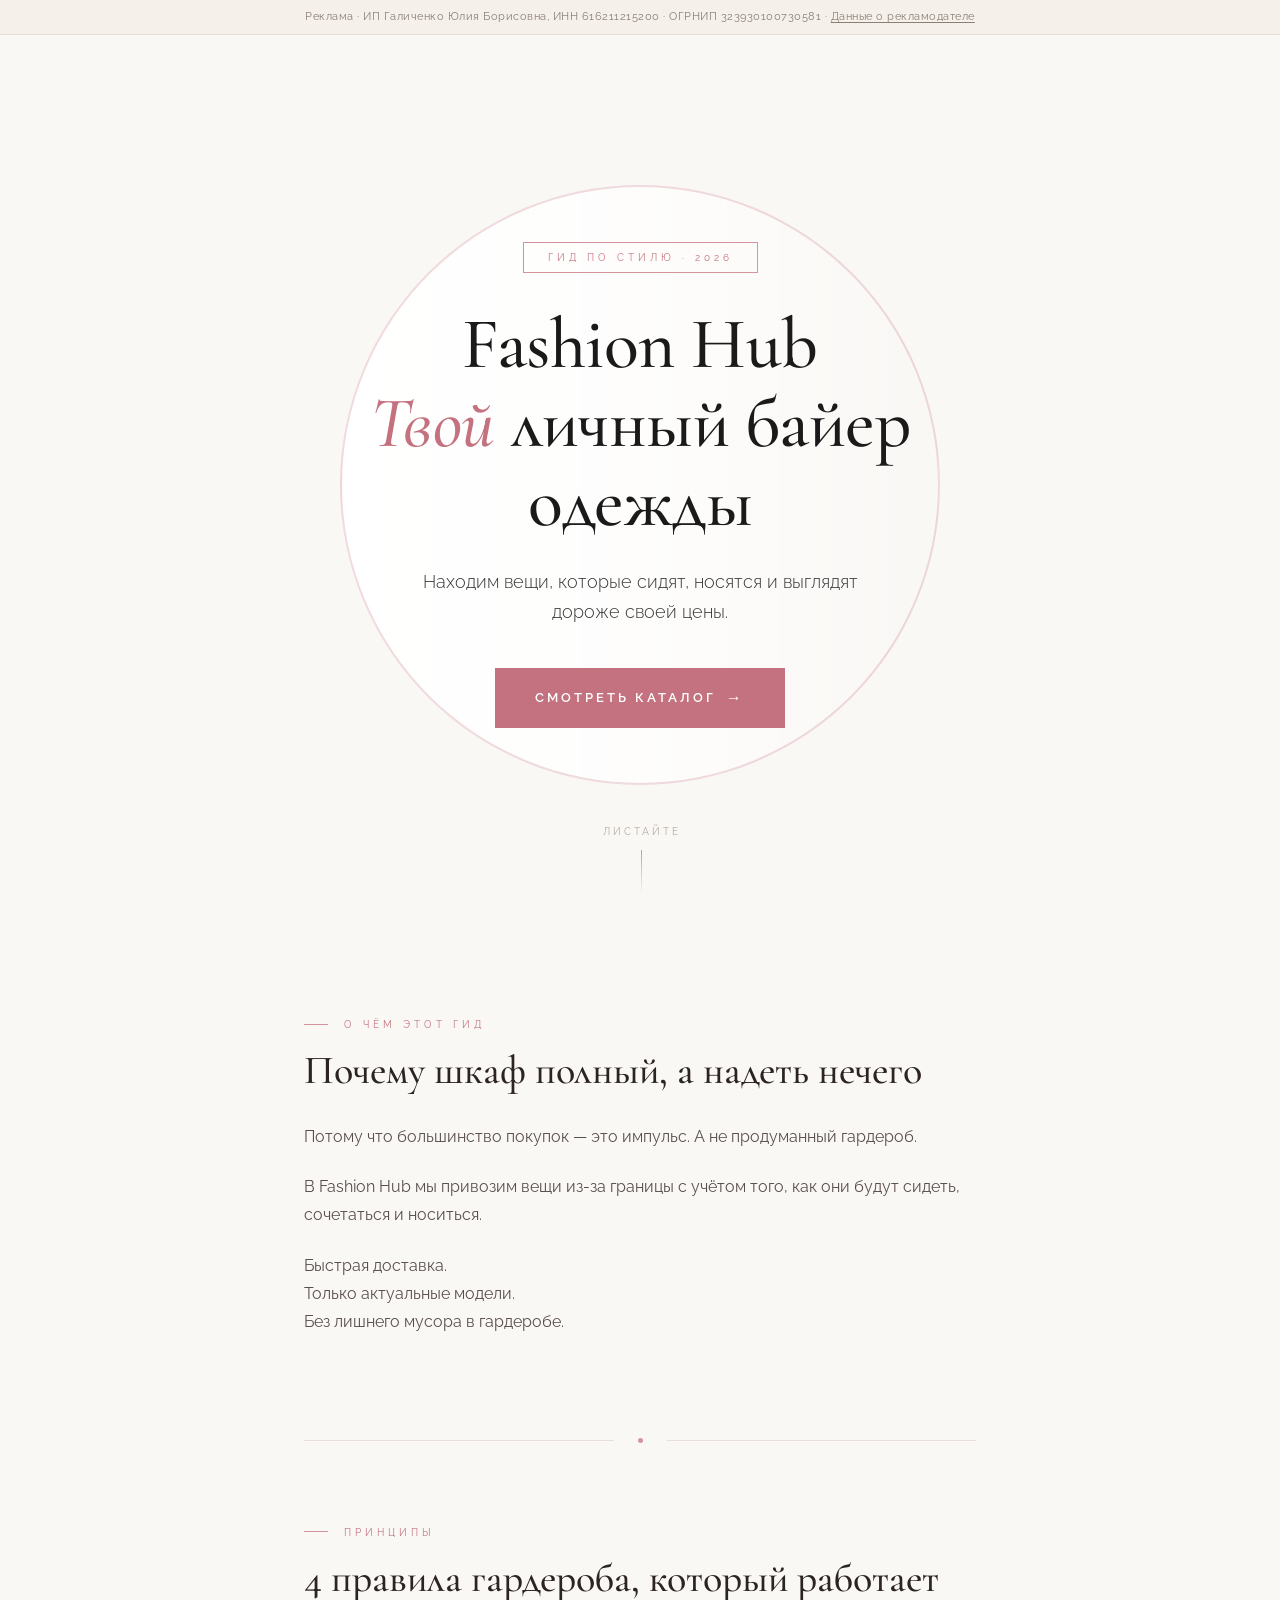
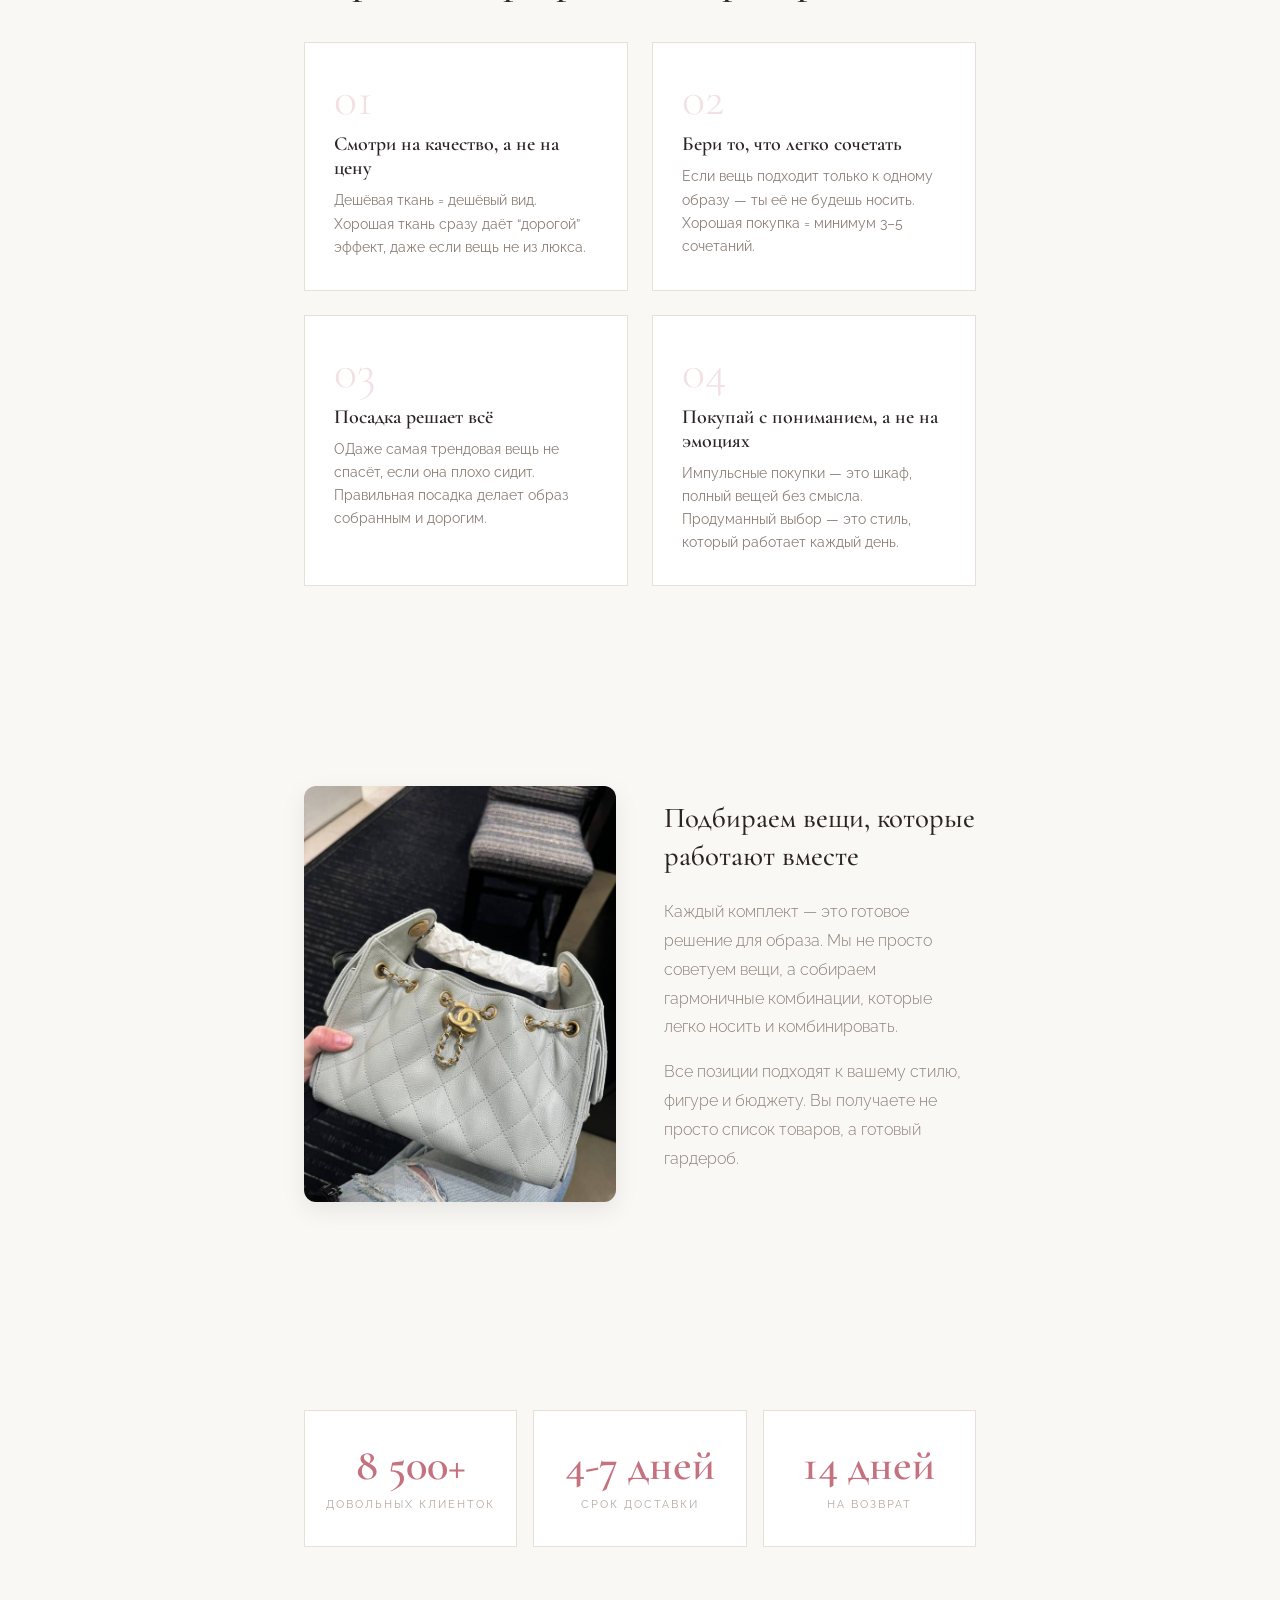
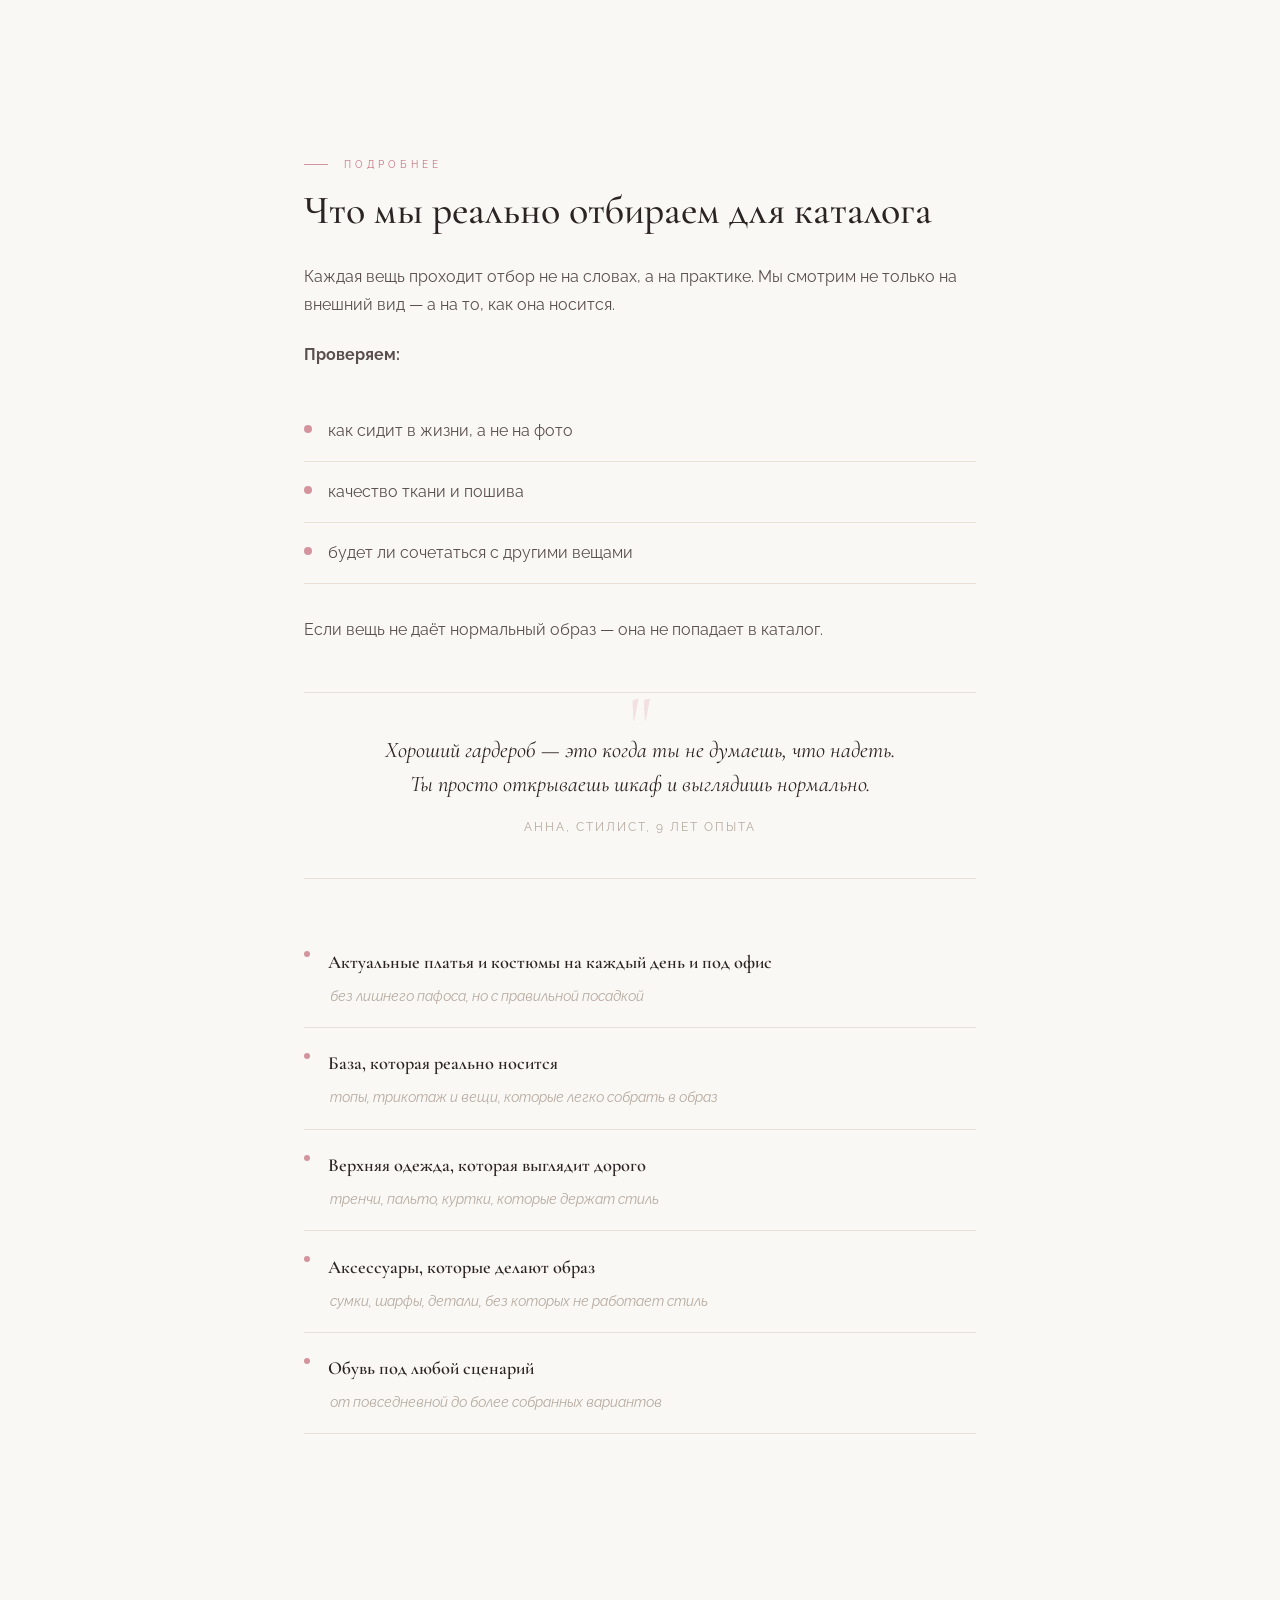
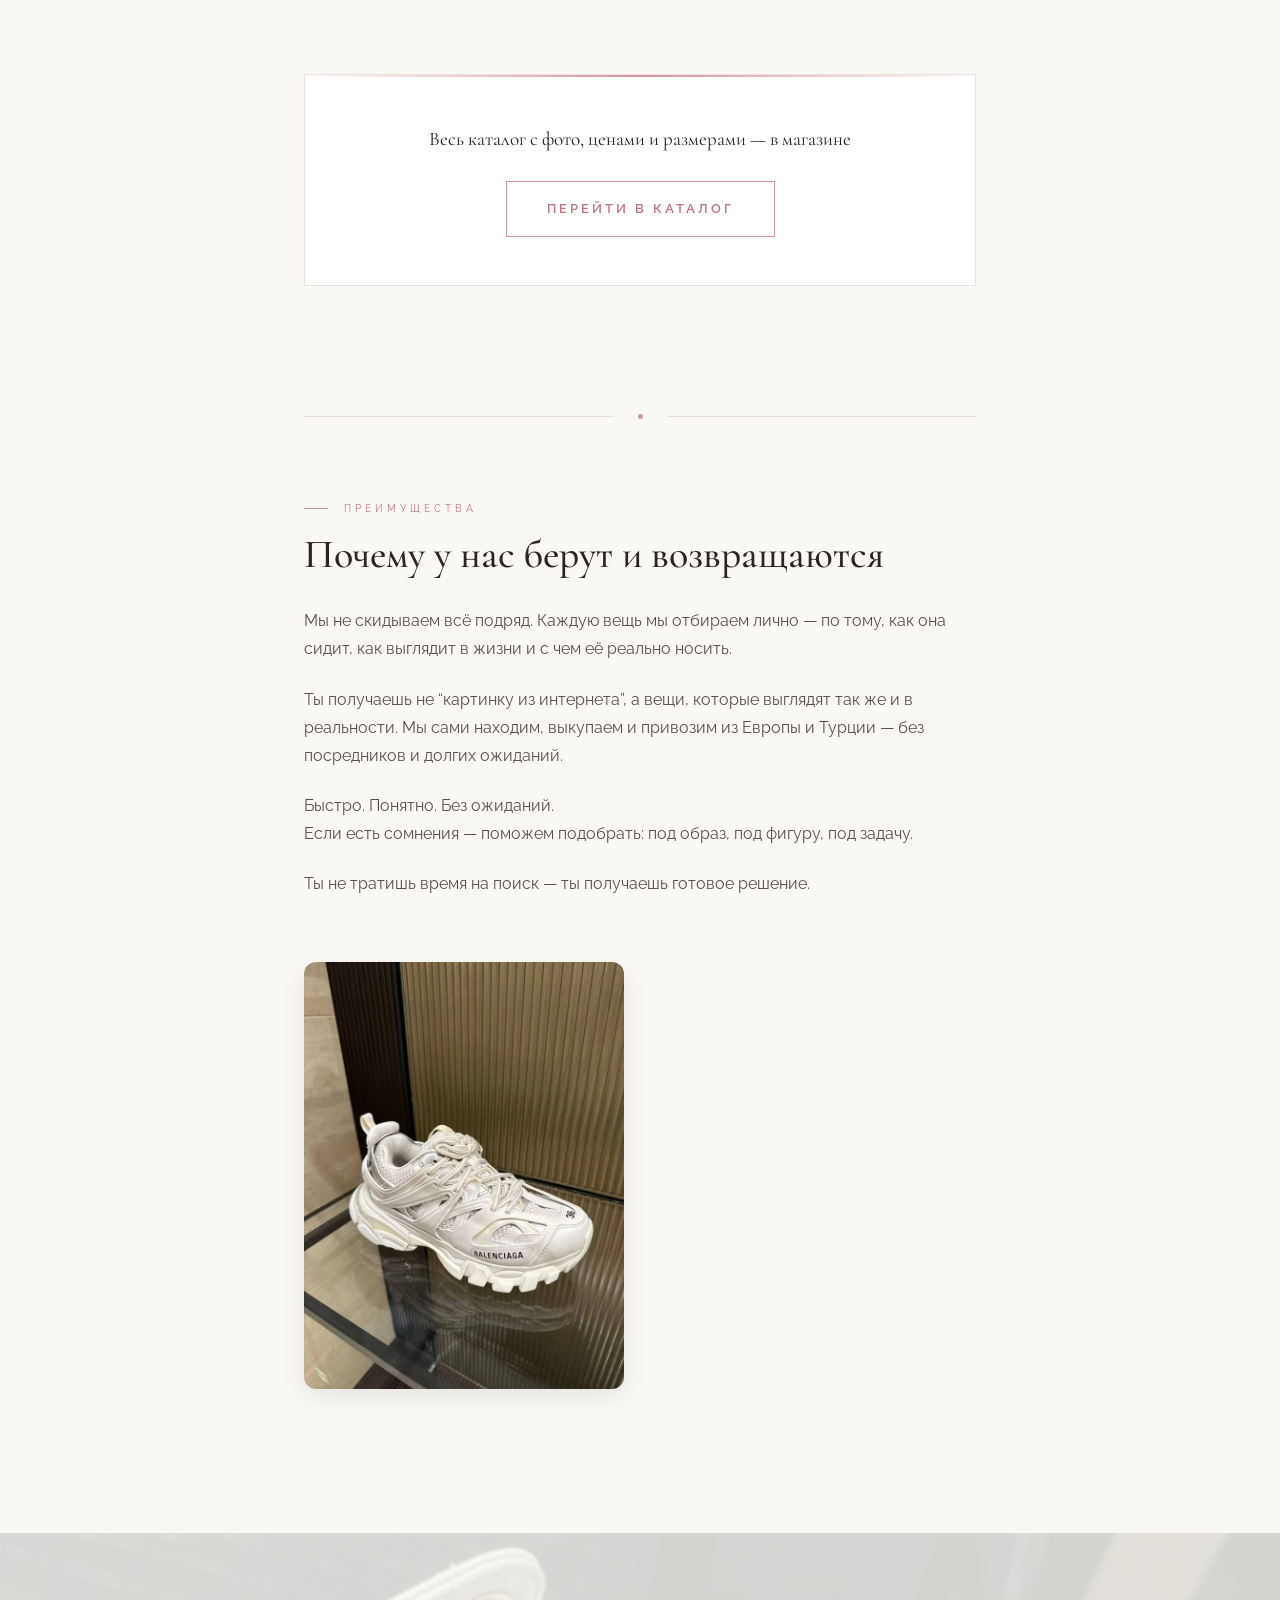
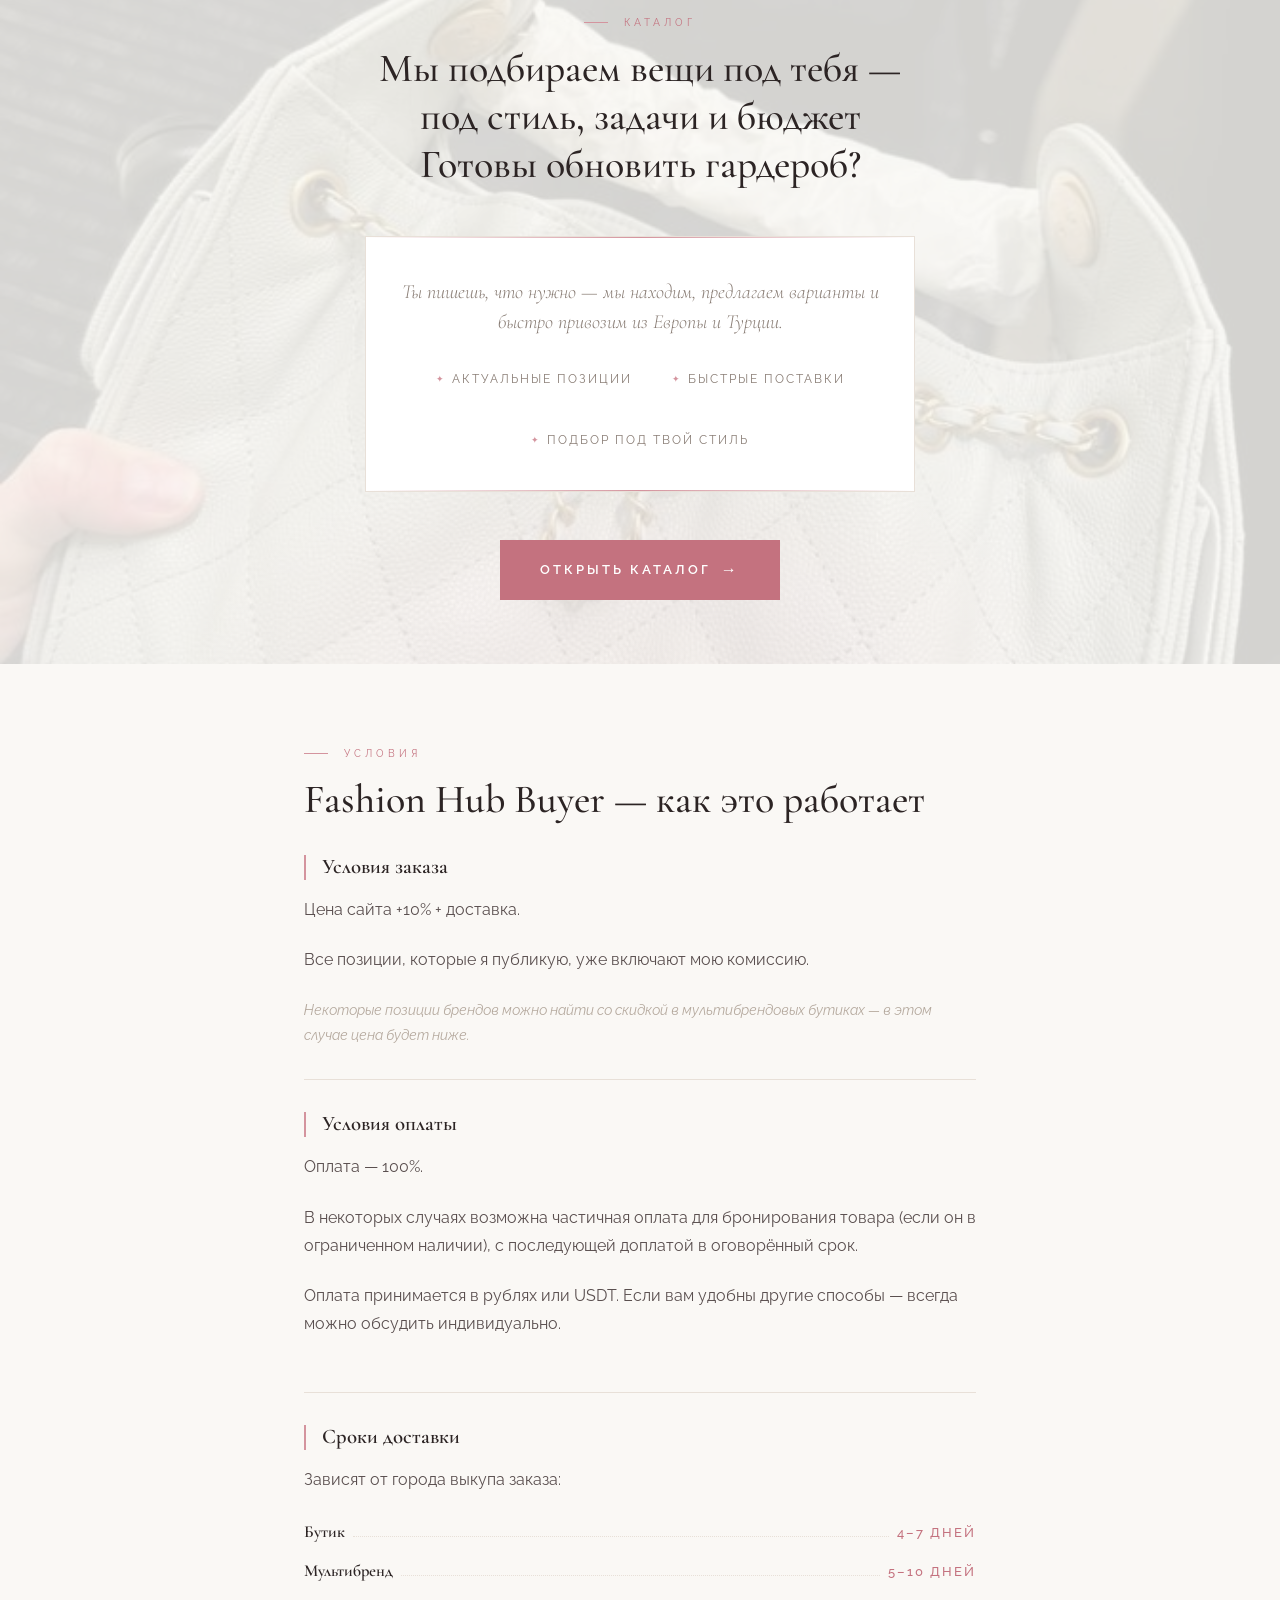
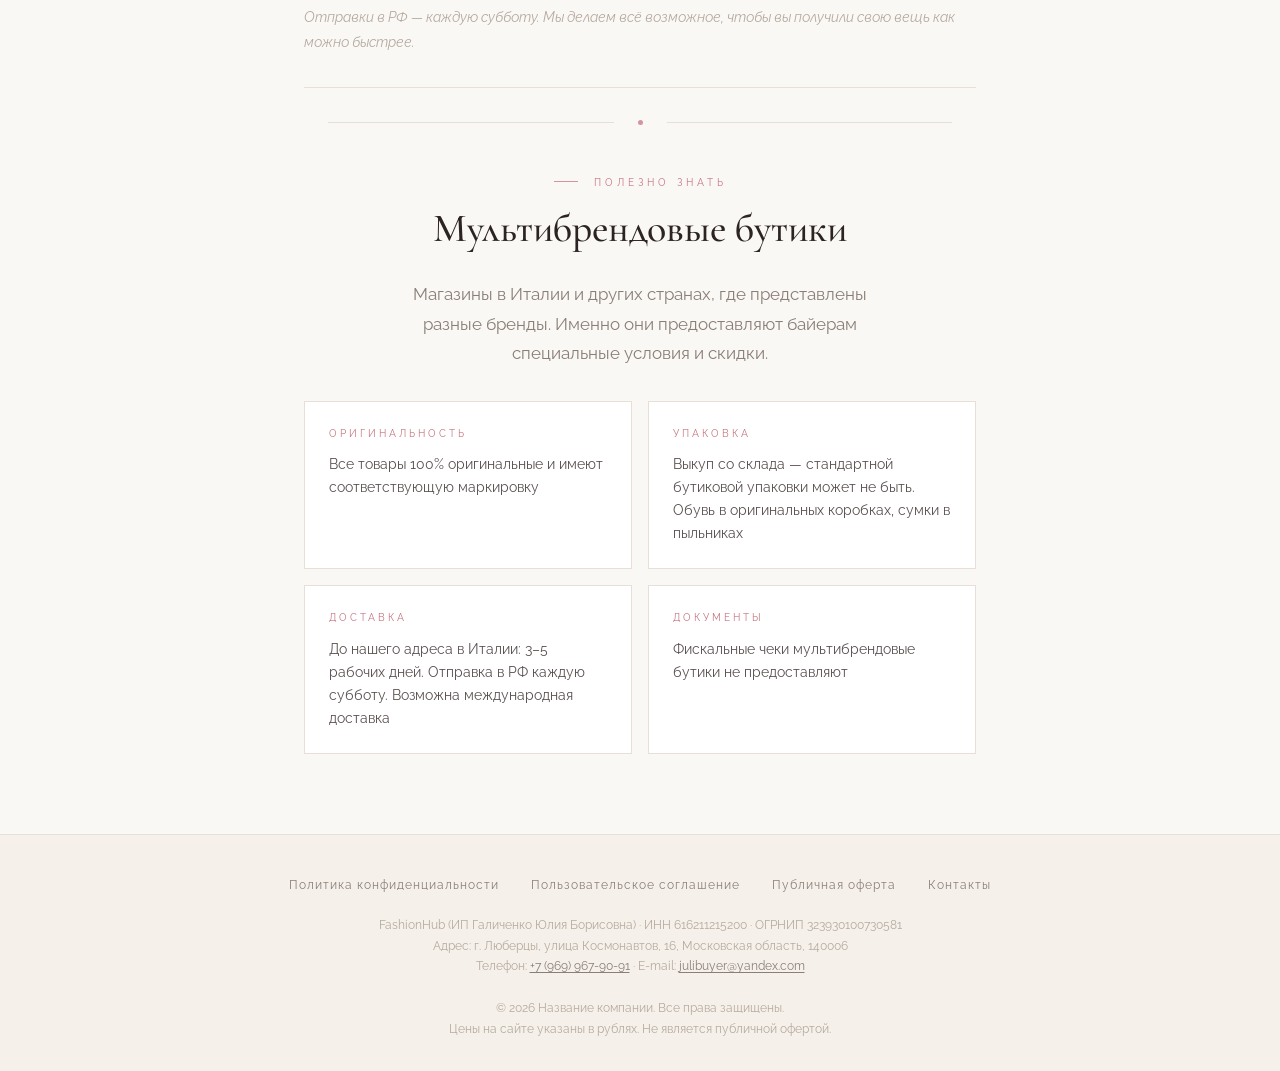
==== index.html @ 52b7e7f8 "Replace first showcase image: 001 → 005" ====
<!doctype html>
<html lang="ru">
  <head>
    <meta charset="UTF-8" />
    <meta name="viewport" content="width=device-width, initial-scale=1.0" />
    <title>Fashion Hub — Женская одежда и аксессуары 2026</title>
    <meta
      name="description"
      content="Разбираем тренды женской одежды 2026: что носить, как сочетать и где купить качественные вещи без переплаты."
    />

    <!-- Яндекс.Метрика — ВСТАВЬТЕ ВАШ ID -->
    <!--
  <script type="text/javascript">
  (function(m,e,t,r,i,k,a){m[i]=m[i]||function(){(m[i].a=m[i].a||[]).push(arguments)};
  m[i].l=1*new Date();
  for(var j=0;j<document.scripts.length;j++){if(document.scripts[j].src===r)return;}
  k=e.createElement(t),a=e.getElementsByTagName(t)[0],k.async=1,k.src=r,a.parentNode.insertBefore(k,a)})
  (window,document,"script","https://mc.yandex.ru/metrika/tag.js","ym");
  ym(XXXXXXXX, "init", {
    clickmap:true,
    trackLinks:true,
    accurateTrackBounce:true,
    webvisor:true
  });
  </script>
  <noscript><div><img src="https://mc.yandex.ru/watch/XXXXXXXX" style="position:absolute;left:-9999px;" alt=""></div></noscript>
  -->

    <!-- Fonts -->
    <link rel="preconnect" href="https://fonts.googleapis.com" />
    <link rel="preconnect" href="https://fonts.gstatic.com" crossorigin />
    <link
      href="https://fonts.googleapis.com/css2?family=Cormorant+Garamond:ital,wght@0,400;0,500;0,600;0,700;1,400;1,500&family=Raleway:wght@300;400;500;600&display=swap"
      rel="stylesheet"
    />

    <!-- Styles -->
    <link rel="stylesheet" href="css/base.css" />
    <link rel="stylesheet" href="css/components.css" />
    <link rel="stylesheet" href="css/layout.css" />
  </head>
  <body>
    <!-- ===== МАРКИРОВКА ПО ФЗ «О РЕКЛАМЕ» ===== -->
    <div class="ad-label">
      Реклама · ИП Галиченко Юлия Борисовна, ИНН 616211215200 · ОГРНИП 323930100730581 ·
      <a href="pages/advertiser.html">Данные о рекламодателе</a>
    </div>

    <!-- ===== HERO ===== -->
    <section class="hero">
      <div class="hero__content">
        <div class="hero__tag">Гид по стилю · 2026</div>
        <h1 class="hero__title">
          Fashion Hub<br /><em>Твой</em> личный байер одежды
        </h1>
        <p class="hero__subtitle">
          Находим вещи, которые сидят, носятся и выглядят дороже своей цены.
        </p>
        <a
          href="https://ВАШ-МАГАЗИН.ru?utm_source=yandex&utm_medium=cpc&utm_campaign=women_preland"
          class="btn btn-primary"
          >Смотреть каталог</a
        >
      </div>
      <div class="hero__scroll"><span>Листайте</span></div>
    </section>

    <!-- ===== INTRO ===== -->
    <section class="section reveal">
      <div class="section-eyebrow">О чём этот гид</div>
      <h2 class="section-heading">Почему шкаф полный, а надеть нечего</h2>
      <p>
        Потому что большинство покупок — это импульс. А не продуманный гардероб.
      </p>
      <p>
        В Fashion Hub мы привозим вещи из-за границы с учётом того, как они
        будут сидеть, сочетаться и носиться.
      </p>
      <p>
        Быстрая доставка.<br />
        Только актуальные модели.<br />
        Без лишнего мусора в гардеробе.
      </p>
    </section>

    <div class="divider"><div class="divider-dot"></div></div>

    <!-- ===== CARDS ===== -->
    <section class="section reveal">
      <div class="section-eyebrow">Принципы</div>
      <h2 class="section-heading">4 правила гардероба, который работает</h2>

      <div class="card-grid">
        <div class="card">
          <div class="card__number">01</div>
          <h3 class="card__title">Смотри на качество, а не на цену</h3>
          <p class="card__text">
            Дешёвая ткань = дешёвый вид.<br />
            Хорошая ткань сразу даёт “дорогой” эффект, даже если вещь не из
            люкса.
          </p>
        </div>
        <div class="card">
          <div class="card__number">02</div>
          <h3 class="card__title">Бери то, что легко сочетать</h3>
          <p class="card__text">
            Если вещь подходит только к одному образу — ты её не будешь носить.
            Хорошая покупка = минимум 3–5 сочетаний.
          </p>
        </div>
        <div class="card">
          <div class="card__number">03</div>
          <h3 class="card__title">Посадка решает всё</h3>
          <p class="card__text">
            OДаже самая трендовая вещь не спасёт, если она плохо сидит.
            Правильная посадка делает образ собранным и дорогим.
          </p>
        </div>
        <div class="card">
          <div class="card__number">04</div>
          <h3 class="card__title">Покупай с пониманием, а не на эмоциях</h3>
          <p class="card__text">
            Импульсные покупки — это шкаф, полный вещей без смысла. Продуманный
            выбор — это стиль, который работает каждый день.
          </p>
        </div>
      </div>
    </section>

    <!-- ===== SHOWCASE 1 ===== -->
    <section class="section reveal showcase">
      <div class="showcase__grid">
        <div class="showcase__image">
          <img src="assets/005.jpg" alt="Fashion Hub примеры" />
        </div>
        <div class="showcase__content">
          <h3>Подбираем вещи, которые работают вместе</h3>
          <p>
            Каждый комплект — это готовое решение для образа. Мы не просто советуем
            вещи, а собираем гармоничные комбинации, которые легко носить и комбинировать.
          </p>
          <p>
            Все позиции подходят к вашему стилю, фигуре и бюджету. Вы получаете не просто
            список товаров, а готовый гардероб.
          </p>
        </div>
      </div>
    </section>

    <!-- ===== STATS ===== -->
    <div class="section reveal">
      <div class="stats-row">
        <div class="stat-card">
          <div class="stat-card__value">8 500+</div>
          <div class="stat-card__label">Довольных клиенток</div>
        </div>
        <div class="stat-card">
          <div class="stat-card__value">4-7 дней</div>
          <div class="stat-card__label">Срок доставки</div>
        </div>
        <div class="stat-card">
          <div class="stat-card__value">14 дней</div>
          <div class="stat-card__label">На возврат</div>
        </div>
      </div>
    </div>

    <!-- ===== DEEP DIVE ===== -->
    <section class="section reveal">
      <div class="section-eyebrow">Подробнее</div>
      <h2 class="section-heading">Что мы реально отбираем для каталога</h2>
      <p>
        Каждая вещь проходит отбор не на словах, а на практике. Мы смотрим не
        только на внешний вид — а на то, как она носится.
      </p>

      <p><b>Проверяем:</b></p>
      <ul class="benefits-list">
        <li>как сидит в жизни, а не на фото</li>
        <li>качество ткани и пошива</li>
        <li>будет ли сочетаться с другими вещами</li>
      </ul>
      <p>Если вещь не даёт нормальный образ — она не попадает в каталог.</p>

      <div class="pull-quote">
        <blockquote>
          Хороший гардероб — это когда ты не думаешь, что надеть. Ты просто
          открываешь шкаф и выглядишь нормально.
        </blockquote>
        <cite>Анна, стилист, 9 лет опыта</cite>
      </div>
      <ul class="catalog-list">
        <li>
          <span class="catalog-list__title"
            >Актуальные платья и костюмы на каждый день и под офис</span
          >
          <span class="catalog-list__sub"
            >без лишнего пафоса, но с правильной посадкой</span
          >
        </li>
        <li>
          <span class="catalog-list__title">База, которая реально носится</span>
          <span class="catalog-list__sub"
            >топы, трикотаж и вещи, которые легко собрать в образ</span
          >
        </li>
        <li>
          <span class="catalog-list__title"
            >Верхняя одежда, которая выглядит дорого</span
          >
          <span class="catalog-list__sub"
            >тренчи, пальто, куртки, которые держат стиль</span
          >
        </li>
        <li>
          <span class="catalog-list__title"
            >Аксессуары, которые делают образ</span
          >
          <span class="catalog-list__sub"
            >сумки, шарфы, детали, без которых не работает стиль</span
          >
        </li>
        <li>
          <span class="catalog-list__title">Обувь под любой сценарий</span>
          <span class="catalog-list__sub"
            >от повседневной до более собранных вариантов</span
          >
        </li>
      </ul>
    </section>

    <!-- ===== MID CTA ===== -->
    <div class="section reveal">
      <div class="mid-cta">
        <p>Весь каталог с фото, ценами и размерами — в магазине</p>
        <a
          href="https://t.me/fashionhub_buyer"
          class="btn btn-outline"
          >Перейти в каталог</a
        >
      </div>
    </div>

    <div class="divider"><div class="divider-dot"></div></div>

    <!-- ===== WHY US ===== -->
    <section class="section reveal">
      <div class="section-eyebrow">Преимущества</div>
      <h2 class="section-heading">Почему у нас берут и возвращаются</h2>
      <p>
        Мы не скидываем всё подряд. Каждую вещь мы отбираем лично — по тому, как
        она сидит, как выглядит в жизни и с чем её реально носить.
      </p>
      <p>
        Ты получаешь не “картинку из интернета”, а вещи, которые выглядят так же
        и в реальности. Мы сами находим, выкупаем и привозим из Европы и Турции
        — без посредников и долгих ожиданий.
      </p>
      <p>
        Быстро. Понятно. Без ожиданий.<br />
        Если есть сомнения — поможем подобрать: под образ, под фигуру, под
        задачу.
      </p>
      <p>Ты не тратишь время на поиск — ты получаешь готовое решение.</p>

      <div class="showcase__divider">
        <div class="showcase__image showcase__image--right">
          <img src="assets/003.jpg" alt="Fashion Hub примеры стиля" />
        </div>
      </div>
    </section>

    <!-- ===== FINAL CTA ===== -->
    <section class="final-cta reveal">
      <div class="final-cta__bg">
        <img src="assets/005.jpg" alt="Fashion Hub" />
      </div>
      <div class="final-cta__inner">
        <div class="section-eyebrow section-eyebrow--center">Каталог</div>
        <h2 class="section-heading">
          Мы подбираем вещи под тебя — под стиль, задачи и бюджет Готовы
          обновить гардероб?
        </h2>
        <div class="how-it-works">
          <p class="how-it-works__lead">
            Ты пишешь, что нужно — мы находим, предлагаем варианты и быстро
            привозим из Европы и Турции.
          </p>
          <div class="how-it-works__grid">
            <div class="how-it-works__item">
              <span class="how-it-works__icon">✦</span>
              <span class="how-it-works__text">Актуальные позиции</span>
            </div>
            <div class="how-it-works__item">
              <span class="how-it-works__icon">✦</span>
              <span class="how-it-works__text">Быстрые поставки</span>
            </div>
            <div class="how-it-works__item">
              <span class="how-it-works__icon">✦</span>
              <span class="how-it-works__text">Подбор под твой стиль</span>
            </div>
          </div>
        </div>
        <a
          href="https://t.me/fashionhub_buyer"
          class="btn btn-primary"
          >Открыть каталог</a
        >
      </div>
    </section>

    <section class="section reveal">
      <div class="section-eyebrow">Условия</div>
      <h2 class="section-heading">Fashion Hub Buyer — как это работает</h2>

      <div class="terms-block">
        <div class="terms-block__item">
          <h3 class="terms-block__title">Условия заказа</h3>
          <p>Цена сайта +10% + доставка.</p>
          <p>Все позиции, которые я публикую, уже включают мою комиссию.</p>
          <p class="terms-block__note">
            Некоторые позиции брендов можно найти со скидкой в мультибрендовых
            бутиках — в этом случае цена будет ниже.
          </p>
        </div>

        <div class="terms-block__item">
          <h3 class="terms-block__title">Условия оплаты</h3>
          <p>Оплата — 100%.</p>
          <p>
            В некоторых случаях возможна частичная оплата для бронирования
            товара (если он в ограниченном наличии), с последующей доплатой в
            оговорённый срок.
          </p>
          <p>
            Оплата принимается в рублях или USDT. Если вам удобны другие способы
            — всегда можно обсудить индивидуально.
          </p>
        </div>

        <!-- <div class="terms-block__item">
          <h3 class="terms-block__title">Почему нет обмена и возврата</h3>
          <ul class="terms-block__list">
            <li>
              Вещь выкупается под вас, с учётом ваших параметров и пожеланий
            </li>
            <li>
              Я выступаю посредником между клиентом и магазином, решая вопрос
              выкупа и доставки
            </li>
          </ul>
          <p class="terms-block__note">
            Если вещь была в наличии и выкуплена за мой счёт, под мою
            ответственность, и вам что-то не подошло при получении — обмен или
            возврат возможен.
          </p>
        </div> -->

        <div class="terms-block__item">
          <h3 class="terms-block__title">Сроки доставки</h3>
          <p>Зависят от города выкупа заказа:</p>
          <div class="terms-block__delivery">
            <div class="terms-block__delivery-row">
              <span class="terms-block__delivery-label">Бутик</span>
              <span class="terms-block__delivery-line"></span>
              <span class="terms-block__delivery-value">4–7 дней</span>
            </div>
            <div class="terms-block__delivery-row">
              <span class="terms-block__delivery-label">Мультибренд</span>
              <span class="terms-block__delivery-line"></span>
              <span class="terms-block__delivery-value">5–10 дней</span>
            </div>
          </div>
          <p class="terms-block__note">
            Отправки в РФ — каждую субботу. Мы делаем всё возможное, чтобы вы
            получили свою вещь как можно быстрее.
          </p>
        </div>
      </div>

      <div class="divider"><div class="divider-dot"></div></div>

      <div class="multi-info">
        <div class="multi-info__header">
          <div class="section-eyebrow section-eyebrow--center">
            Полезно знать
          </div>
          <h3 class="section-heading text-center">Мультибрендовые бутики</h3>
          <p class="multi-info__lead">
            Магазины в Италии и других странах, где представлены разные бренды.
            Именно они предоставляют байерам специальные условия и скидки.
          </p>
        </div>

        <div class="multi-info__grid">
          <div class="multi-info__card">
            <span class="multi-info__card-label">Оригинальность</span>
            <p>
              Все товары 100% оригинальные и имеют соответствующую маркировку
            </p>
          </div>
          <div class="multi-info__card">
            <span class="multi-info__card-label">Упаковка</span>
            <p>
              Выкуп со склада — стандартной бутиковой упаковки может не быть.
              Обувь в оригинальных коробках, сумки в пыльниках
            </p>
          </div>
          <div class="multi-info__card">
            <span class="multi-info__card-label">Доставка</span>
            <p>
              До нашего адреса в Италии: 3–5 рабочих дней. Отправка в РФ каждую
              субботу. Возможна международная доставка
            </p>
          </div>
          <div class="multi-info__card">
            <span class="multi-info__card-label">Документы</span>
            <p>Фискальные чеки мультибрендовые бутики не предоставляют</p>
          </div>
        </div>
      </div>
    </section>

    <!-- ===== FOOTER ===== -->
    <footer class="footer">
      <nav class="footer__nav">
        <a href="pages/privacy.html">Политика конфиденциальности</a>
        <a href="pages/terms.html">Пользовательское соглашение</a>
        <a href="pages/oferta.html">Публичная оферта</a>
        <a href="pages/contacts.html">Контакты</a>
      </nav>
      <div class="footer__info">
        FashionHub (ИП Галиченко Юлия Борисовна) · ИНН 616211215200 · ОГРНИП 323930100730581<br />
        Адрес: г. Люберцы, улица Космонавтов, 16, Московская область, 140006 <br />
        Телефон: <a href="tel:+79699679091">+7 (969) 967-90-91</a> · E-mail:
        <a href="mailto:julibuyer@yandex.com">julibuyer@yandex.com</a><br /><br />
        © 2026 Название компании. Все права защищены.<br />
        Цены на сайте указаны в рублях. Не является публичной офертой.
      </div>
    </footer>

    <script src="js/main.js"></script>
  </body>
</html>
---- css/base.css ----
/* ============================================
   BASE.CSS — Reset, Variables, Typography, Shared
   ============================================ */

/* --- Reset --- */
*, *::before, *::after { margin: 0; padding: 0; box-sizing: border-box; }

/* --- CSS Variables (Theme) --- */
:root {
  /* Background */
  --bg:          #faf8f5;
  --bg-warm:     #f5f0ea;
  --bg-card:     #ffffff;

  /* Accent */
  --rose:        #c4727f;
  --rose-soft:   #d4949e;
  --rose-deep:   #a85565;
  --blush:       #f2e0e3;
  --cream:       #f7f1ec;

  /* Neutral */
  --taupe:       #8a7e76;
  --taupe-light: #b5a99e;

  /* Text */
  --text-dark:   #2c2424;
  --text-body:   #5a4f4f;
  --text-light:  #8a7e76;

  /* Gold */
  --gold:        #c4a86b;
  --gold-soft:   #d4be8e;

  /* Border */
  --border:      #e8e0d8;

  /* Spacing */
  --section-pad-y: 5rem;
  --section-pad-x: 1.5rem;
  --max-width:     720px;
}

/* --- Base --- */
html { scroll-behavior: smooth; }

body {
  font-family: 'Raleway', sans-serif;
  background: var(--bg);
  color: var(--text-body);
  line-height: 1.75;
  overflow-x: hidden;
  -webkit-font-smoothing: antialiased;
}

img { max-width: 100%; height: auto; display: block; }

a { color: var(--rose); text-decoration: none; transition: color 0.3s ease; }
a:hover { color: var(--rose-deep); }

p {
  color: var(--text-body);
  margin-bottom: 1.4rem;
  font-size: 1rem;
  font-weight: 400;
}

/* --- Typography --- */
h1, h2, h3, h4 {
  font-family: 'Cormorant Garamond', serif;
  color: var(--text-dark);
  line-height: 1.2;
}

/* --- Utility --- */
.container {
  max-width: var(--max-width);
  margin: 0 auto;
  padding: 0 var(--section-pad-x);
}

.text-center { text-align: center; }

/* --- Section Base --- */
.section {
  padding: var(--section-pad-y) var(--section-pad-x);
  max-width: var(--max-width);
  margin: 0 auto;
}

.section-eyebrow {
  font-family: 'Raleway', sans-serif;
  font-size: 0.65rem;
  letter-spacing: 4px;
  text-transform: uppercase;
  color: var(--rose);
  margin-bottom: 0.8rem;
  display: flex;
  align-items: center;
  gap: 1rem;
}

.section-eyebrow::before {
  content: '';
  width: 24px;
  height: 1px;
  background: var(--rose-soft);
}

.section-eyebrow--center {
  justify-content: center;
}

.section-heading {
  font-size: clamp(1.8rem, 4vw, 2.5rem);
  font-weight: 500;
  margin-bottom: 1.8rem;
}

/* --- Divider --- */
.divider {
  display: flex;
  align-items: center;
  gap: 1.5rem;
  max-width: var(--max-width);
  margin: 0 auto;
  padding: 0 var(--section-pad-x);
}

.divider::before,
.divider::after {
  content: '';
  flex: 1;
  height: 1px;
  background: var(--border);
}

.divider-dot {
  width: 5px;
  height: 5px;
  background: var(--rose-soft);
  border-radius: 50%;
}

/* --- Reveal Animation --- */
.reveal {
  opacity: 0;
  transform: translateY(20px);
  transition: opacity 0.7s ease, transform 0.7s ease;
}

.reveal.visible {
  opacity: 1;
  transform: translateY(0);
}

/* --- Mobile --- */
@media (max-width: 600px) {
  :root {
    --section-pad-y: 3.5rem;
    --section-pad-x: 1.2rem;
  }
}
---- css/components.css ----
/* ============================================
   COMPONENTS.CSS — Reusable UI Components
   ============================================ */

/* --- Ad Label (ФЗ «О рекламе») --- */
.ad-label {
  background: var(--bg-warm);
  padding: 0.5rem 1.5rem;
  font-size: 0.7rem;
  color: var(--text-light);
  text-align: center;
  letter-spacing: 0.5px;
  border-bottom: 1px solid var(--border);
  line-height: 1.6;
}

.ad-label a {
  color: var(--taupe);
  text-decoration: underline;
  text-underline-offset: 2px;
}

/* --- Buttons --- */
.btn {
  display: inline-flex;
  align-items: center;
  gap: 0.6rem;
  font-family: "Raleway", sans-serif;
  font-size: 0.8rem;
  font-weight: 600;
  letter-spacing: 3px;
  text-transform: uppercase;
  text-decoration: none;
  padding: 1rem 2.5rem;
  border: none;
  cursor: pointer;
  transition: all 0.35s ease;
  position: relative;
}

.btn-primary {
  background: var(--rose);
  color: #fff;
}

.btn-primary:hover {
  background: var(--rose-deep);
  color: #fff;
  transform: translateY(-2px);
  box-shadow: 0 8px 25px rgba(196, 114, 127, 0.25);
}

.btn-primary::after {
  content: "→";
  font-size: 1rem;
  transition: transform 0.3s ease;
}

.btn-primary:hover::after {
  transform: translateX(4px);
}

.btn-outline {
  background: transparent;
  border: 1px solid var(--rose-soft);
  color: var(--rose);
}

.btn-outline:hover {
  background: var(--blush);
  border-color: var(--rose);
  color: var(--rose-deep);
}

/* --- Trend / Feature Cards --- */
.card-grid {
  display: grid;
  grid-template-columns: 1fr 1fr;
  gap: 1.5rem;
  margin: 2.5rem 0;
}

.card {
  background: var(--bg-card);
  border: 1px solid var(--border);
  padding: 2rem 1.8rem;
  position: relative;
  transition: all 0.4s ease;
}

.card:hover {
  border-color: var(--rose-soft);
  transform: translateY(-3px);
  box-shadow: 0 12px 40px rgba(196, 114, 127, 0.08);
}

.card__number {
  font-family: "Cormorant Garamond", serif;
  font-size: 3rem;
  font-weight: 300;
  color: var(--blush);
  line-height: 1;
  margin-bottom: 0.6rem;
}

.card__title {
  font-family: "Cormorant Garamond", serif;
  font-size: 1.25rem;
  font-weight: 600;
  color: var(--text-dark);
  margin-bottom: 0.5rem;
}

.card__text {
  font-size: 0.9rem;
  color: var(--text-light);
  margin-bottom: 0;
  line-height: 1.6;
}

/* --- Stats Row --- */
.stats-row {
  display: grid;
  grid-template-columns: repeat(3, 1fr);
  gap: 1rem;
  margin: 3rem 0;
}

.stat-card {
  background: var(--bg-card);
  border: 1px solid var(--border);
  padding: 2rem 1rem;
  text-align: center;
  transition: border-color 0.3s ease;
}

.stat-card:hover {
  border-color: var(--rose-soft);
}

.stat-card__value {
  font-family: "Cormorant Garamond", serif;
  font-size: clamp(2rem, 4vw, 2.8rem);
  font-weight: 600;
  color: var(--rose);
  line-height: 1;
  margin-bottom: 0.4rem;
}

.stat-card__label {
  font-size: 0.7rem;
  letter-spacing: 2px;
  text-transform: uppercase;
  color: var(--taupe-light);
}

/* --- Pull Quote --- */
.pull-quote {
  position: relative;
  padding: 2.5rem 0;
  margin: 3rem 0;
  text-align: center;
  border-top: 1px solid var(--border);
  border-bottom: 1px solid var(--border);
}

.pull-quote::before {
  content: '"';
  font-family: "Cormorant Garamond", serif;
  font-size: 5rem;
  color: var(--blush);
  position: absolute;
  top: -0.5rem;
  left: 50%;
  transform: translateX(-50%);
  line-height: 1;
}

.pull-quote blockquote {
  font-family: "Cormorant Garamond", serif;
  font-size: 1.4rem;
  font-style: italic;
  color: var(--text-dark);
  max-width: 520px;
  margin: 0 auto;
  line-height: 1.5;
}

.pull-quote cite {
  display: block;
  margin-top: 1rem;
  font-family: "Raleway", sans-serif;
  font-size: 0.75rem;
  font-style: normal;
  letter-spacing: 2px;
  text-transform: uppercase;
  color: var(--taupe-light);
}

/* --- Benefits List --- */
.benefits-list {
  list-style: none;
  margin: 2rem 0;
}

.benefits-list li {
  padding: 1rem 0;
  border-bottom: 1px solid var(--border);
  display: flex;
  align-items: flex-start;
  gap: 1rem;
  font-size: 1rem;
  color: var(--text-body);
}

.benefits-list li::before {
  content: "";
  flex-shrink: 0;
  width: 8px;
  height: 8px;
  background: var(--rose-soft);
  border-radius: 50%;
  margin-top: 8px;
}

/* --- Mid CTA Block --- */
.mid-cta {
  text-align: center;
  padding: 3rem 2rem;
  margin: 3rem 0;
  background: var(--bg-card);
  border: 1px solid var(--border);
  position: relative;
  overflow: hidden;
}

.mid-cta::before {
  content: "";
  position: absolute;
  top: 0;
  left: 0;
  right: 0;
  height: 2px;
  background: linear-gradient(
    90deg,
    transparent,
    var(--rose-soft),
    transparent
  );
}

.mid-cta p {
  font-family: "Cormorant Garamond", serif;
  font-size: 1.2rem;
  color: var(--text-dark);
  margin-bottom: 1.5rem;
}

/* --- Trust Bar --- */
.trust-bar {
  max-width: var(--max-width);
  margin: 0 auto;
  padding: 2.5rem var(--section-pad-x);
  display: flex;
  justify-content: center;
  gap: 3rem;
  flex-wrap: wrap;
}

.trust-item {
  display: flex;
  align-items: center;
  gap: 0.5rem;
  font-size: 0.75rem;
  letter-spacing: 1px;
  text-transform: uppercase;
  color: var(--taupe-light);
}

.trust-item::before {
  content: "✦";
  color: var(--gold-soft);
  font-size: 0.6rem;
}

/* --- Catalog List --- */
.catalog-list {
  list-style: none;
  margin: 2rem 0;
}

.catalog-list li {
  padding: 1.2rem 0;
  border-bottom: 1px solid var(--border);
  display: flex;
  flex-direction: column;
  gap: 0.3rem;
  padding-left: 1.5rem;
  position: relative;
}

.catalog-list li::before {
  content: "";
  position: absolute;
  left: 0;
  top: 1.55rem;
  width: 6px;
  height: 6px;
  background: var(--rose-soft);
  border-radius: 50%;
}

.catalog-list__title {
  font-family: "Cormorant Garamond", serif;
  font-size: 1.15rem;
  font-weight: 600;
  color: var(--text-dark);
}

.catalog-list__sub {
  font-size: 0.9rem;
  color: var(--taupe-light);
  font-style: italic;
  padding-left: 0.1rem;
}

/* --- How It Works --- */
.how-it-works {
  margin: 3rem 0;
  padding: 2.5rem 2rem;
  background: var(--bg-card);
  border: 1px solid var(--border);
  text-align: center;
  position: relative;
  overflow: hidden;
}

.how-it-works::before,
.how-it-works::after {
  content: "";
  position: absolute;
  left: 0;
  right: 0;
  height: 1px;
  background: linear-gradient(
    90deg,
    transparent,
    var(--rose-soft),
    transparent
  );
}

.how-it-works::before {
  top: 0;
}
.how-it-works::after {
  bottom: 0;
}

.how-it-works__lead {
  font-family: "Cormorant Garamond", serif;
  font-size: 1.25rem;
  font-style: italic;
  color: var(--text-dark);
  max-width: 480px;
  margin: 0 auto 2rem;
  line-height: 1.5;
}

.how-it-works__grid {
  display: flex;
  justify-content: center;
  gap: 2.5rem;
  flex-wrap: wrap;
}

.how-it-works__item {
  display: flex;
  align-items: center;
  gap: 0.5rem;
}

.how-it-works__icon {
  color: var(--rose-soft);
  font-size: 0.55rem;
}

.how-it-works__text {
  font-size: 0.75rem;
  letter-spacing: 2px;
  text-transform: uppercase;
  color: var(--taupe);
}

@media (max-width: 600px) {
  .how-it-works__grid {
    flex-direction: column;
    align-items: center;
    gap: 1rem;
  }
  .how-it-works {
    padding: 2rem 1.5rem;
  }
}

/* --- Terms Block --- */
.terms-block {
  margin: 2rem 0;
}

.terms-block__item {
  padding: 2rem 0;
  border-bottom: 1px solid var(--border);
}

.terms-block__item:first-child {
  padding-top: 0;
}

.terms-block__title {
  font-family: "Cormorant Garamond", serif;
  font-size: 1.3rem;
  font-weight: 600;
  color: var(--text-dark);
  margin-bottom: 1rem;
  padding-left: 1rem;
  border-left: 2px solid var(--rose-soft);
}

.terms-block__list {
  list-style: none;
  margin: 0.5rem 0 1rem;
}

.terms-block__list li {
  padding: 0.5rem 0;
  padding-left: 1.2rem;
  position: relative;
  font-size: 1rem;
  color: var(--text-body);
}

.terms-block__list li::before {
  content: "";
  position: absolute;
  left: 0;
  top: 0.85rem;
  width: 5px;
  height: 5px;
  background: var(--rose-soft);
  border-radius: 50%;
}

.terms-block__note {
  font-size: 0.9rem;
  font-style: italic;
  color: var(--taupe-light);
  margin-bottom: 0;
}

/* Delivery rows */
.terms-block__delivery {
  margin: 1rem 0 1.2rem;
  display: flex;
  flex-direction: column;
  gap: 0.6rem;
}

.terms-block__delivery-row {
  display: flex;
  align-items: baseline;
  gap: 0.5rem;
}

.terms-block__delivery-label {
  font-family: "Cormorant Garamond", serif;
  font-size: 1.05rem;
  font-weight: 600;
  color: var(--text-dark);
  white-space: nowrap;
}

.terms-block__delivery-line {
  flex: 1;
  border-bottom: 1px dotted var(--border);
  min-width: 30px;
  margin-bottom: 4px;
}

.terms-block__delivery-value {
  font-size: 0.8rem;
  letter-spacing: 2px;
  text-transform: uppercase;
  color: var(--rose);
  white-space: nowrap;
  font-weight: 500;
}

/* --- Multi-brand Info --- */
.multi-info {
  margin-top: 3rem;
}

.multi-info__lead {
  text-align: center;
  font-size: 1.05rem;
  color: var(--text-light);
  max-width: 500px;
  margin: 0 auto 2rem;
}

.multi-info__grid {
  display: grid;
  grid-template-columns: 1fr 1fr;
  gap: 1rem;
}

.multi-info__card {
  background: var(--bg-card);
  border: 1px solid var(--border);
  padding: 1.5rem;
  transition: border-color 0.3s ease;
}

.multi-info__card:hover {
  border-color: var(--rose-soft);
}

.multi-info__card-label {
  display: block;
  font-size: 0.6rem;
  letter-spacing: 3px;
  text-transform: uppercase;
  color: var(--rose);
  margin-bottom: 0.6rem;
}

.multi-info__card p {
  font-size: 0.9rem;
  color: var(--text-body);
  margin-bottom: 0;
  line-height: 1.6;
}

@media (max-width: 600px) {
  .multi-info__grid {
    grid-template-columns: 1fr;
  }
}

/* --- Mobile --- */
@media (max-width: 600px) {
  .card-grid {
    grid-template-columns: 1fr;
  }
  .stats-row {
    grid-template-columns: 1fr;
    gap: 0.8rem;
  }
  .stat-card {
    padding: 1.5rem 1rem;
  }
  .trust-bar {
    gap: 1.5rem;
  }
  .card {
    padding: 1.5rem;
  }
  .pull-quote blockquote {
    font-size: 1.2rem;
  }
  .mid-cta {
    padding: 2rem 1.5rem;
  }
  .ad-label {
    padding: 0.5rem 1rem;
    font-size: 0.62rem;
  }
}
---- css/layout.css ----
/* ============================================
   LAYOUT.CSS — Page Layouts: Hero, Footer, CTA
   ============================================ */

/* --- Header Nav (shared across pages) --- */
.site-header {
  display: flex;
  align-items: center;
  justify-content: space-between;
  padding: 1rem 2rem;
  background: var(--bg);
  border-bottom: 1px solid var(--border);
  position: relative;
  z-index: 10;
}

.site-header__logo {
  font-family: 'Cormorant Garamond', serif;
  font-size: 1.3rem;
  font-weight: 600;
  color: var(--text-dark);
  text-decoration: none;
}

.site-header__nav {
  display: flex;
  gap: 1.5rem;
}

.site-header__nav a {
  font-size: 0.75rem;
  letter-spacing: 1px;
  text-transform: uppercase;
  color: var(--taupe);
  text-decoration: none;
  transition: color 0.3s ease;
}

.site-header__nav a:hover {
  color: var(--rose);
}

/* --- Hero Section --- */
.hero {
  position: relative;
  min-height: 100vh;
  display: flex;
  align-items: center;
  justify-content: center;
  padding: 4rem 1.5rem;
  overflow: hidden;
  text-align: center;
}

.hero::before {
  content: '';
  position: absolute;
  inset: 0;
  background-image: url('assets/main.jpg');
  background-size: cover;
  background-position: center right;
  background-attachment: fixed;
  z-index: 0;
}

.hero::after {
  content: '';
  position: absolute;
  inset: 0;
  background: linear-gradient(90deg, rgba(255,255,255,0.95) 0%, rgba(255,255,255,0.7) 50%, rgba(255,255,255,0) 100%);
  z-index: 1;
}

.hero::after {
  content: '';
  position: absolute;
  width: 600px;
  height: 600px;
  border-radius: 50%;
  border: 2px solid rgba(196,114,127,0.25);
  top: 50%;
  left: 50%;
  transform: translate(-50%, -50%);
  animation: breathe 8s ease-in-out infinite;
  z-index: 1;
}

@keyframes breathe {
  0%, 100% { transform: translate(-50%, -50%) scale(1); opacity: 0.6; }
  50%      { transform: translate(-50%, -50%) scale(1.08); opacity: 0.3; }
}

.hero__content {
  position: relative;
  z-index: 2;
  max-width: 680px;
}

.hero__tag {
  display: inline-block;
  padding: 0.35rem 1.5rem;
  border: 1px solid var(--rose-soft);
  font-size: 0.65rem;
  letter-spacing: 4px;
  text-transform: uppercase;
  color: var(--rose);
  margin-bottom: 2rem;
  animation: fadeDown 0.8s ease-out;
}

.hero__title {
  font-size: clamp(2.8rem, 7vw, 4.5rem);
  font-weight: 500;
  line-height: 1.1;
  color: #1a1a1a;
  margin-bottom: 1.5rem;
  letter-spacing: -0.5px;
  animation: fadeUp 0.8s ease-out 0.15s both;
}

.hero__title em {
  font-style: italic;
  color: var(--rose);
}

.hero__subtitle {
  font-size: 1.1rem;
  font-weight: 300;
  color: #333;
  max-width: 500px;
  margin: 0 auto 2.5rem;
  animation: fadeUp 0.8s ease-out 0.3s both;
}

.hero__scroll {
  position: absolute;
  bottom: 2.5rem;
  left: calc(50% - 37.5px);
  transform: translateX(-50%);
  display: flex;
  flex-direction: column;
  align-items: center;
  gap: 0.6rem;
  animation: fadeUp 0.8s ease-out 0.6s both;
}

.hero__scroll span {
  font-size: 0.6rem;
  letter-spacing: 3px;
  text-transform: uppercase;
  color: var(--taupe-light);
}

.hero__scroll::after {
  content: '';
  width: 1px;
  height: 45px;
  background: linear-gradient(180deg, var(--rose-soft), transparent);
  animation: scrollPulse 2.5s ease-in-out infinite;
}

@keyframes fadeUp {
  from { opacity: 0; transform: translateY(18px); }
  to   { opacity: 1; transform: translateY(0); }
}

@keyframes fadeDown {
  from { opacity: 0; transform: translateY(-12px); }
  to   { opacity: 1; transform: translateY(0); }
}

@keyframes scrollPulse {
  0%, 100% { opacity: 1; transform: scaleY(1); }
  50%      { opacity: 0.3; transform: scaleY(0.5); }
}

@media (max-width: 1023px) {
  .hero::before {
    background-attachment: scroll;
  }
}

/* --- Showcase (Image + Content) --- */
.showcase {
  padding: var(--section-pad-y) var(--section-pad-x);
}

.showcase__grid {
  display: grid;
  grid-template-columns: 1fr;
  gap: 3rem;
  align-items: center;
  max-width: 1000px;
  margin: 0 auto;
}

@media (min-width: 768px) {
  .showcase__grid {
    grid-template-columns: 1fr 1fr;
  }
}

.showcase__image {
  overflow: hidden;
  border-radius: 12px;
  box-shadow: 0 8px 24px rgba(0, 0, 0, 0.08);
}

.showcase__image img {
  width: 100%;
  height: auto;
  display: block;
  transition: transform 0.3s ease;
}

.showcase__image:hover img {
  transform: scale(1.02);
}

.showcase__content h3 {
  font-size: 1.8rem;
  font-weight: 500;
  margin-bottom: 1.5rem;
  color: var(--text-dark);
  line-height: 1.3;
}

.showcase__content p {
  color: var(--text-light);
  margin-bottom: 1rem;
  line-height: 1.8;
  font-weight: 300;
}

.showcase__divider {
  margin: 4rem 0;
  display: grid;
  grid-template-columns: 1fr;
  gap: 2rem;
  align-items: center;
}

@media (min-width: 768px) {
  .showcase__divider {
    grid-template-columns: 1fr 1fr;
  }

  .showcase__image--right {
    order: 2;
  }
}

/* --- Final CTA --- */
.final-cta {
  text-align: center;
  padding: var(--section-pad-y) var(--section-pad-x) 4rem;
  position: relative;
  overflow: hidden;
}

.final-cta__bg {
  position: absolute;
  inset: 0;
  z-index: 0;
  opacity: 0.15;
}

.final-cta__bg img {
  width: 100%;
  height: 100%;
  object-fit: cover;
}

.final-cta::before {
  content: '';
  position: absolute;
  inset: 0;
  background: radial-gradient(ellipse 60% 50% at 50% 100%, rgba(196,114,127,0.05) 0%, transparent 60%);
}

.final-cta__inner {
  position: relative;
  z-index: 2;
  max-width: 550px;
  margin: 0 auto;
}

.final-cta p {
  color: var(--text-light);
  margin-bottom: 2rem;
  font-weight: 300;
}

/* --- Footer --- */
.footer {
  padding: 2.5rem 1.5rem 2rem;
  text-align: center;
  border-top: 1px solid var(--border);
  background: var(--bg-warm);
}

.footer__nav {
  display: flex;
  justify-content: center;
  gap: 2rem;
  flex-wrap: wrap;
  margin-bottom: 1.2rem;
}

.footer__nav a {
  font-size: 0.75rem;
  color: var(--taupe);
  text-decoration: none;
  letter-spacing: 1px;
  transition: color 0.3s ease;
}

.footer__nav a:hover { color: var(--rose); }

.footer__info {
  font-size: 0.72rem;
  color: var(--taupe-light);
  line-height: 1.8;
}

.footer__info a {
  color: var(--taupe);
  text-decoration: underline;
  text-underline-offset: 2px;
}

/* --- Legal Page Layout --- */
.page-legal {
  max-width: var(--max-width);
  margin: 0 auto;
  padding: 3rem var(--section-pad-x) 4rem;
}

.page-legal h1 {
  font-size: clamp(1.8rem, 4vw, 2.5rem);
  font-weight: 500;
  margin-bottom: 0.5rem;
}

.page-legal .page-date {
  font-size: 0.8rem;
  color: var(--taupe-light);
  margin-bottom: 2.5rem;
}

.page-legal h2 {
  font-size: 1.3rem;
  font-weight: 600;
  margin-top: 2.5rem;
  margin-bottom: 1rem;
  color: var(--text-dark);
}

.page-legal p,
.page-legal li {
  font-size: 0.95rem;
  color: var(--text-body);
  margin-bottom: 1rem;
}

.page-legal ul,
.page-legal ol {
  padding-left: 1.5rem;
  margin-bottom: 1.5rem;
}

.page-legal li {
  margin-bottom: 0.5rem;
}

/* --- Contact Page --- */
.contact-grid {
  display: grid;
  grid-template-columns: 1fr 1fr;
  gap: 2rem;
  margin: 2rem 0;
}

.contact-card {
  background: var(--bg-card);
  border: 1px solid var(--border);
  padding: 2rem;
  text-align: center;
}

.contact-card__label {
  font-size: 0.65rem;
  letter-spacing: 3px;
  text-transform: uppercase;
  color: var(--taupe-light);
  margin-bottom: 0.5rem;
}

.contact-card__value {
  font-family: 'Cormorant Garamond', serif;
  font-size: 1.2rem;
  color: var(--text-dark);
}

.contact-card__value a {
  color: var(--text-dark);
  text-decoration: none;
}

.contact-card__value a:hover {
  color: var(--rose);
}

/* --- Mobile --- */
@media (max-width: 600px) {
  .hero { min-height: 90vh; padding: 3rem 1.2rem; }
  .site-header { padding: 0.8rem 1.2rem; }
  .site-header__nav { gap: 1rem; }
  .site-header__nav a { font-size: 0.65rem; }
  .contact-grid { grid-template-columns: 1fr; }
}
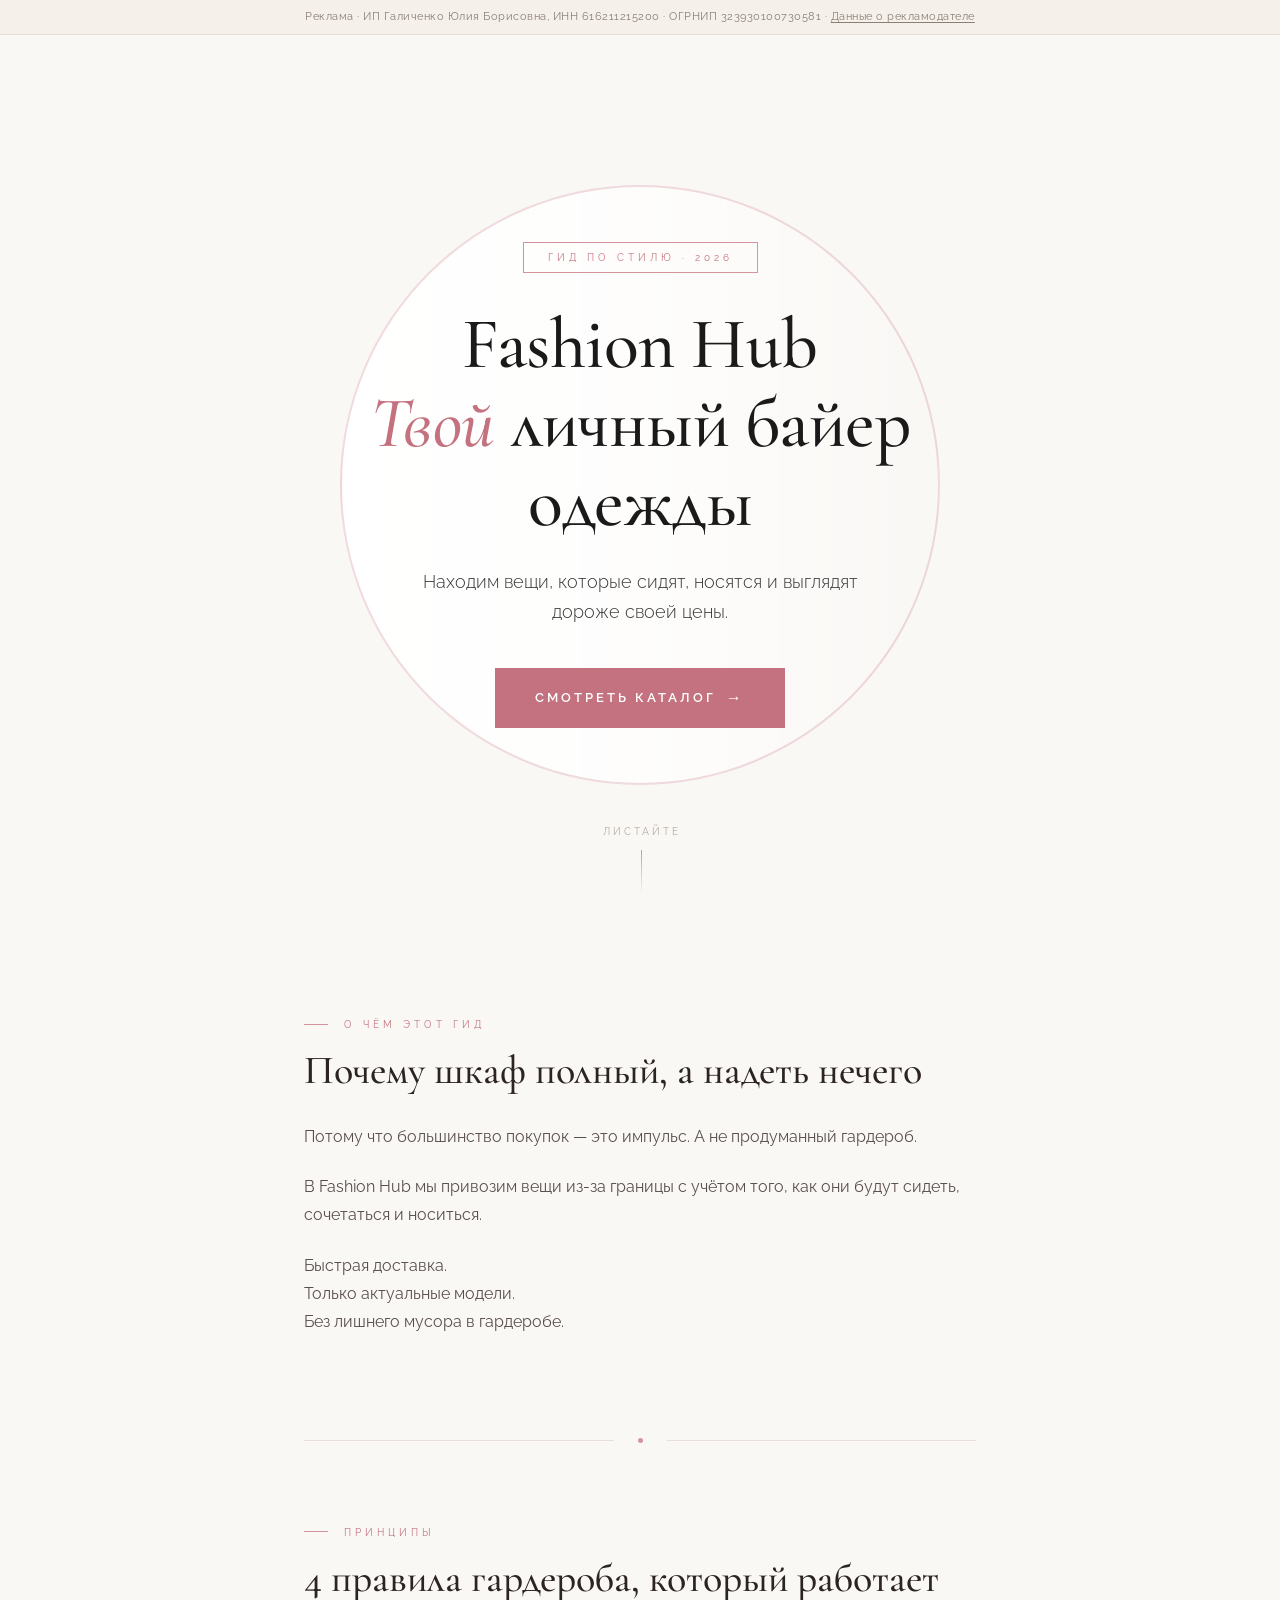
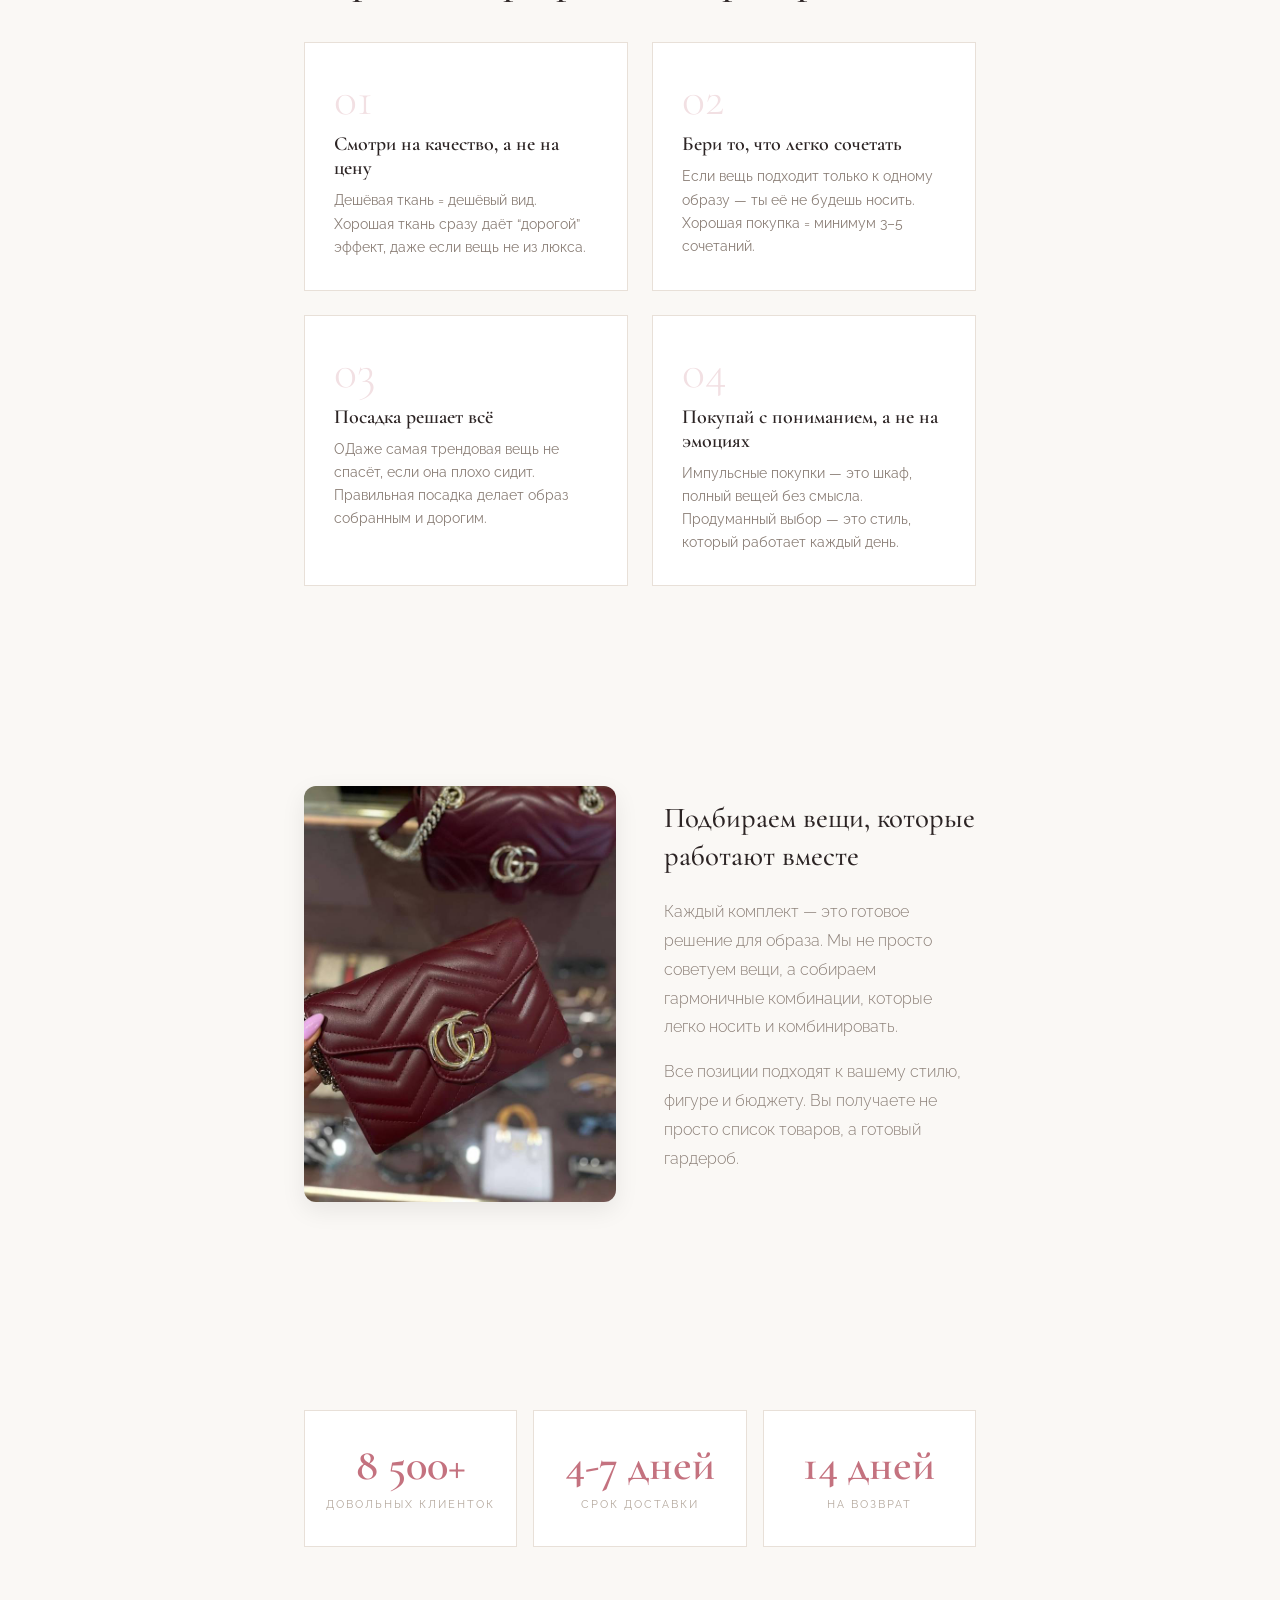
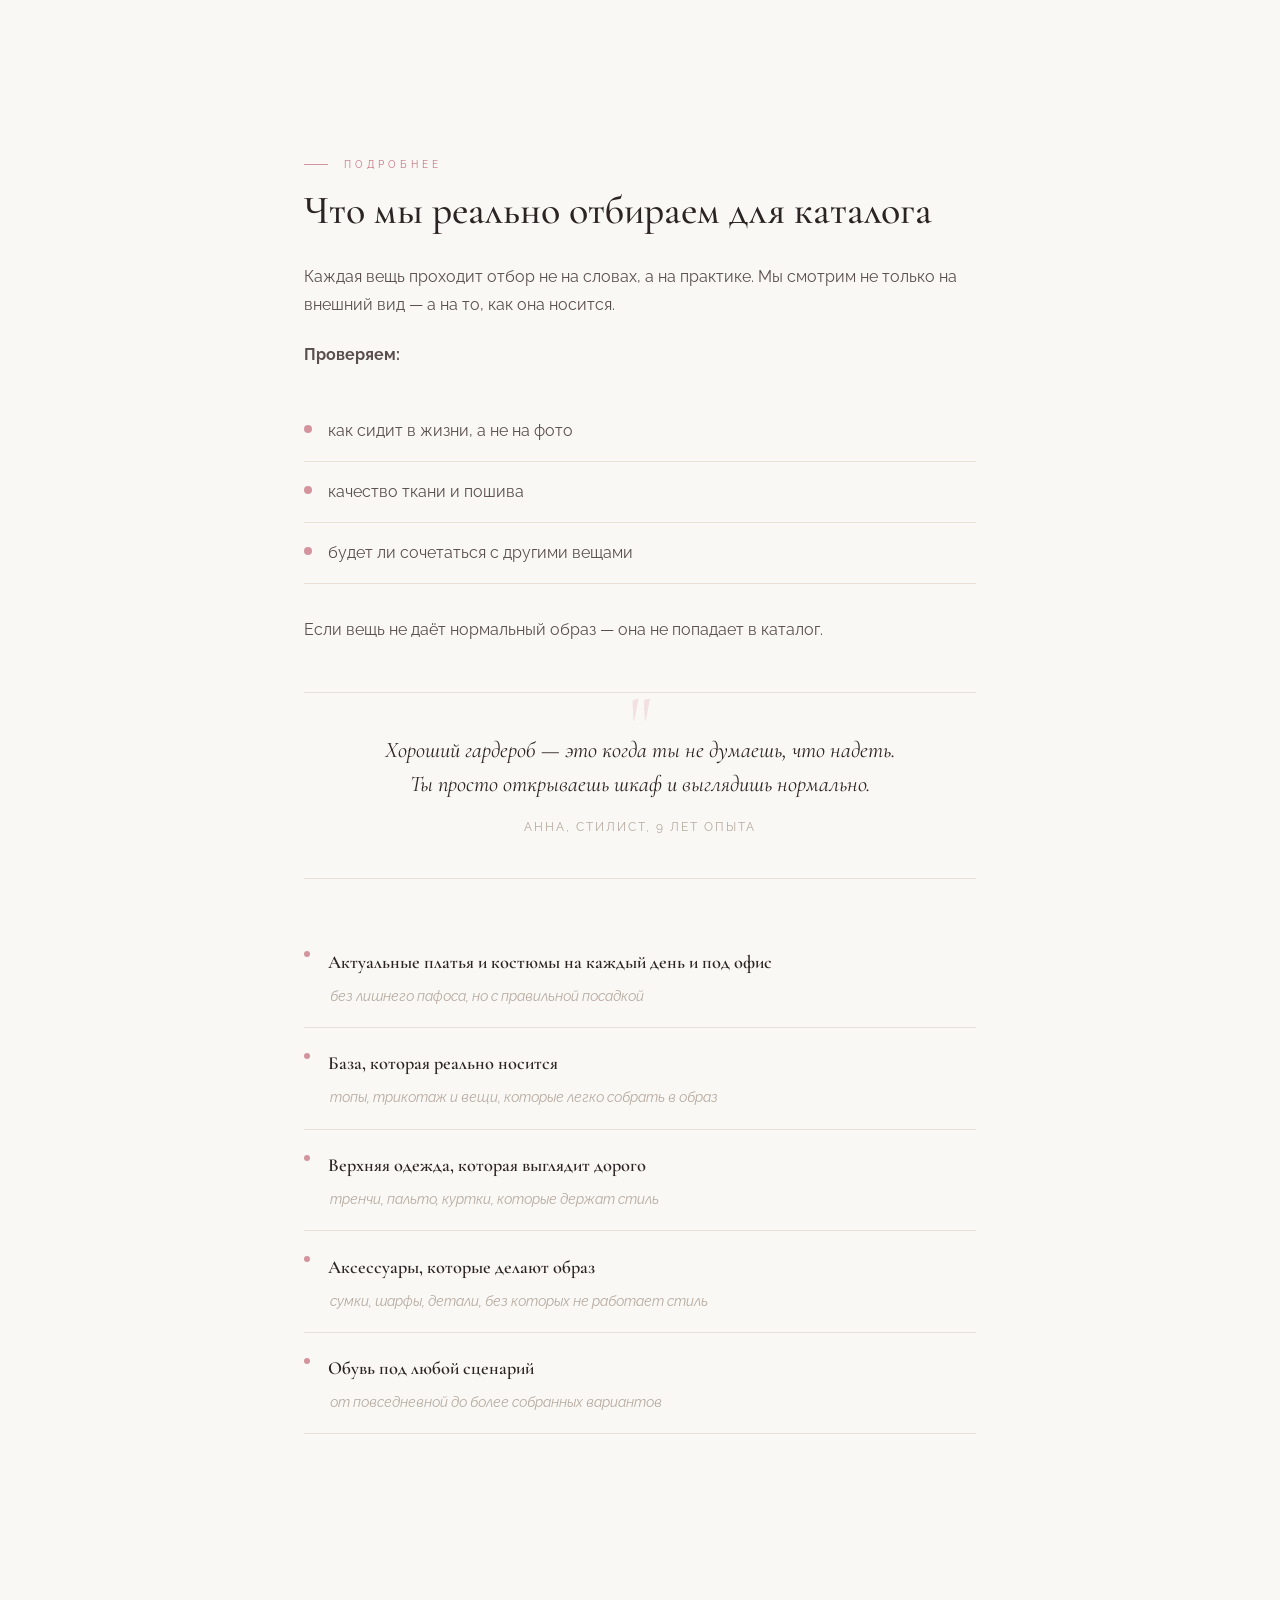
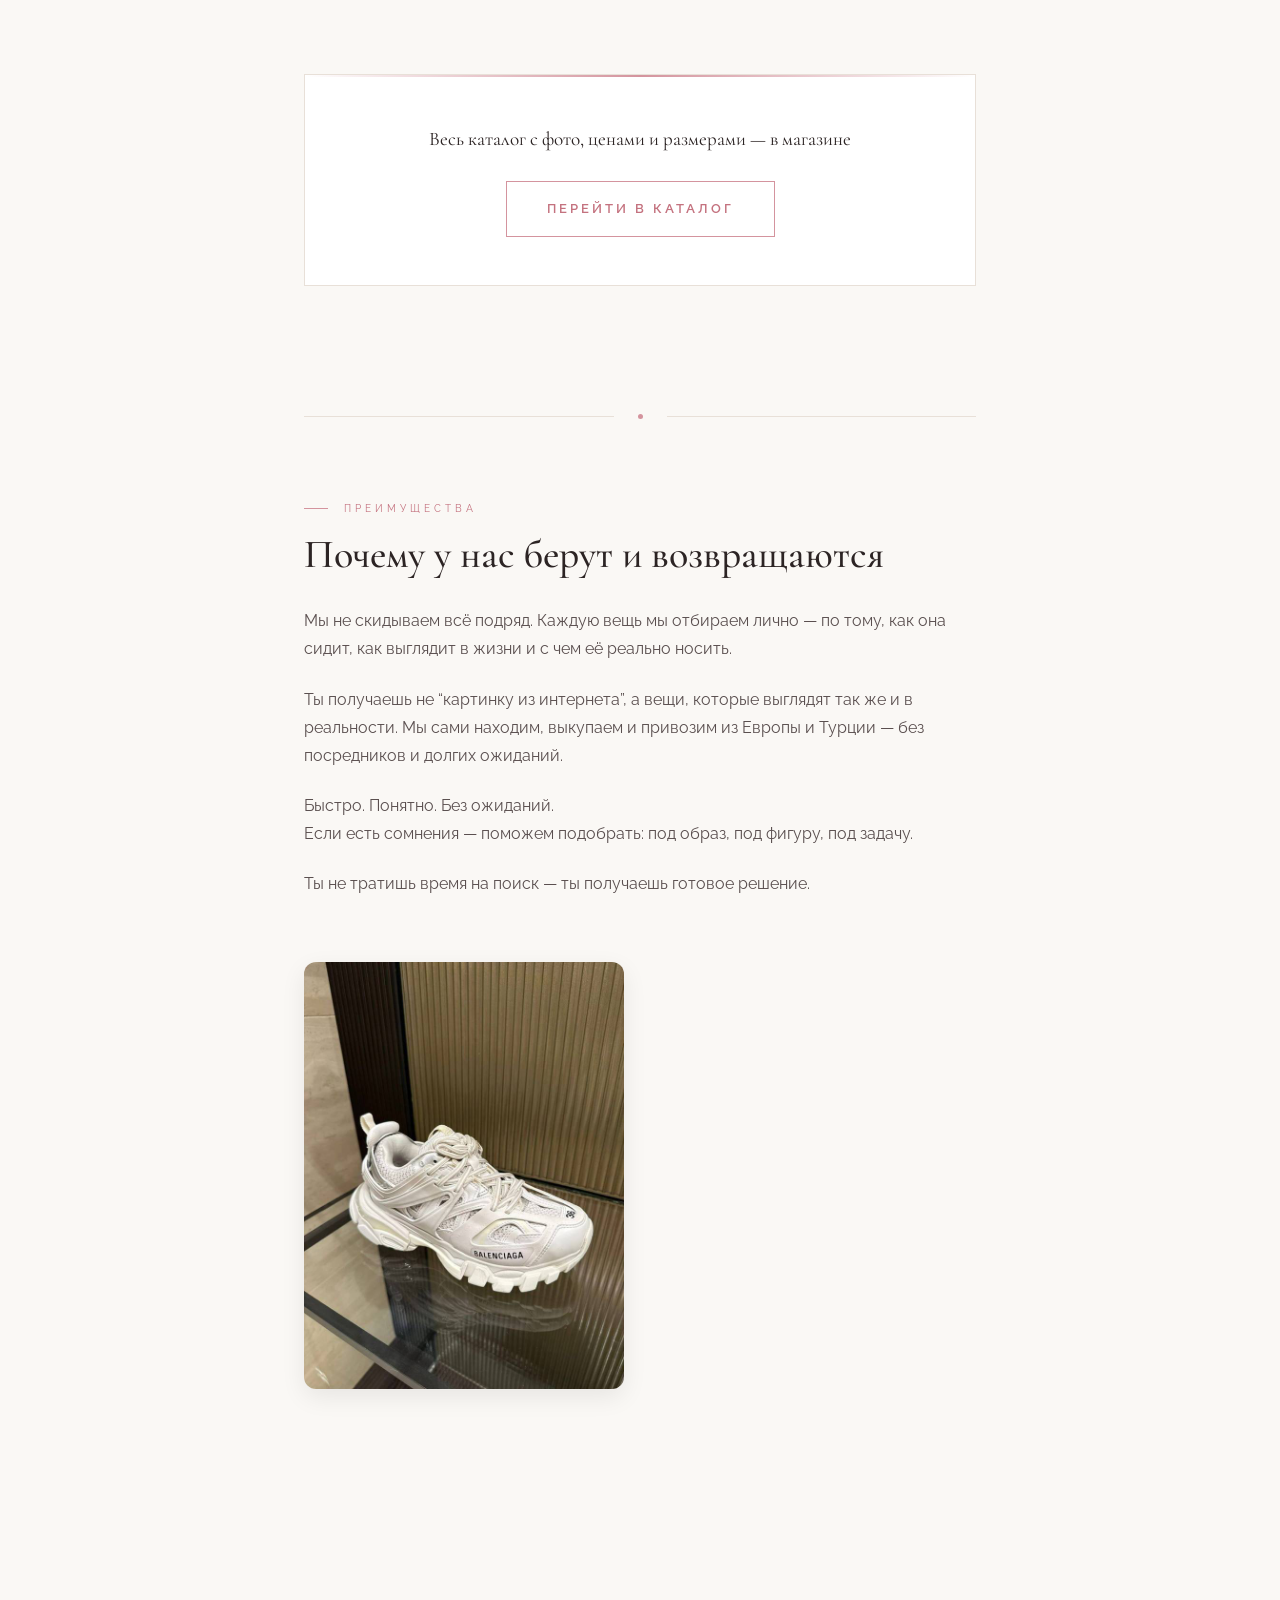
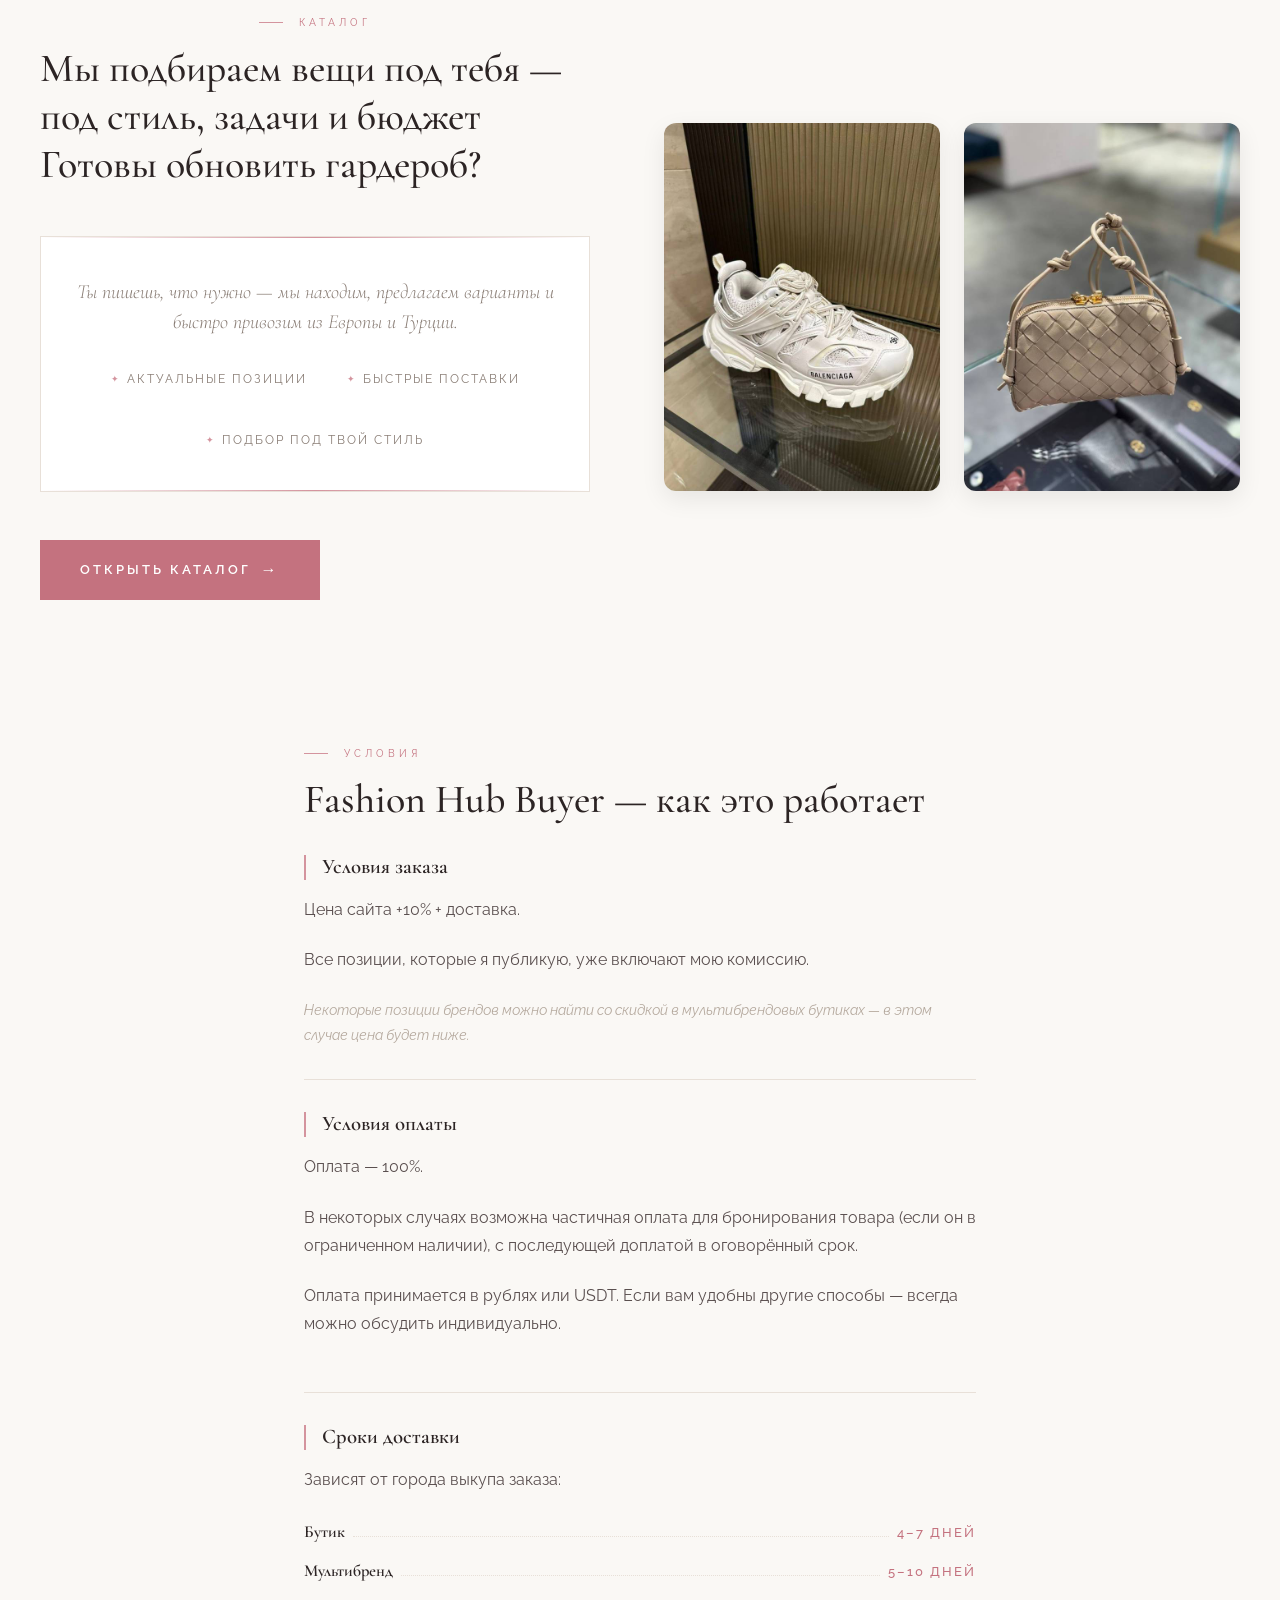
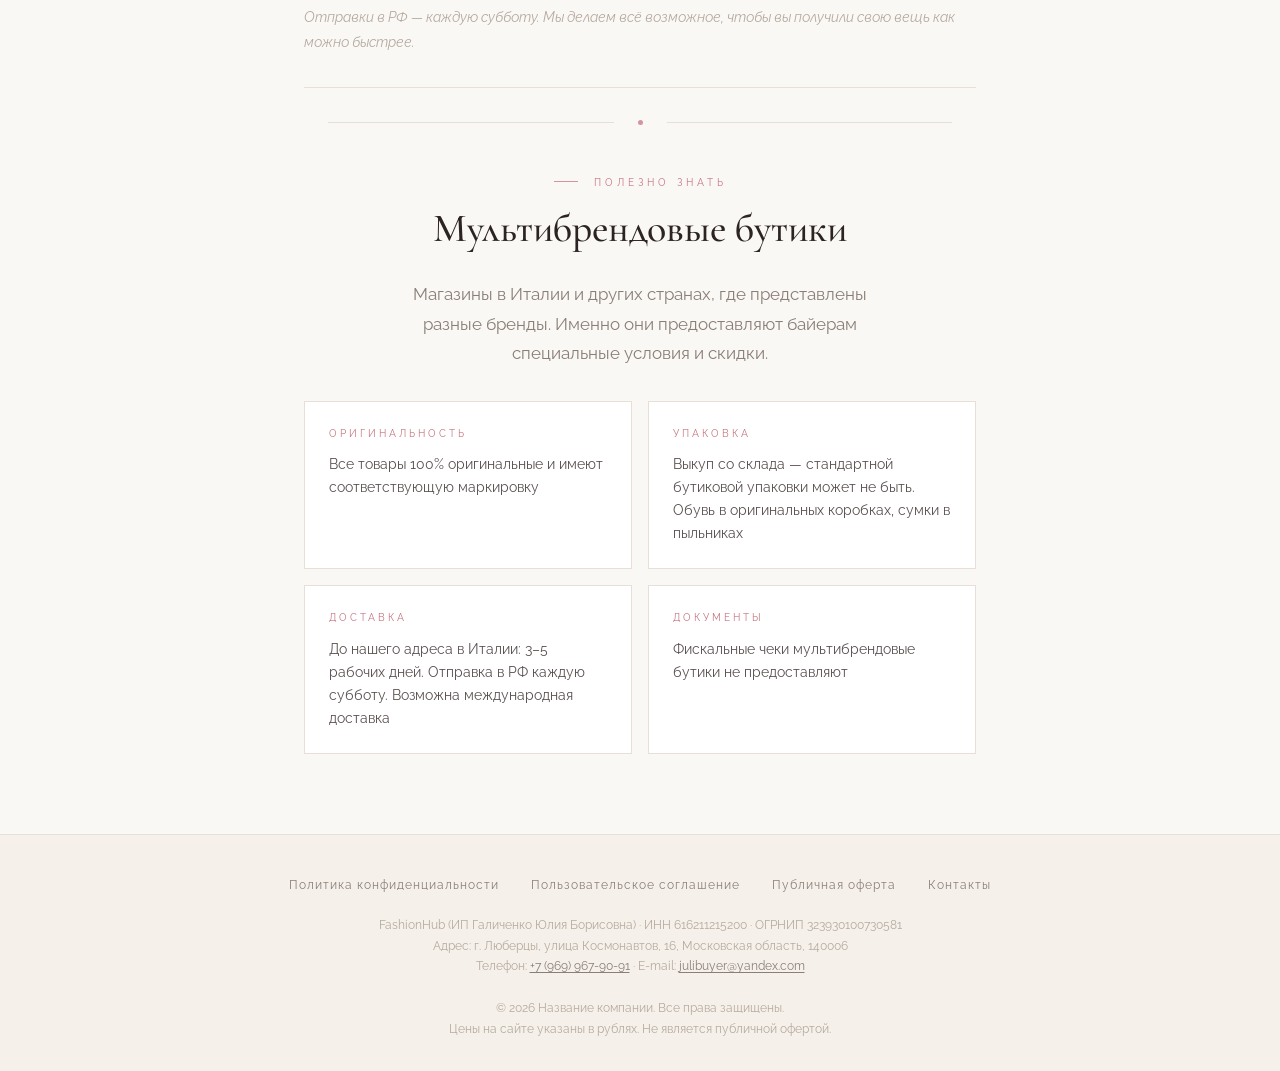
==== commit 1e7fd6d4: "Add two-image gallery to final CTA: 003 and 002" ====
--- a/index.html
+++ b/index.html
@@ -132,7 +132,7 @@
     <section class="section reveal showcase">
       <div class="showcase__grid">
         <div class="showcase__image">
-          <img src="assets/005.jpg" alt="Fashion Hub примеры" />
+          <img src="assets/004.jpg" alt="Fashion Hub примеры" />
         </div>
         <div class="showcase__content">
           <h3>Подбираем вещи, которые работают вместе</h3>
@@ -273,40 +273,47 @@
 
     <!-- ===== FINAL CTA ===== -->
     <section class="final-cta reveal">
-      <div class="final-cta__bg">
-        <img src="assets/005.jpg" alt="Fashion Hub" />
-      </div>
-      <div class="final-cta__inner">
-        <div class="section-eyebrow section-eyebrow--center">Каталог</div>
-        <h2 class="section-heading">
-          Мы подбираем вещи под тебя — под стиль, задачи и бюджет Готовы
-          обновить гардероб?
-        </h2>
-        <div class="how-it-works">
-          <p class="how-it-works__lead">
-            Ты пишешь, что нужно — мы находим, предлагаем варианты и быстро
-            привозим из Европы и Турции.
-          </p>
-          <div class="how-it-works__grid">
-            <div class="how-it-works__item">
-              <span class="how-it-works__icon">✦</span>
-              <span class="how-it-works__text">Актуальные позиции</span>
+      <div class="final-cta__grid">
+        <div class="final-cta__inner">
+          <div class="section-eyebrow section-eyebrow--center">Каталог</div>
+          <h2 class="section-heading">
+            Мы подбираем вещи под тебя — под стиль, задачи и бюджет Готовы
+            обновить гардероб?
+          </h2>
+          <div class="how-it-works">
+            <p class="how-it-works__lead">
+              Ты пишешь, что нужно — мы находим, предлагаем варианты и быстро
+              привозим из Европы и Турции.
+            </p>
+            <div class="how-it-works__grid">
+              <div class="how-it-works__item">
+                <span class="how-it-works__icon">✦</span>
+                <span class="how-it-works__text">Актуальные позиции</span>
+              </div>
+              <div class="how-it-works__item">
+                <span class="how-it-works__icon">✦</span>
+                <span class="how-it-works__text">Быстрые поставки</span>
+              </div>
+              <div class="how-it-works__item">
+                <span class="how-it-works__icon">✦</span>
+                <span class="how-it-works__text">Подбор под твой стиль</span>
+              </div>
             </div>
-            <div class="how-it-works__item">
-              <span class="how-it-works__icon">✦</span>
-              <span class="how-it-works__text">Быстрые поставки</span>
-            </div>
-            <div class="how-it-works__item">
-              <span class="how-it-works__icon">✦</span>
-              <span class="how-it-works__text">Подбор под твой стиль</span>
-            </div>
-          </div>
-        </div>
-        <a
-          href="https://t.me/fashionhub_buyer"
-          class="btn btn-primary"
-          >Открыть каталог</a
-        >
+          </div>
+          <a
+            href="https://t.me/fashionhub_buyer"
+            class="btn btn-primary"
+            >Открыть каталог</a
+          >
+        </div>
+        <div class="final-cta__gallery">
+          <div class="final-cta__image">
+            <img src="assets/003.jpg" alt="Fashion Hub примеры" />
+          </div>
+          <div class="final-cta__image">
+            <img src="assets/002.jpg" alt="Fashion Hub примеры" />
+          </div>
+        </div>
       </div>
     </section>
 
--- a/css/layout.css
+++ b/css/layout.css
@@ -252,43 +252,71 @@
 
 /* --- Final CTA --- */
 .final-cta {
-  text-align: center;
   padding: var(--section-pad-y) var(--section-pad-x) 4rem;
   position: relative;
-  overflow: hidden;
-}
-
-.final-cta__bg {
-  position: absolute;
-  inset: 0;
-  z-index: 0;
-  opacity: 0.15;
-}
-
-.final-cta__bg img {
-  width: 100%;
-  height: 100%;
-  object-fit: cover;
-}
-
-.final-cta::before {
-  content: '';
-  position: absolute;
-  inset: 0;
-  background: radial-gradient(ellipse 60% 50% at 50% 100%, rgba(196,114,127,0.05) 0%, transparent 60%);
+}
+
+.final-cta__grid {
+  display: grid;
+  grid-template-columns: 1fr;
+  gap: 3rem;
+  align-items: center;
+  max-width: 1200px;
+  margin: 0 auto;
+}
+
+@media (min-width: 1024px) {
+  .final-cta__grid {
+    grid-template-columns: 1fr 1fr;
+    text-align: left;
+  }
 }
 
 .final-cta__inner {
   position: relative;
   z-index: 2;
   max-width: 550px;
-  margin: 0 auto;
+}
+
+@media (max-width: 1023px) {
+  .final-cta__inner {
+    text-align: center;
+  }
 }
 
 .final-cta p {
   color: var(--text-light);
   margin-bottom: 2rem;
   font-weight: 300;
+}
+
+.final-cta__gallery {
+  display: grid;
+  grid-template-columns: 1fr;
+  gap: 1.5rem;
+}
+
+@media (min-width: 768px) {
+  .final-cta__gallery {
+    grid-template-columns: 1fr 1fr;
+  }
+}
+
+.final-cta__image {
+  overflow: hidden;
+  border-radius: 12px;
+  box-shadow: 0 8px 24px rgba(0, 0, 0, 0.08);
+}
+
+.final-cta__image img {
+  width: 100%;
+  height: auto;
+  display: block;
+  transition: transform 0.3s ease;
+}
+
+.final-cta__image:hover img {
+  transform: scale(1.02);
 }
 
 /* --- Footer --- */
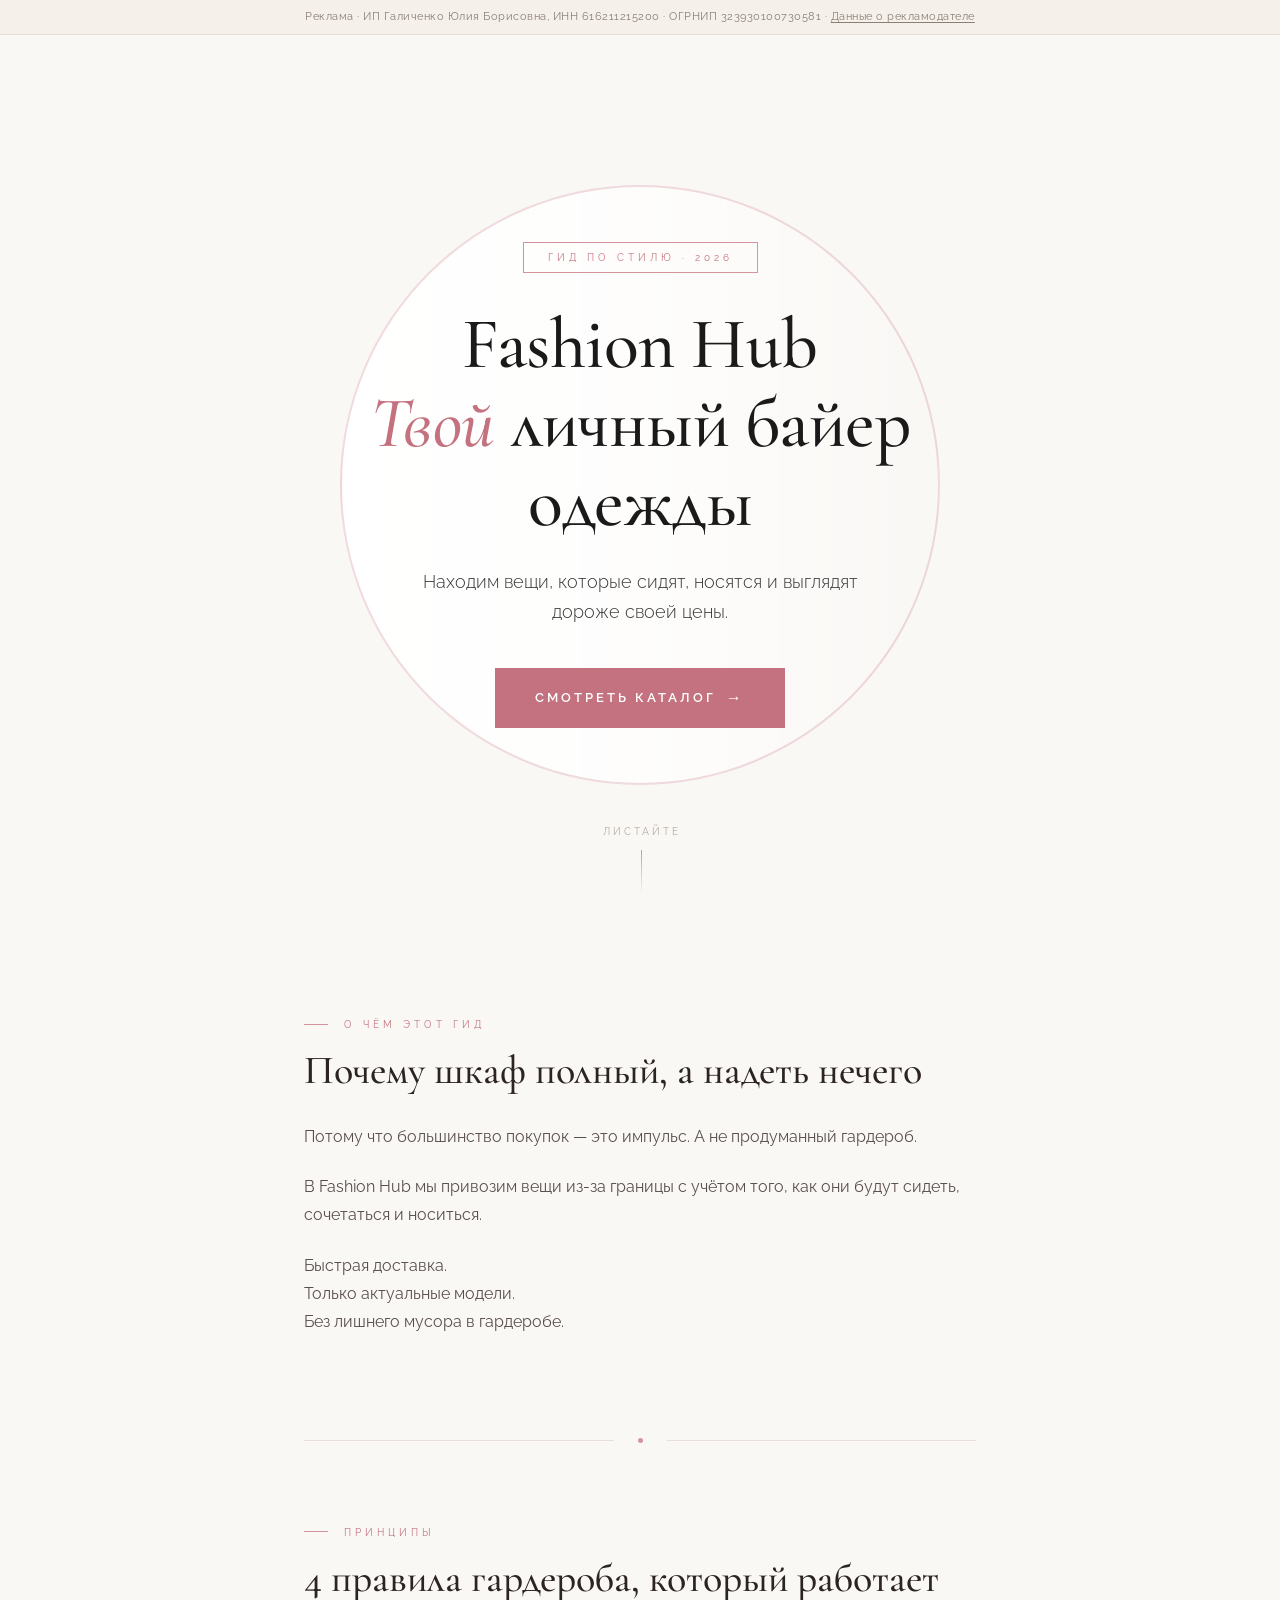
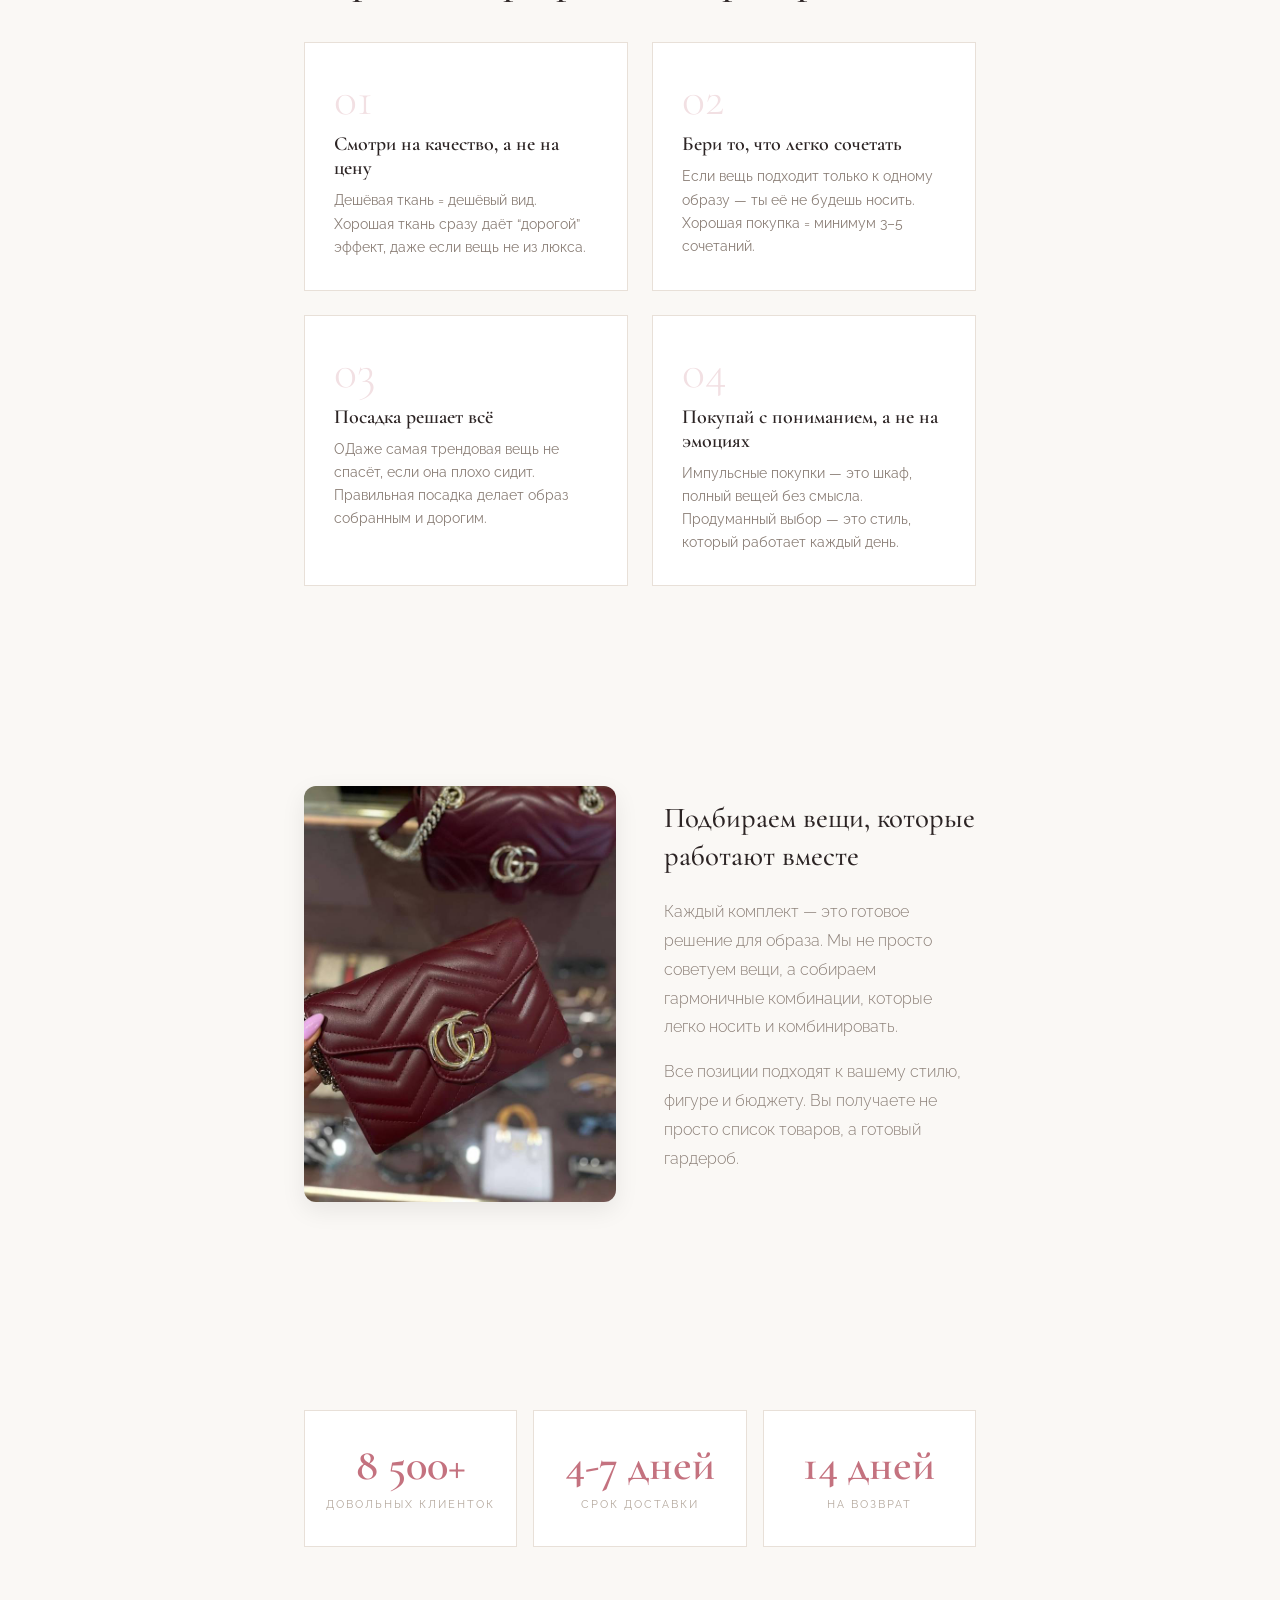
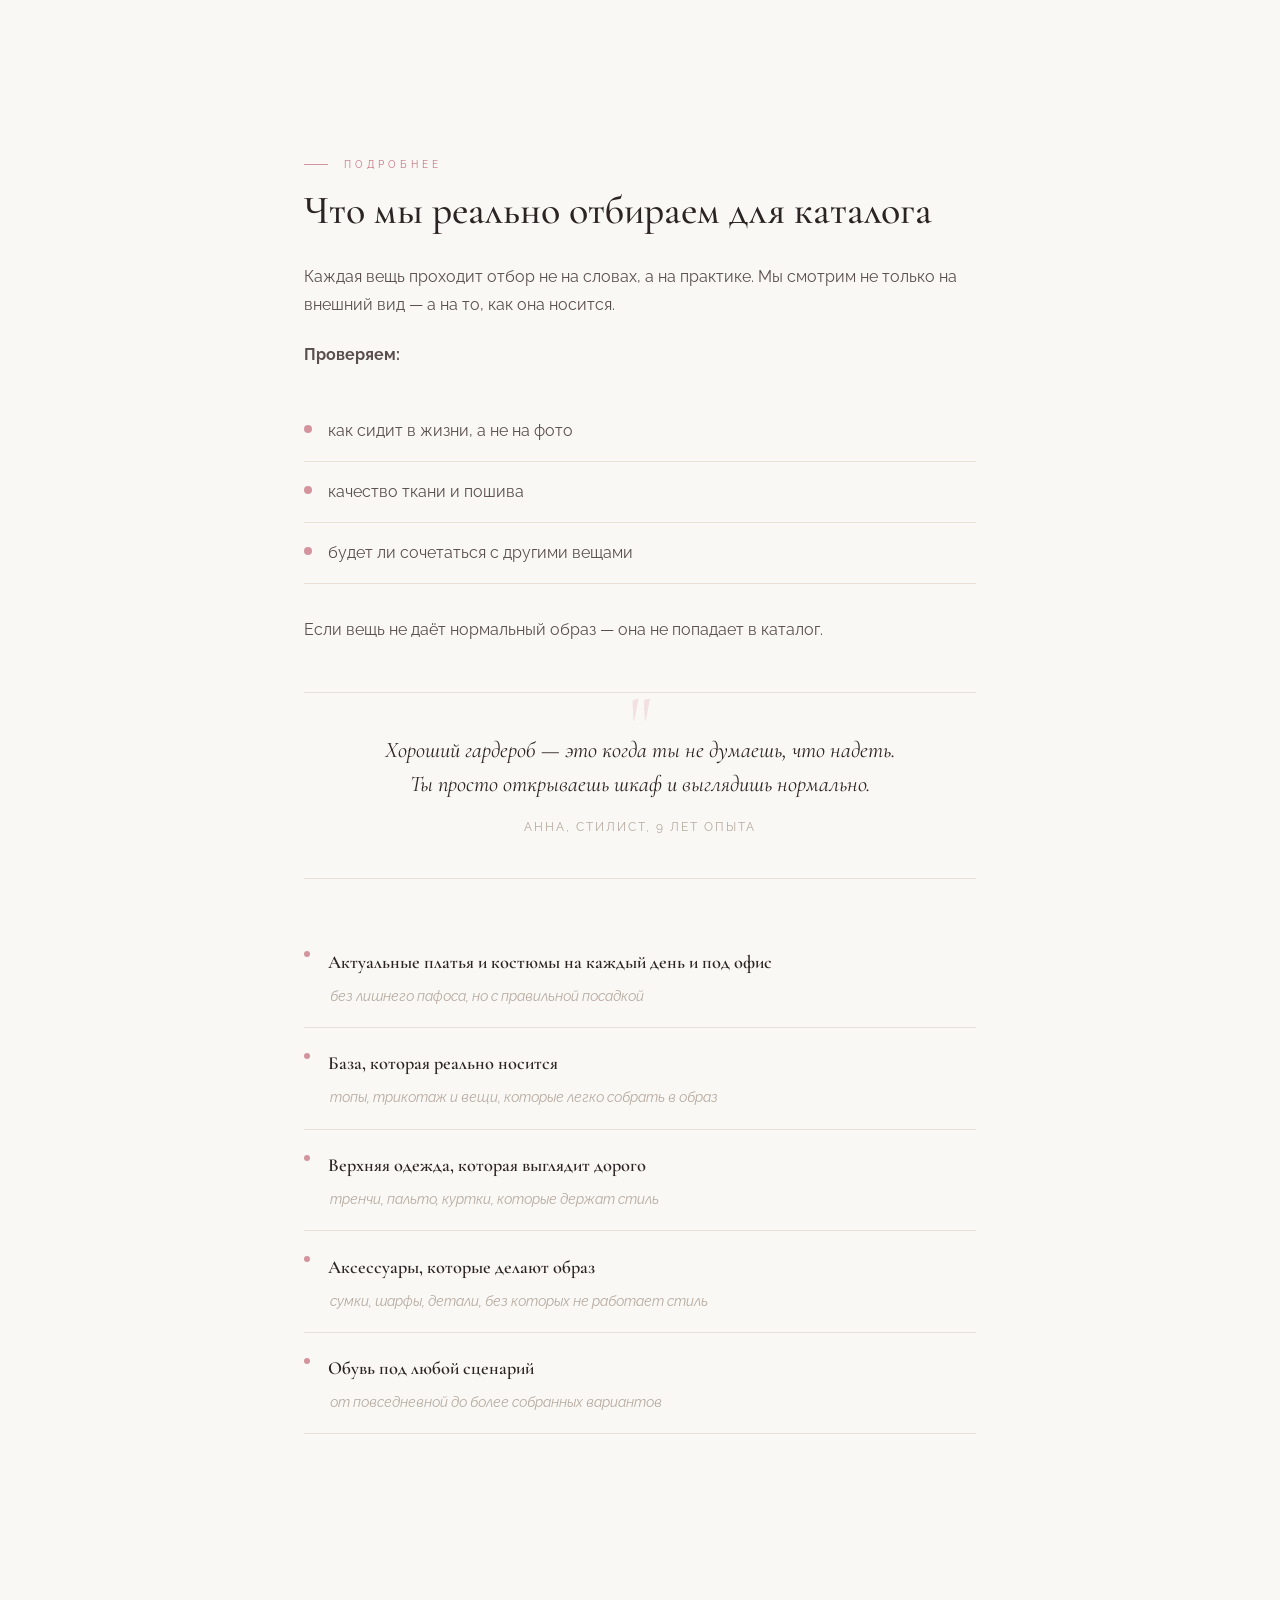
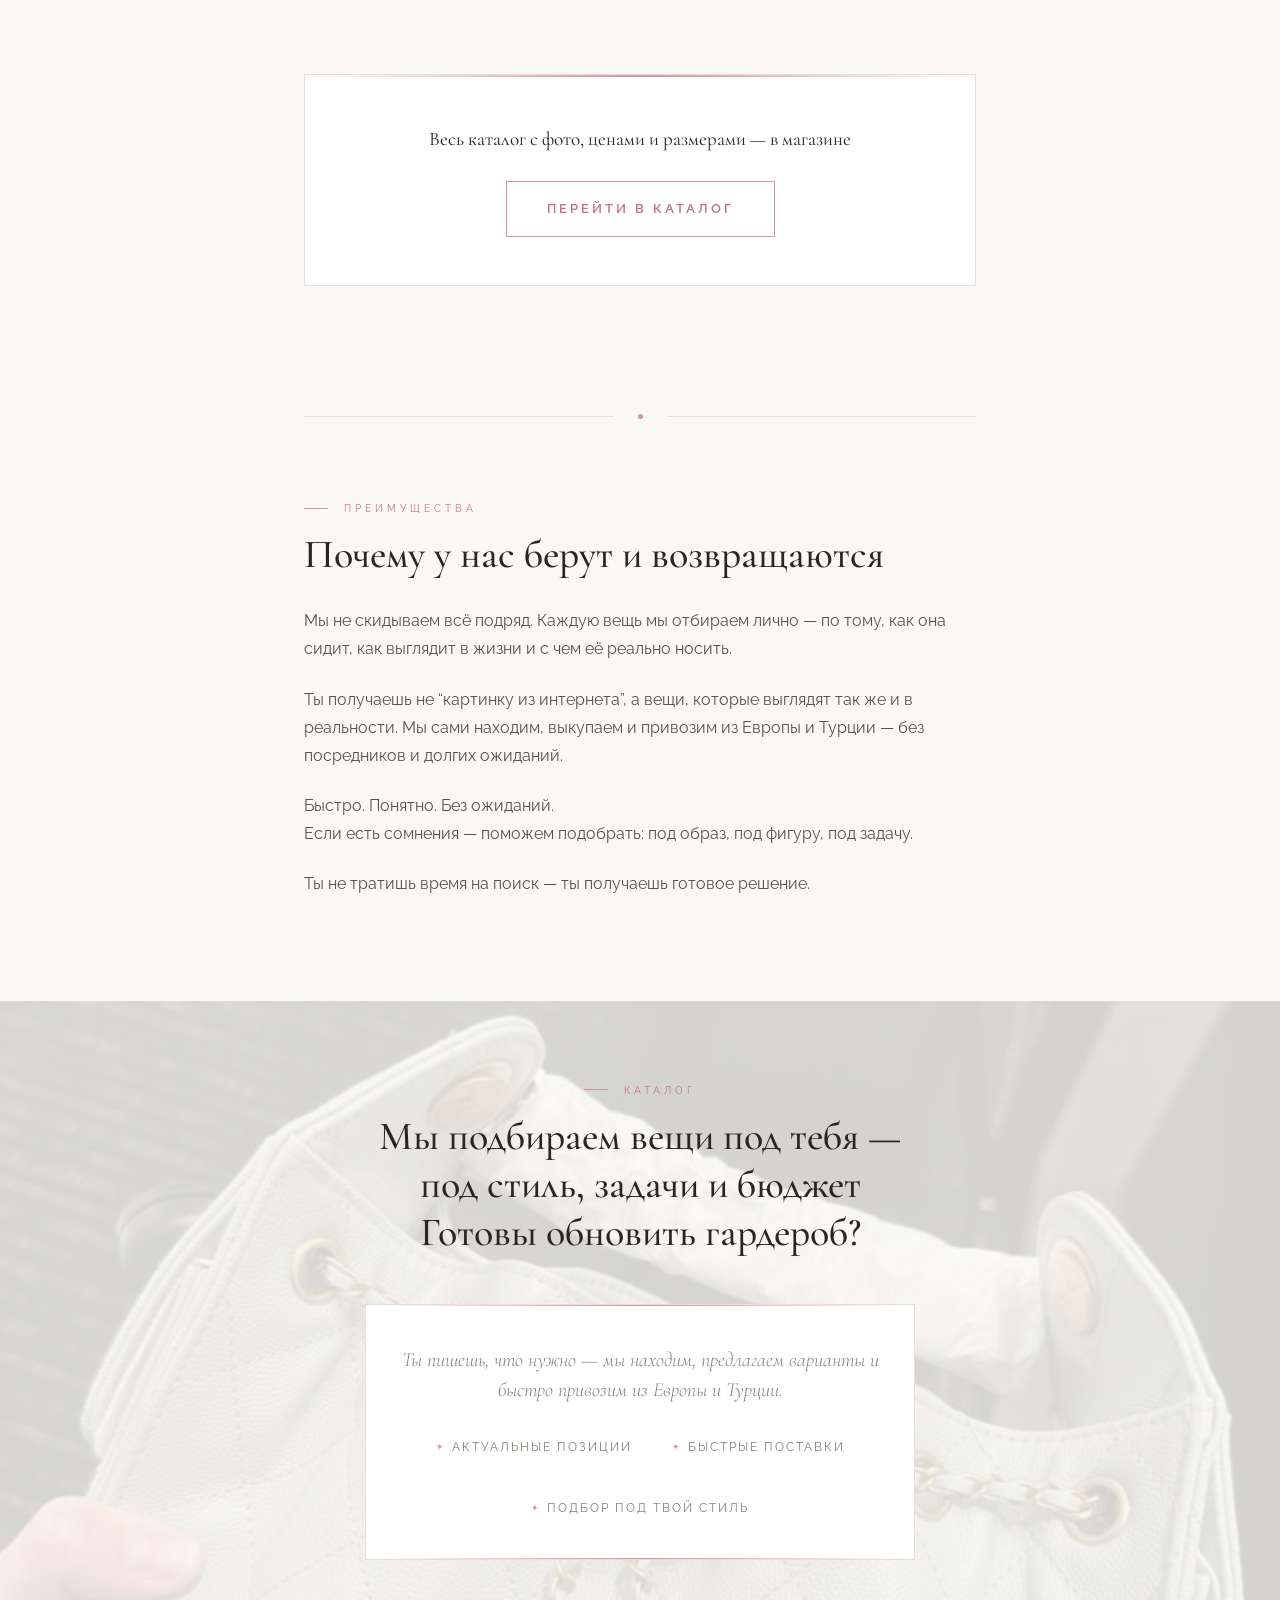
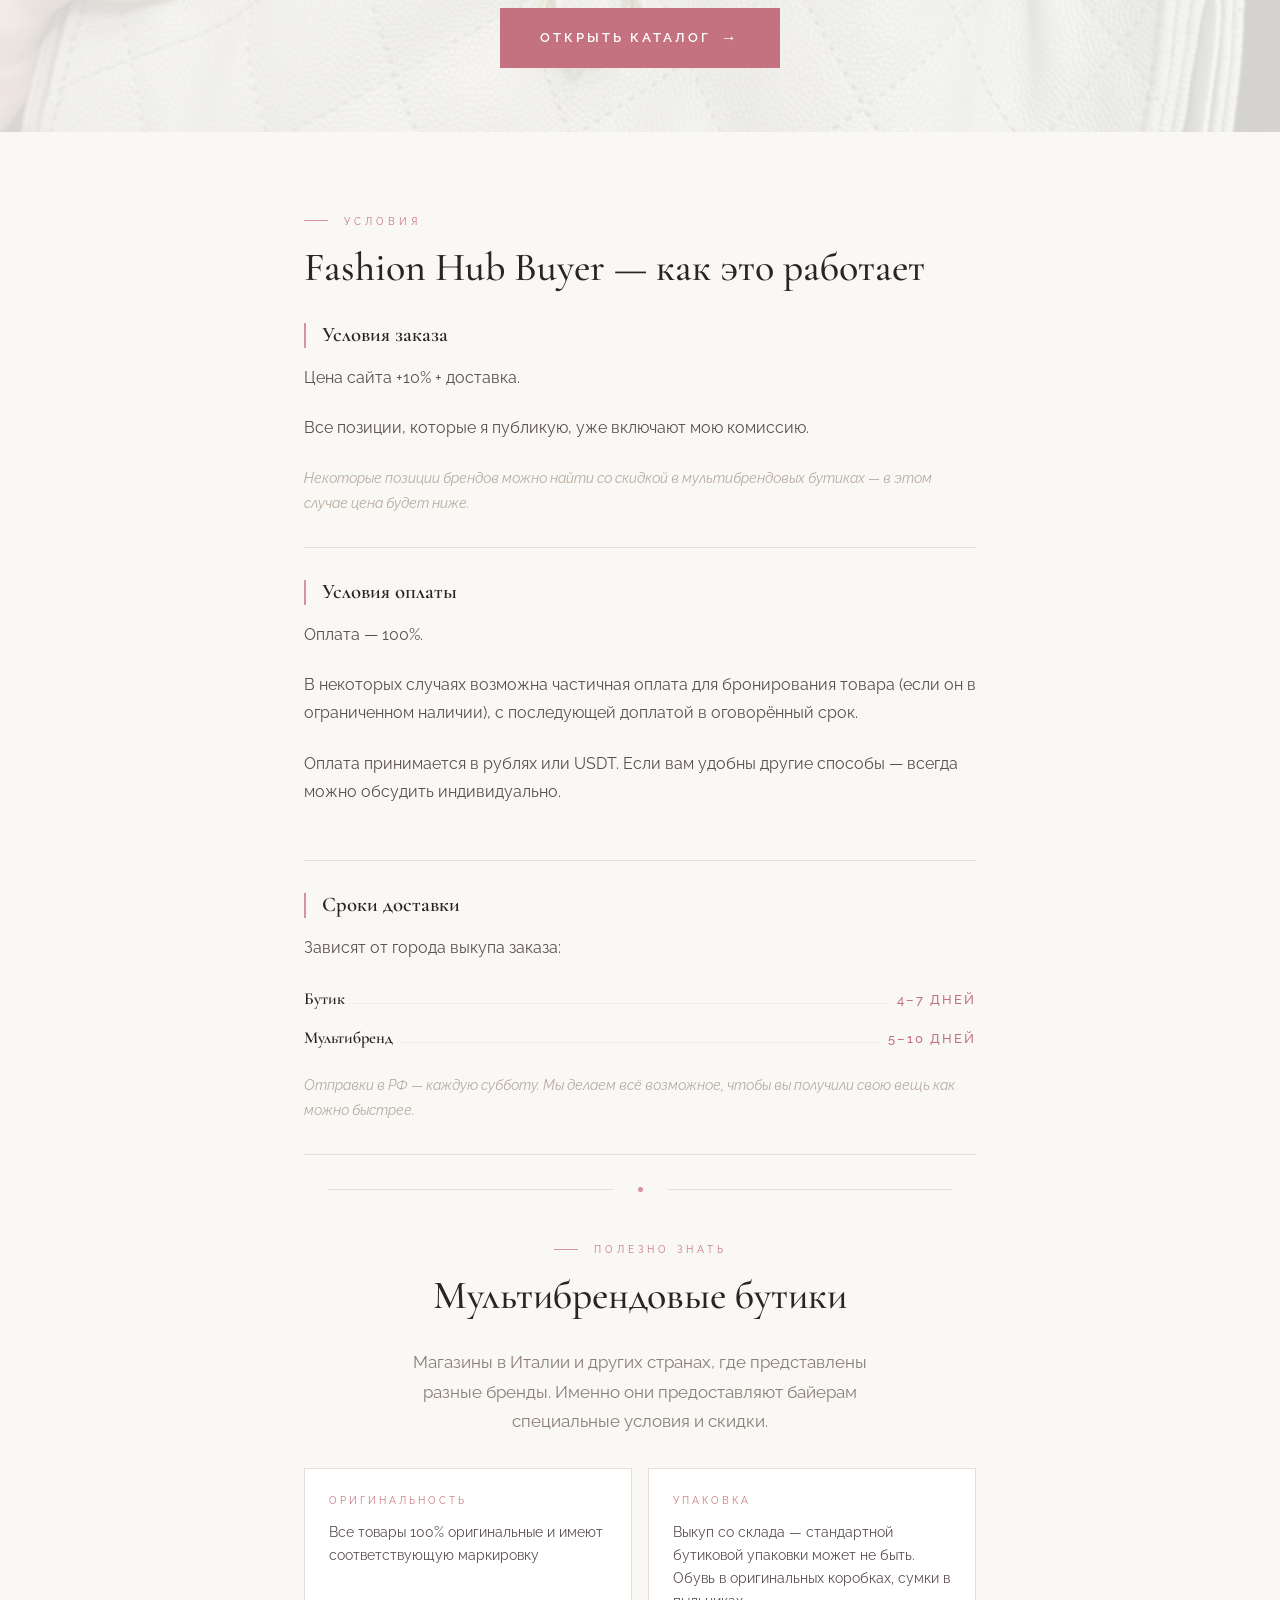
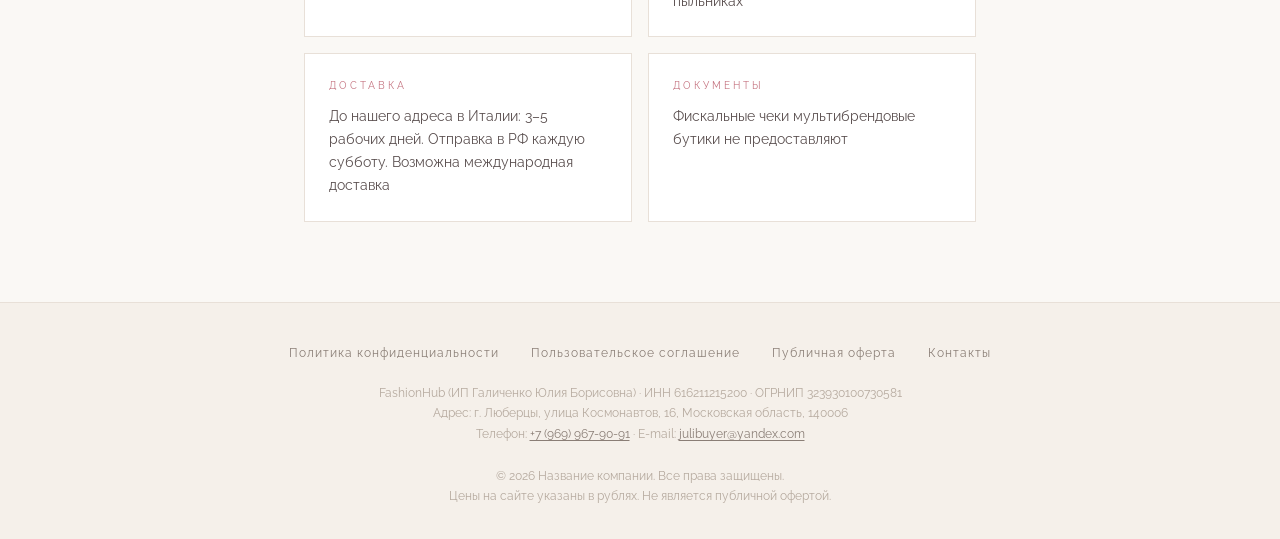
==== commit 0c0c19aa: "Revert final CTA to background image, remove Why Us image" ====
--- a/index.html
+++ b/index.html
@@ -263,57 +263,44 @@
         задачу.
       </p>
       <p>Ты не тратишь время на поиск — ты получаешь готовое решение.</p>
-
-      <div class="showcase__divider">
-        <div class="showcase__image showcase__image--right">
-          <img src="assets/003.jpg" alt="Fashion Hub примеры стиля" />
-        </div>
-      </div>
     </section>
 
     <!-- ===== FINAL CTA ===== -->
     <section class="final-cta reveal">
-      <div class="final-cta__grid">
-        <div class="final-cta__inner">
-          <div class="section-eyebrow section-eyebrow--center">Каталог</div>
-          <h2 class="section-heading">
-            Мы подбираем вещи под тебя — под стиль, задачи и бюджет Готовы
-            обновить гардероб?
-          </h2>
-          <div class="how-it-works">
-            <p class="how-it-works__lead">
-              Ты пишешь, что нужно — мы находим, предлагаем варианты и быстро
-              привозим из Европы и Турции.
-            </p>
-            <div class="how-it-works__grid">
-              <div class="how-it-works__item">
-                <span class="how-it-works__icon">✦</span>
-                <span class="how-it-works__text">Актуальные позиции</span>
-              </div>
-              <div class="how-it-works__item">
-                <span class="how-it-works__icon">✦</span>
-                <span class="how-it-works__text">Быстрые поставки</span>
-              </div>
-              <div class="how-it-works__item">
-                <span class="how-it-works__icon">✦</span>
-                <span class="how-it-works__text">Подбор под твой стиль</span>
-              </div>
+      <div class="final-cta__bg">
+        <img src="assets/005.jpg" alt="Fashion Hub" />
+      </div>
+      <div class="final-cta__inner">
+        <div class="section-eyebrow section-eyebrow--center">Каталог</div>
+        <h2 class="section-heading">
+          Мы подбираем вещи под тебя — под стиль, задачи и бюджет Готовы
+          обновить гардероб?
+        </h2>
+        <div class="how-it-works">
+          <p class="how-it-works__lead">
+            Ты пишешь, что нужно — мы находим, предлагаем варианты и быстро
+            привозим из Европы и Турции.
+          </p>
+          <div class="how-it-works__grid">
+            <div class="how-it-works__item">
+              <span class="how-it-works__icon">✦</span>
+              <span class="how-it-works__text">Актуальные позиции</span>
             </div>
-          </div>
-          <a
-            href="https://t.me/fashionhub_buyer"
-            class="btn btn-primary"
-            >Открыть каталог</a
-          >
-        </div>
-        <div class="final-cta__gallery">
-          <div class="final-cta__image">
-            <img src="assets/003.jpg" alt="Fashion Hub примеры" />
-          </div>
-          <div class="final-cta__image">
-            <img src="assets/002.jpg" alt="Fashion Hub примеры" />
-          </div>
-        </div>
+            <div class="how-it-works__item">
+              <span class="how-it-works__icon">✦</span>
+              <span class="how-it-works__text">Быстрые поставки</span>
+            </div>
+            <div class="how-it-works__item">
+              <span class="how-it-works__icon">✦</span>
+              <span class="how-it-works__text">Подбор под твой стиль</span>
+            </div>
+          </div>
+        </div>
+        <a
+          href="https://t.me/fashionhub_buyer"
+          class="btn btn-primary"
+          >Открыть каталог</a
+        >
       </div>
     </section>
 
--- a/css/layout.css
+++ b/css/layout.css
@@ -252,71 +252,36 @@
 
 /* --- Final CTA --- */
 .final-cta {
+  text-align: center;
   padding: var(--section-pad-y) var(--section-pad-x) 4rem;
   position: relative;
-}
-
-.final-cta__grid {
-  display: grid;
-  grid-template-columns: 1fr;
-  gap: 3rem;
-  align-items: center;
-  max-width: 1200px;
-  margin: 0 auto;
-}
-
-@media (min-width: 1024px) {
-  .final-cta__grid {
-    grid-template-columns: 1fr 1fr;
-    text-align: left;
-  }
+  overflow: hidden;
+}
+
+.final-cta__bg {
+  position: absolute;
+  inset: 0;
+  z-index: 0;
+  opacity: 0.15;
+}
+
+.final-cta__bg img {
+  width: 100%;
+  height: 100%;
+  object-fit: cover;
 }
 
 .final-cta__inner {
   position: relative;
   z-index: 2;
   max-width: 550px;
-}
-
-@media (max-width: 1023px) {
-  .final-cta__inner {
-    text-align: center;
-  }
+  margin: 0 auto;
 }
 
 .final-cta p {
   color: var(--text-light);
   margin-bottom: 2rem;
   font-weight: 300;
-}
-
-.final-cta__gallery {
-  display: grid;
-  grid-template-columns: 1fr;
-  gap: 1.5rem;
-}
-
-@media (min-width: 768px) {
-  .final-cta__gallery {
-    grid-template-columns: 1fr 1fr;
-  }
-}
-
-.final-cta__image {
-  overflow: hidden;
-  border-radius: 12px;
-  box-shadow: 0 8px 24px rgba(0, 0, 0, 0.08);
-}
-
-.final-cta__image img {
-  width: 100%;
-  height: auto;
-  display: block;
-  transition: transform 0.3s ease;
-}
-
-.final-cta__image:hover img {
-  transform: scale(1.02);
 }
 
 /* --- Footer --- */
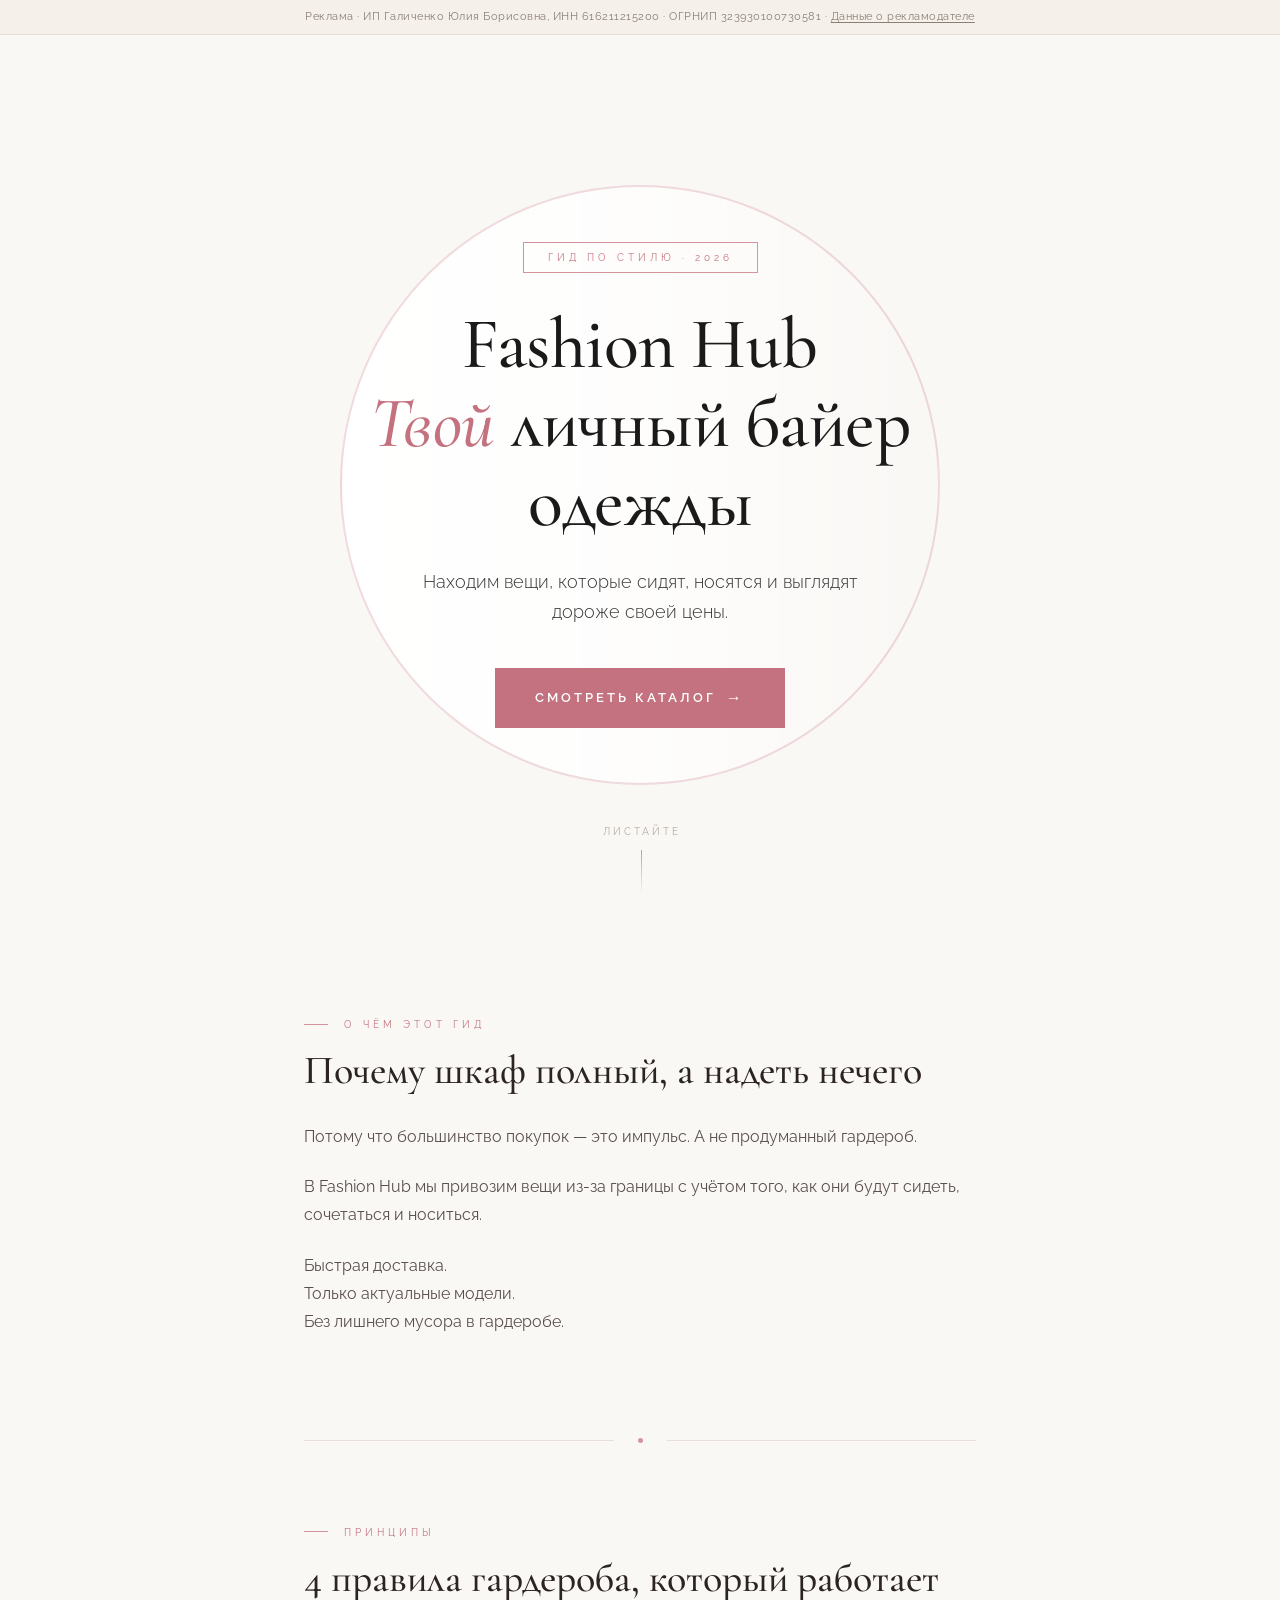
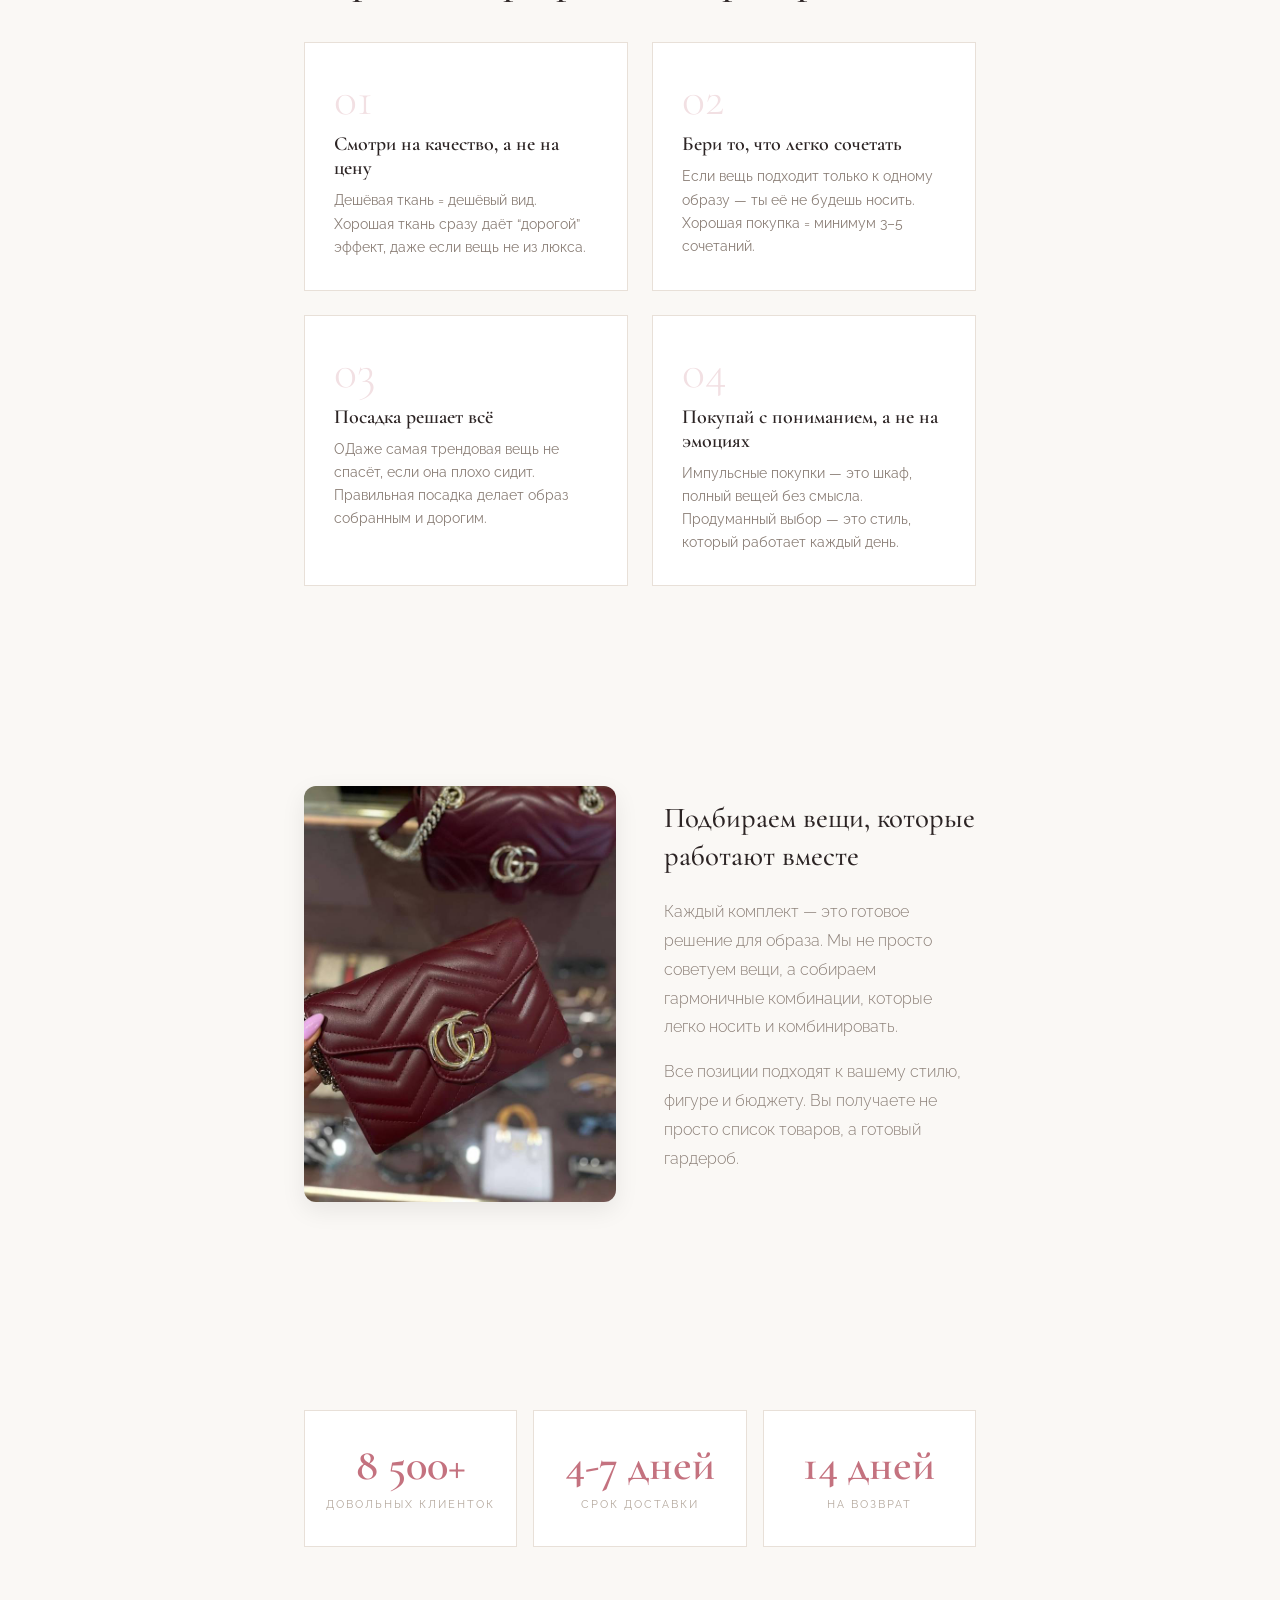
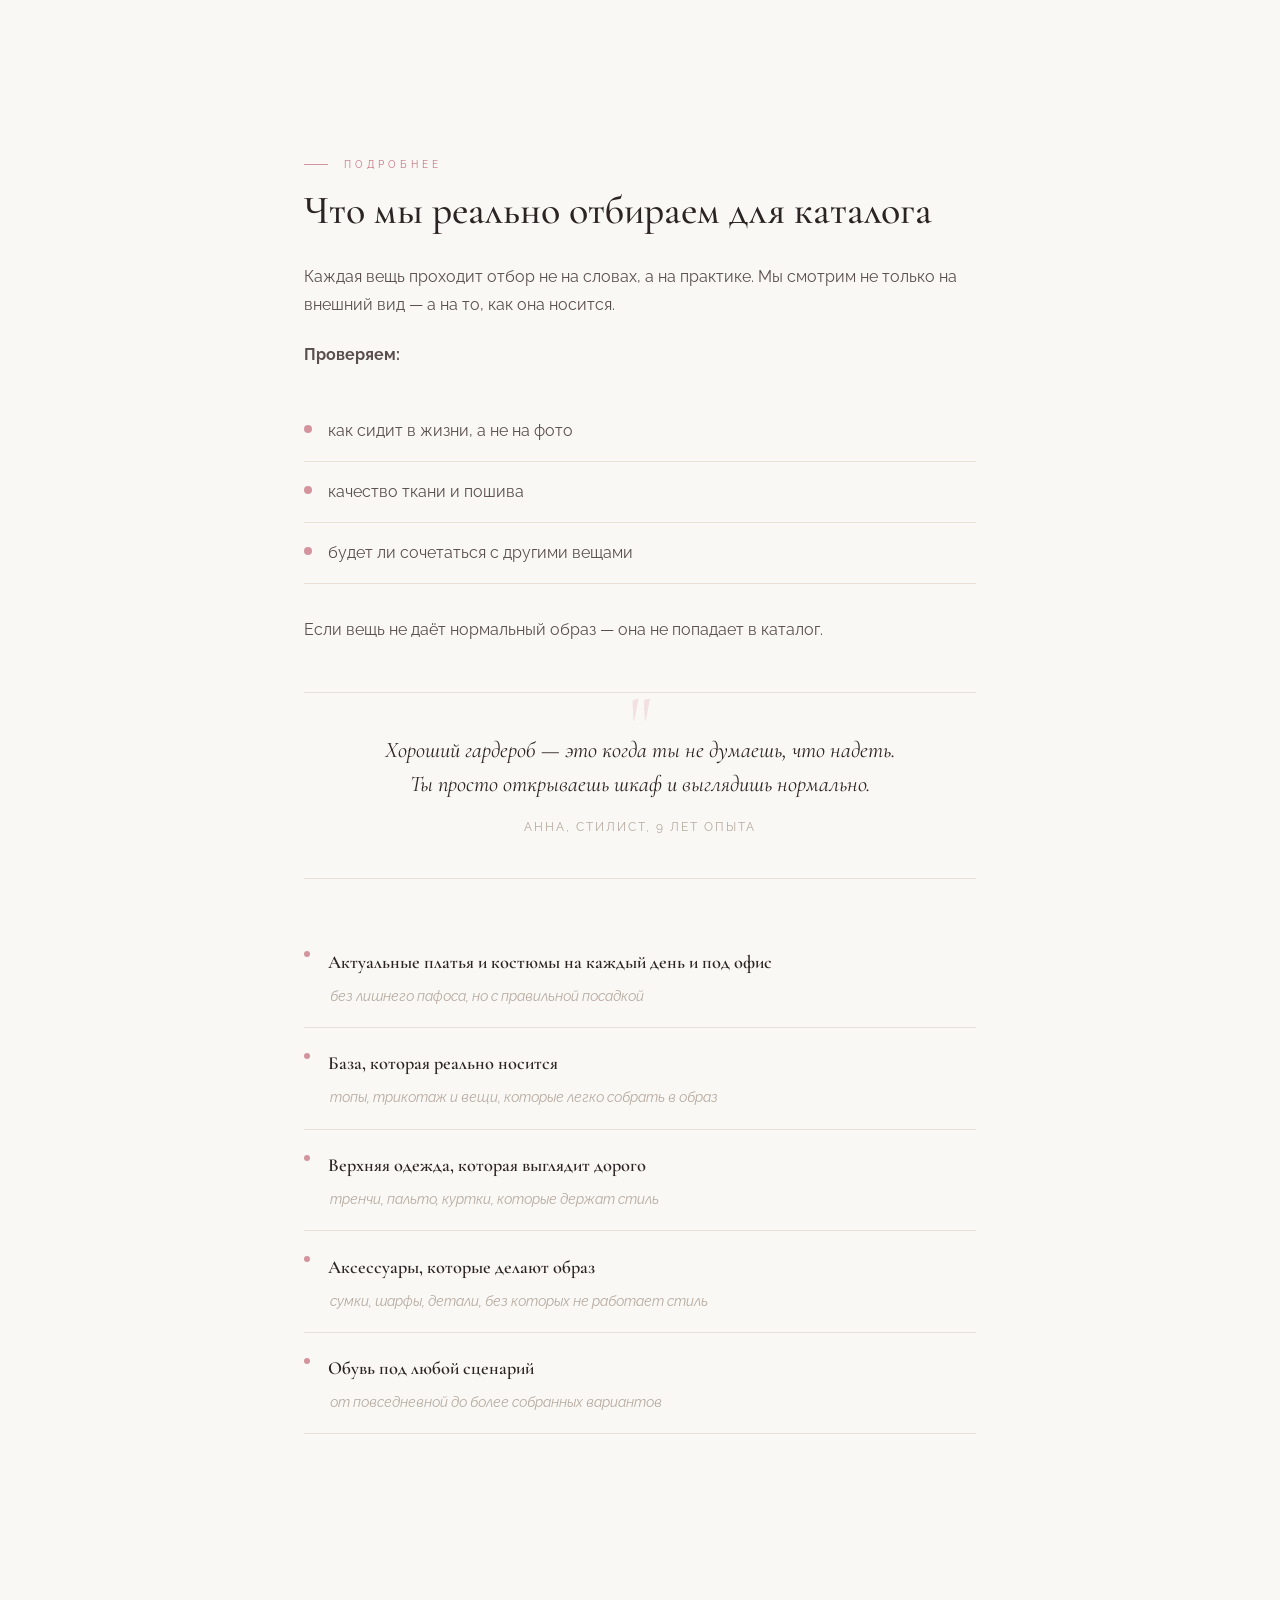
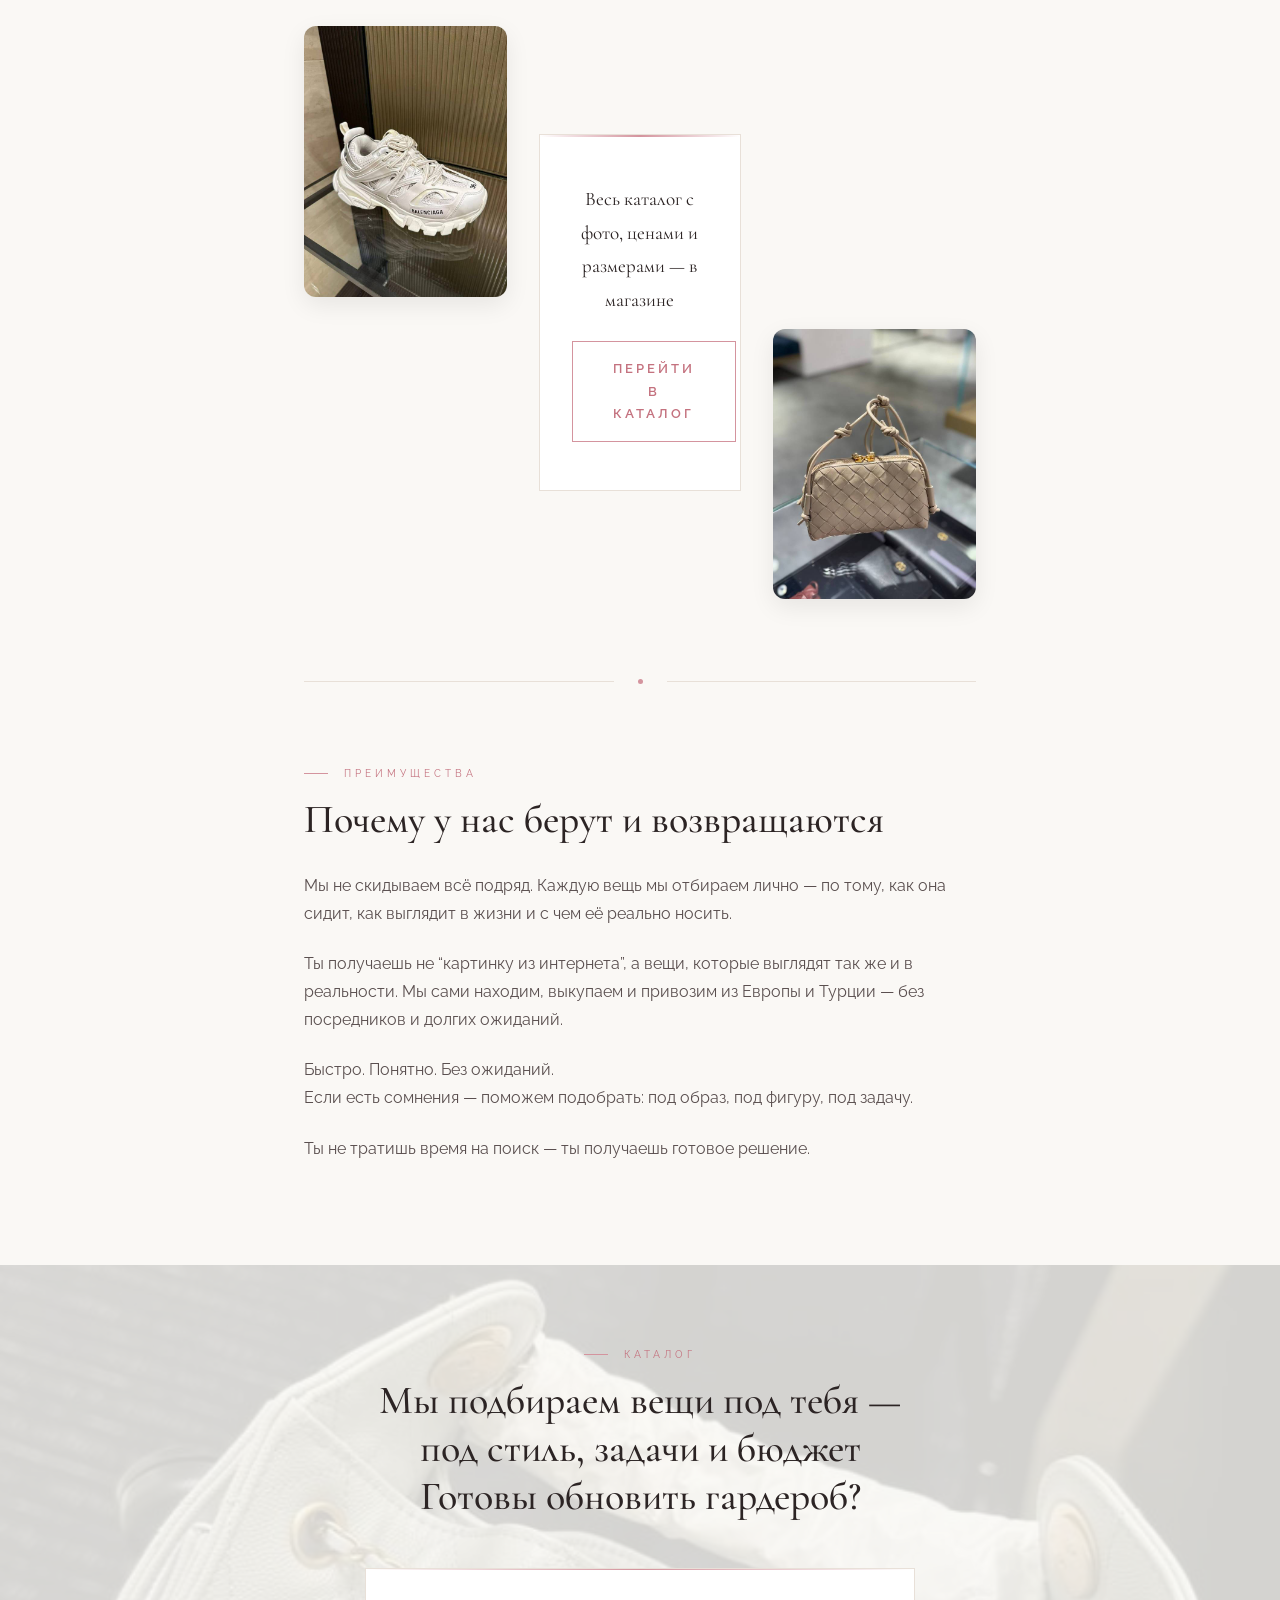
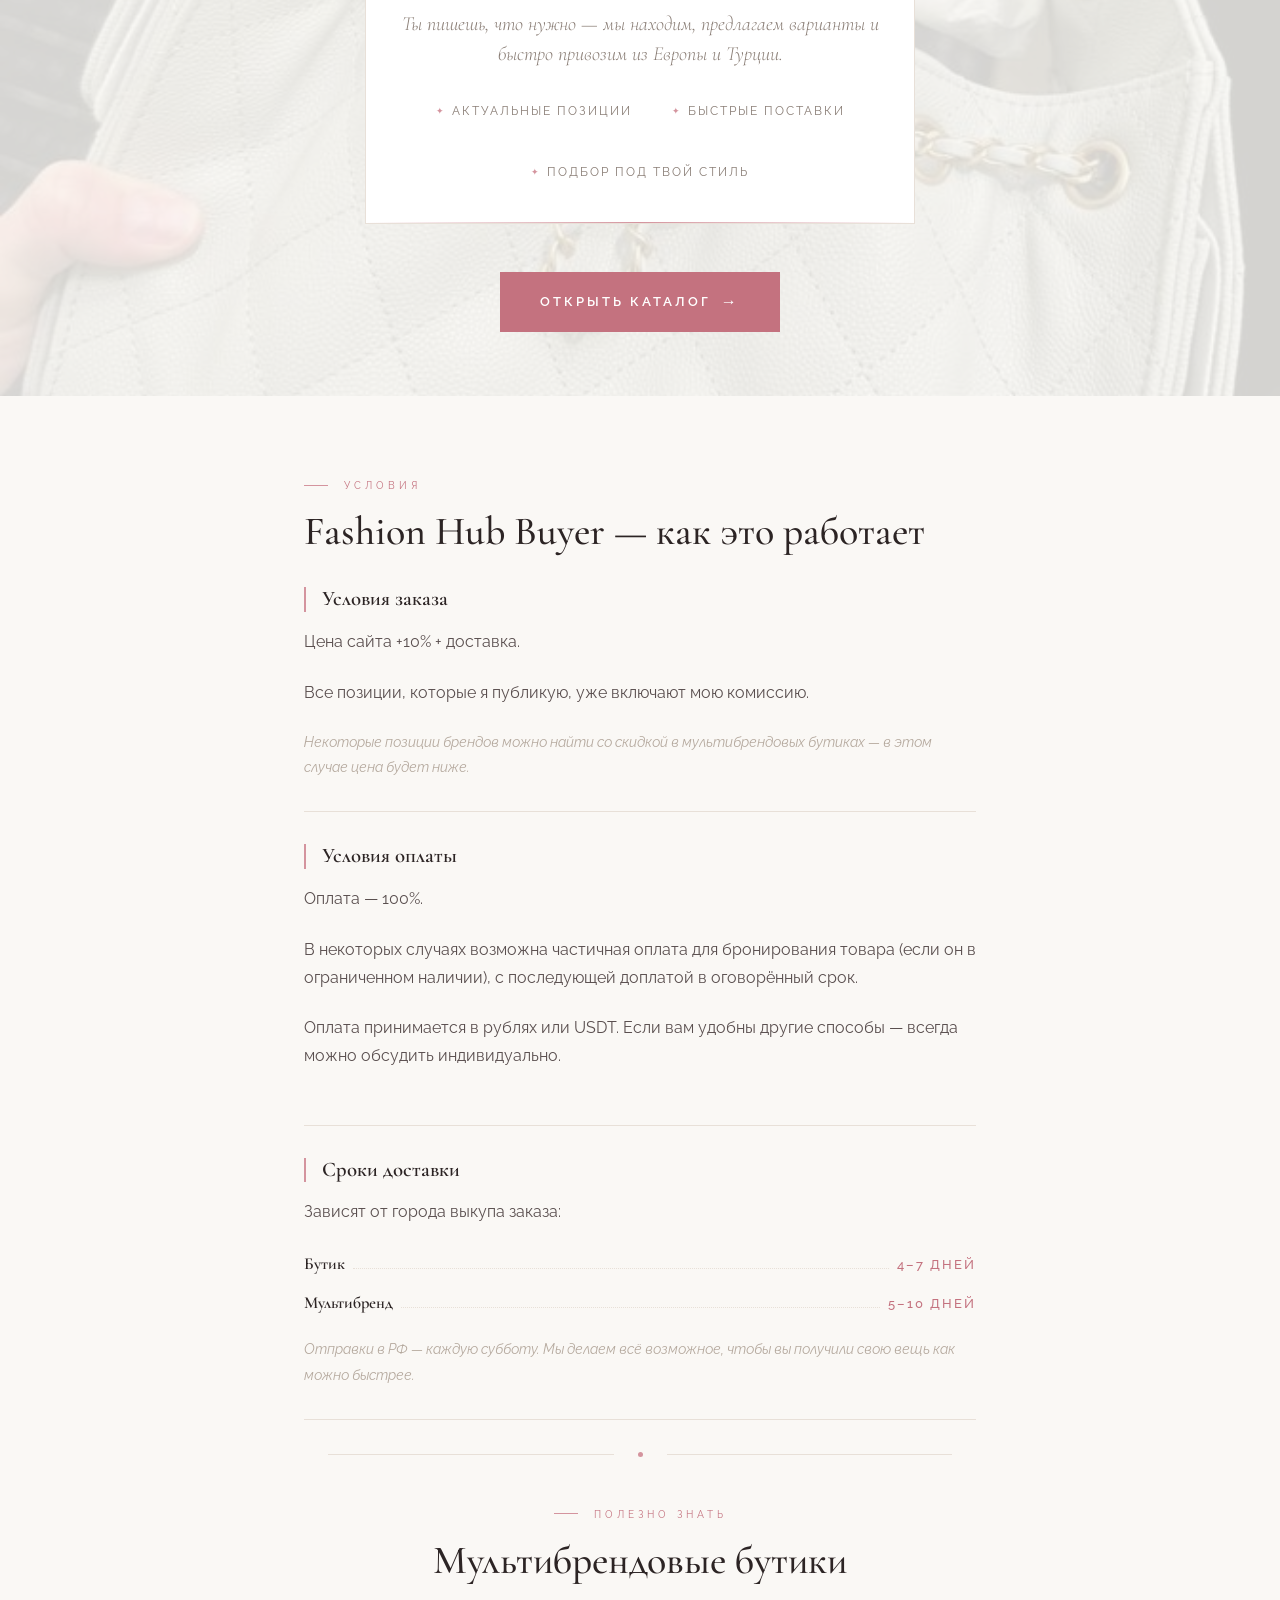
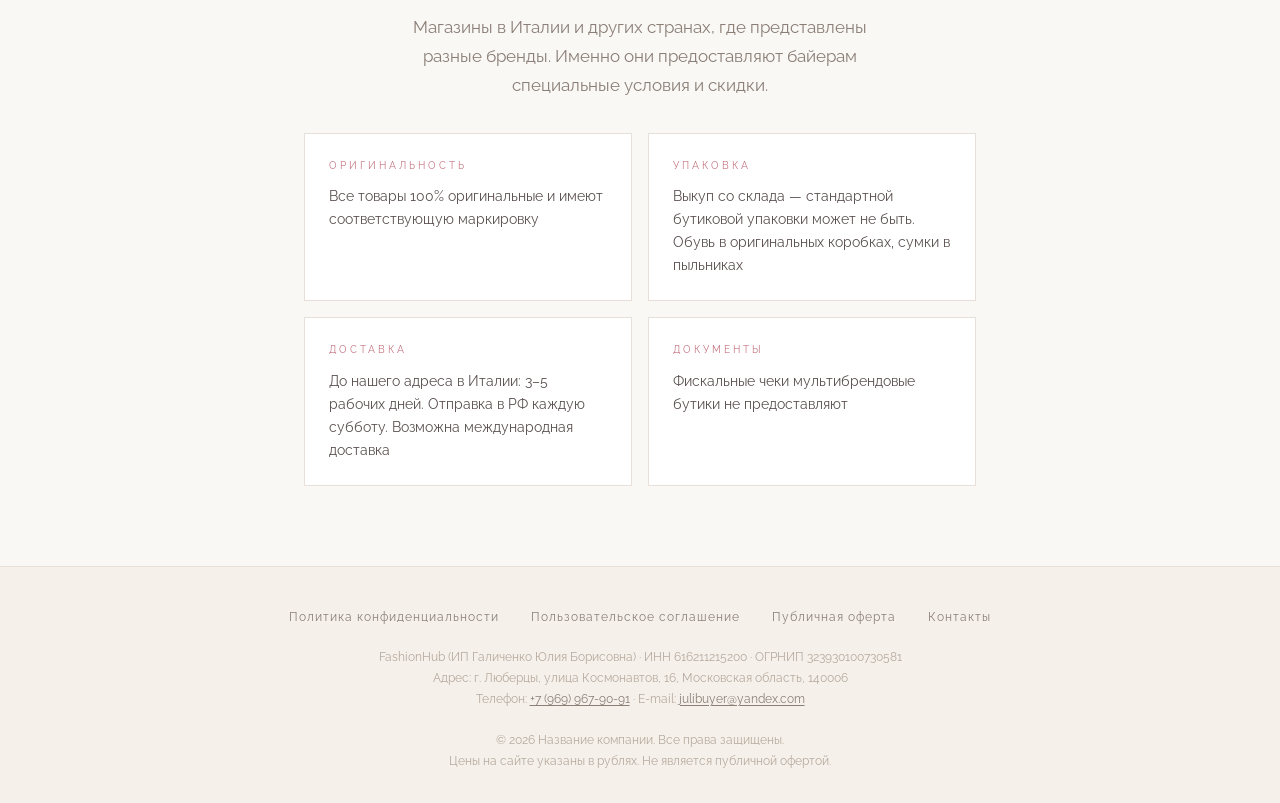
==== commit 4dfdb905: "Add asymmetric image layout to mid-cta section: 003 and 002" ====
--- a/index.html
+++ b/index.html
@@ -231,7 +231,10 @@
     </section>
 
     <!-- ===== MID CTA ===== -->
-    <div class="section reveal">
+    <div class="section reveal mid-cta-section">
+      <div class="mid-cta__images-top">
+        <img src="assets/003.jpg" alt="Fashion Hub" />
+      </div>
       <div class="mid-cta">
         <p>Весь каталог с фото, ценами и размерами — в магазине</p>
         <a
@@ -239,6 +242,9 @@
           class="btn btn-outline"
           >Перейти в каталог</a
         >
+      </div>
+      <div class="mid-cta__images-bottom">
+        <img src="assets/002.jpg" alt="Fashion Hub" />
       </div>
     </div>
 
--- a/css/layout.css
+++ b/css/layout.css
@@ -284,6 +284,72 @@
   font-weight: 300;
 }
 
+/* --- Mid CTA Section --- */
+.mid-cta-section {
+  position: relative;
+  padding: var(--section-pad-y) var(--section-pad-x);
+}
+
+.mid-cta__images-top,
+.mid-cta__images-bottom {
+  display: none;
+}
+
+@media (min-width: 1024px) {
+  .mid-cta-section {
+    display: grid;
+    grid-template-columns: 1fr 1fr 1fr;
+    grid-template-rows: auto auto;
+    gap: 2rem;
+    align-items: center;
+  }
+
+  .mid-cta__images-top {
+    display: block;
+    grid-column: 1;
+    grid-row: 1;
+    max-width: 280px;
+    justify-self: start;
+  }
+
+  .mid-cta {
+    grid-column: 2;
+    grid-row: 1 / 3;
+    align-self: center;
+  }
+
+  .mid-cta__images-bottom {
+    display: block;
+    grid-column: 3;
+    grid-row: 2;
+    max-width: 280px;
+    justify-self: end;
+  }
+}
+
+@media (min-width: 768px) and (max-width: 1023px) {
+  .mid-cta-section {
+    display: grid;
+    grid-template-columns: 1fr;
+    gap: 2rem;
+  }
+
+  .mid-cta__images-top,
+  .mid-cta__images-bottom {
+    display: block;
+    max-width: 100%;
+  }
+}
+
+.mid-cta__images-top img,
+.mid-cta__images-bottom img {
+  width: 100%;
+  height: auto;
+  border-radius: 12px;
+  box-shadow: 0 8px 24px rgba(0, 0, 0, 0.08);
+  display: block;
+}
+
 /* --- Footer --- */
 .footer {
   padding: 2.5rem 1.5rem 2rem;
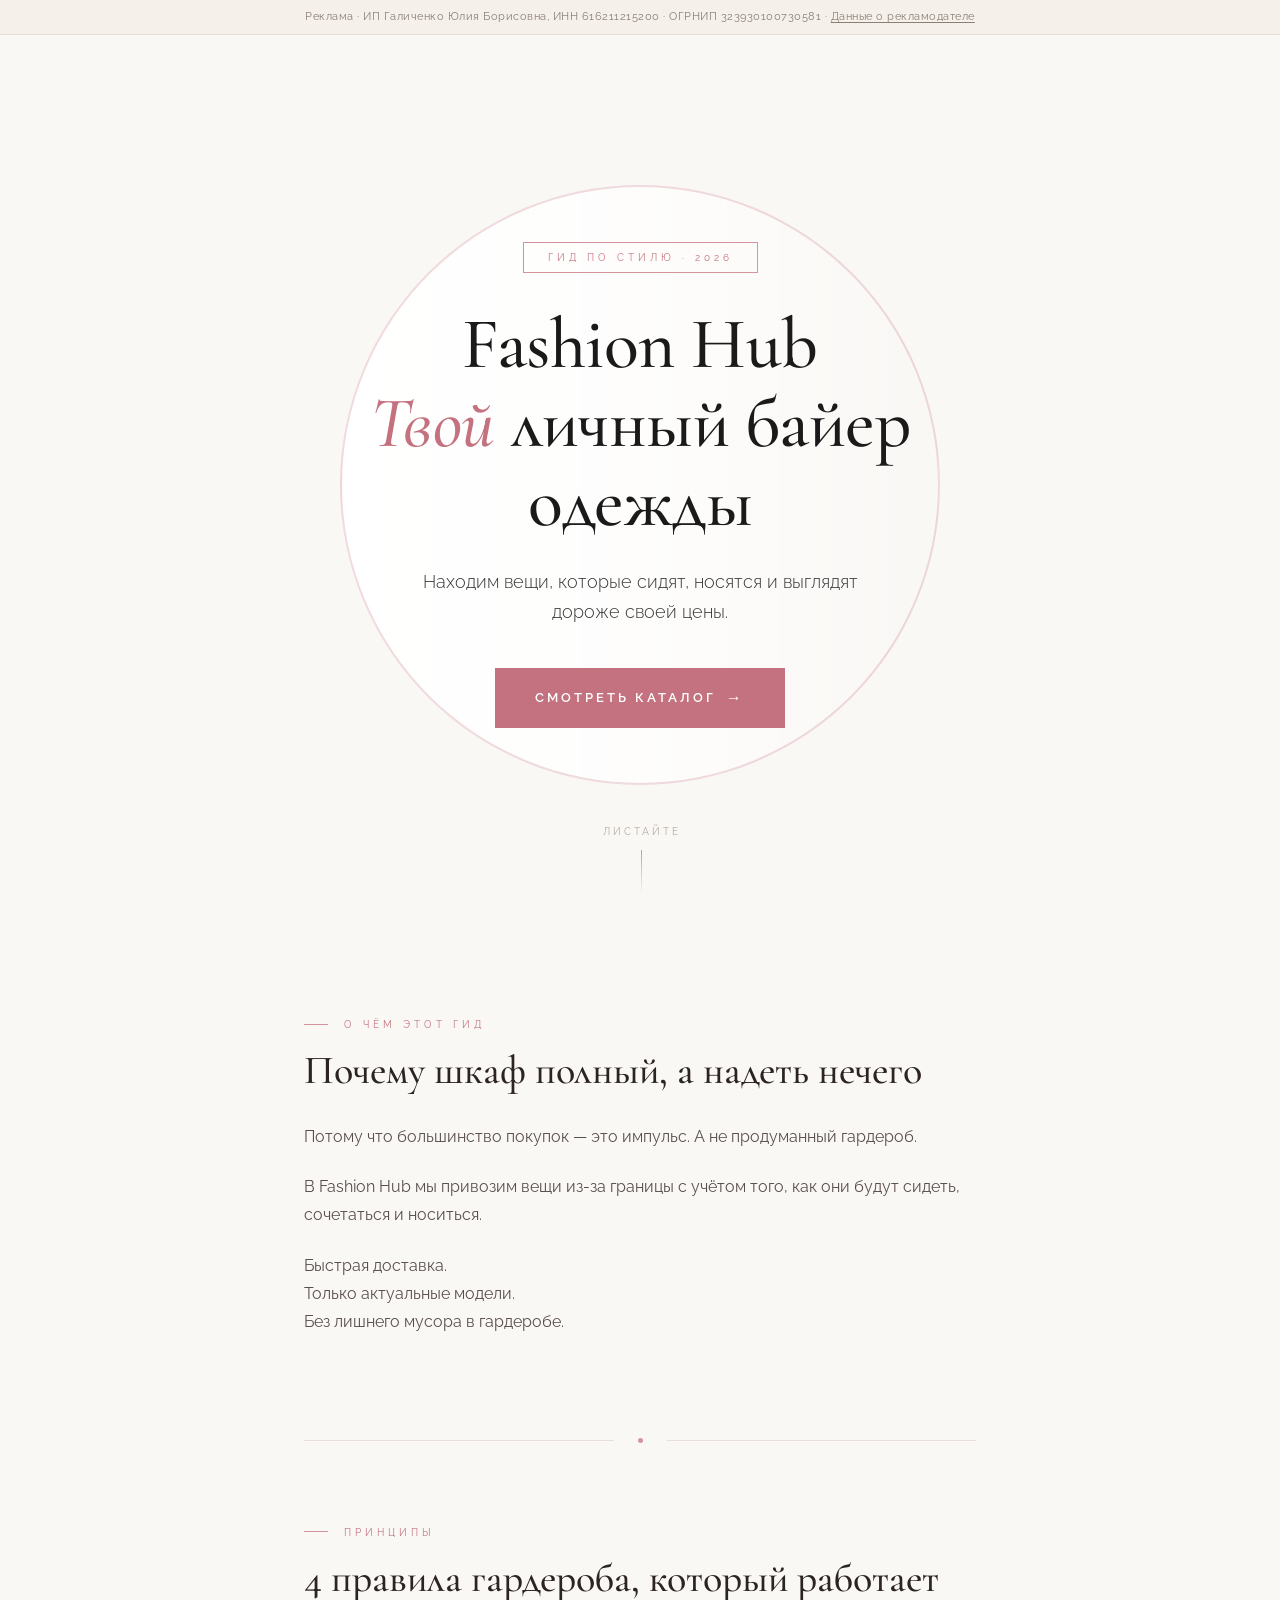
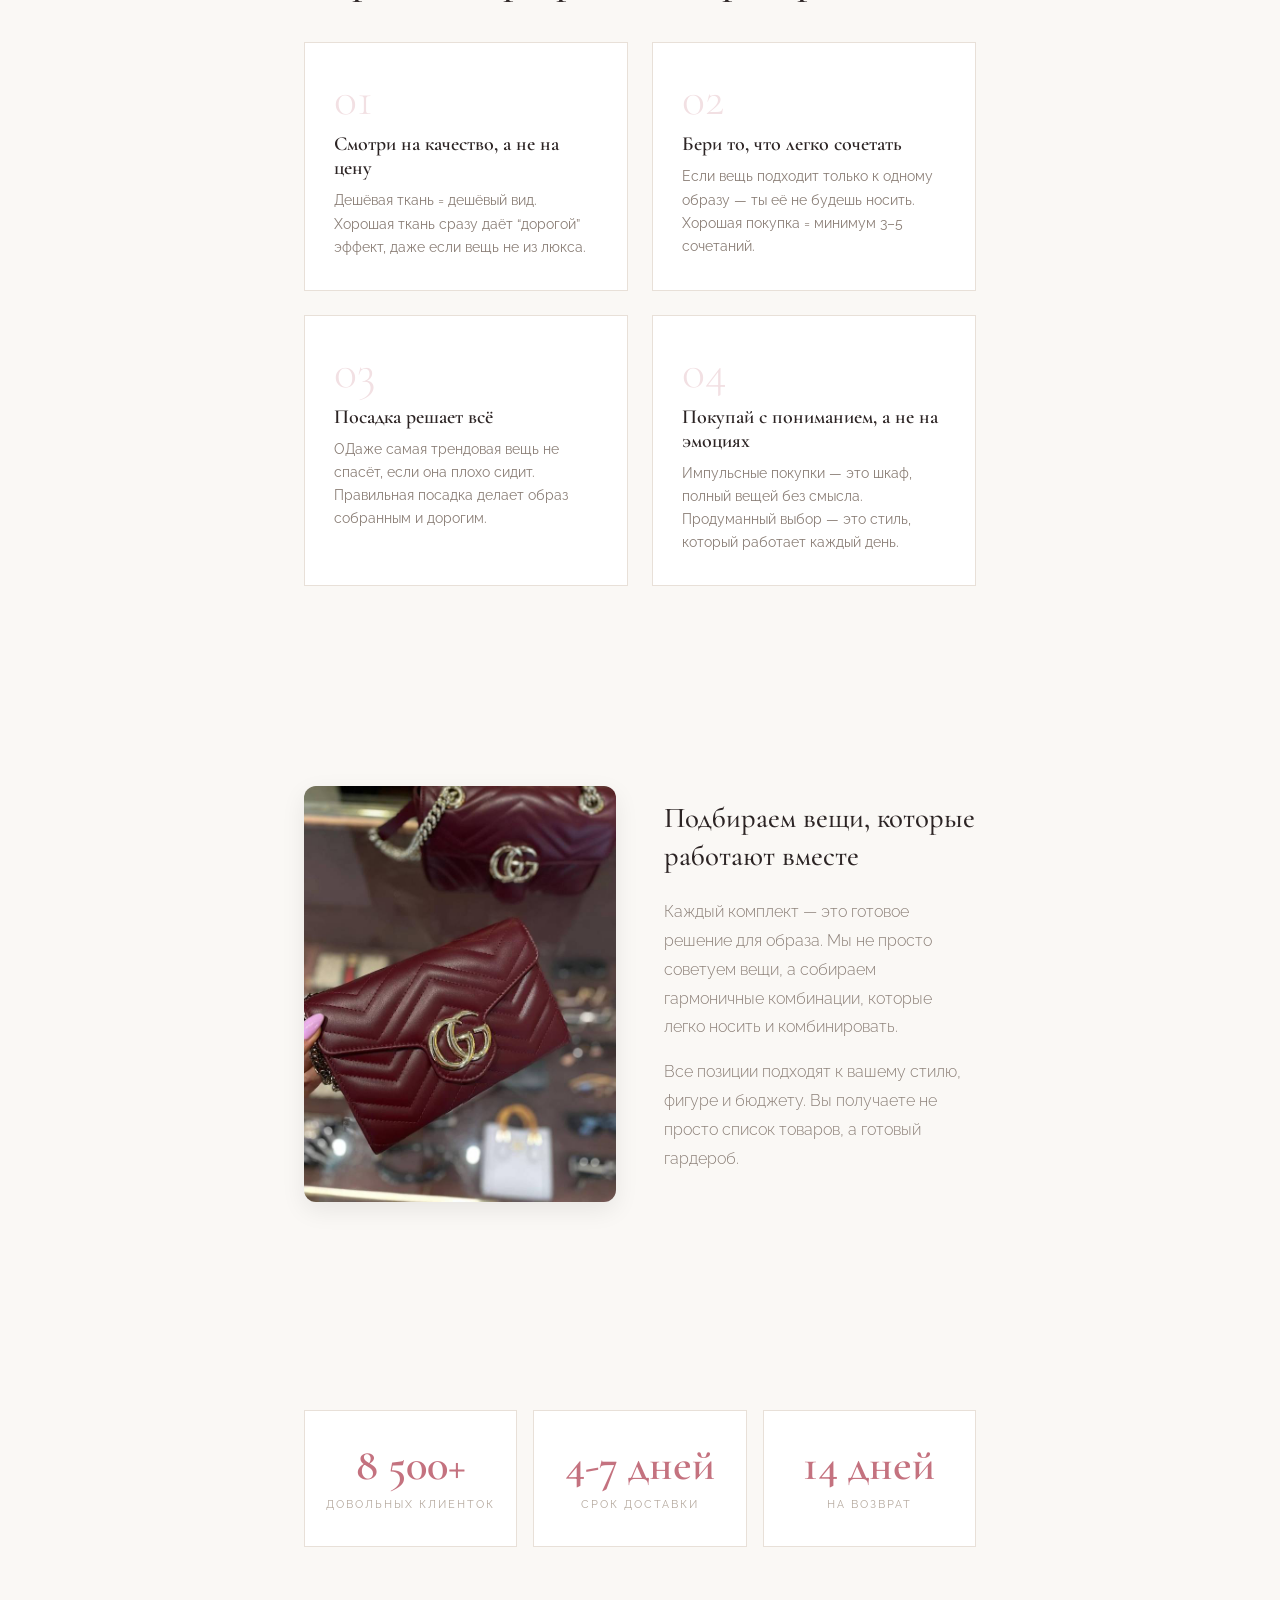
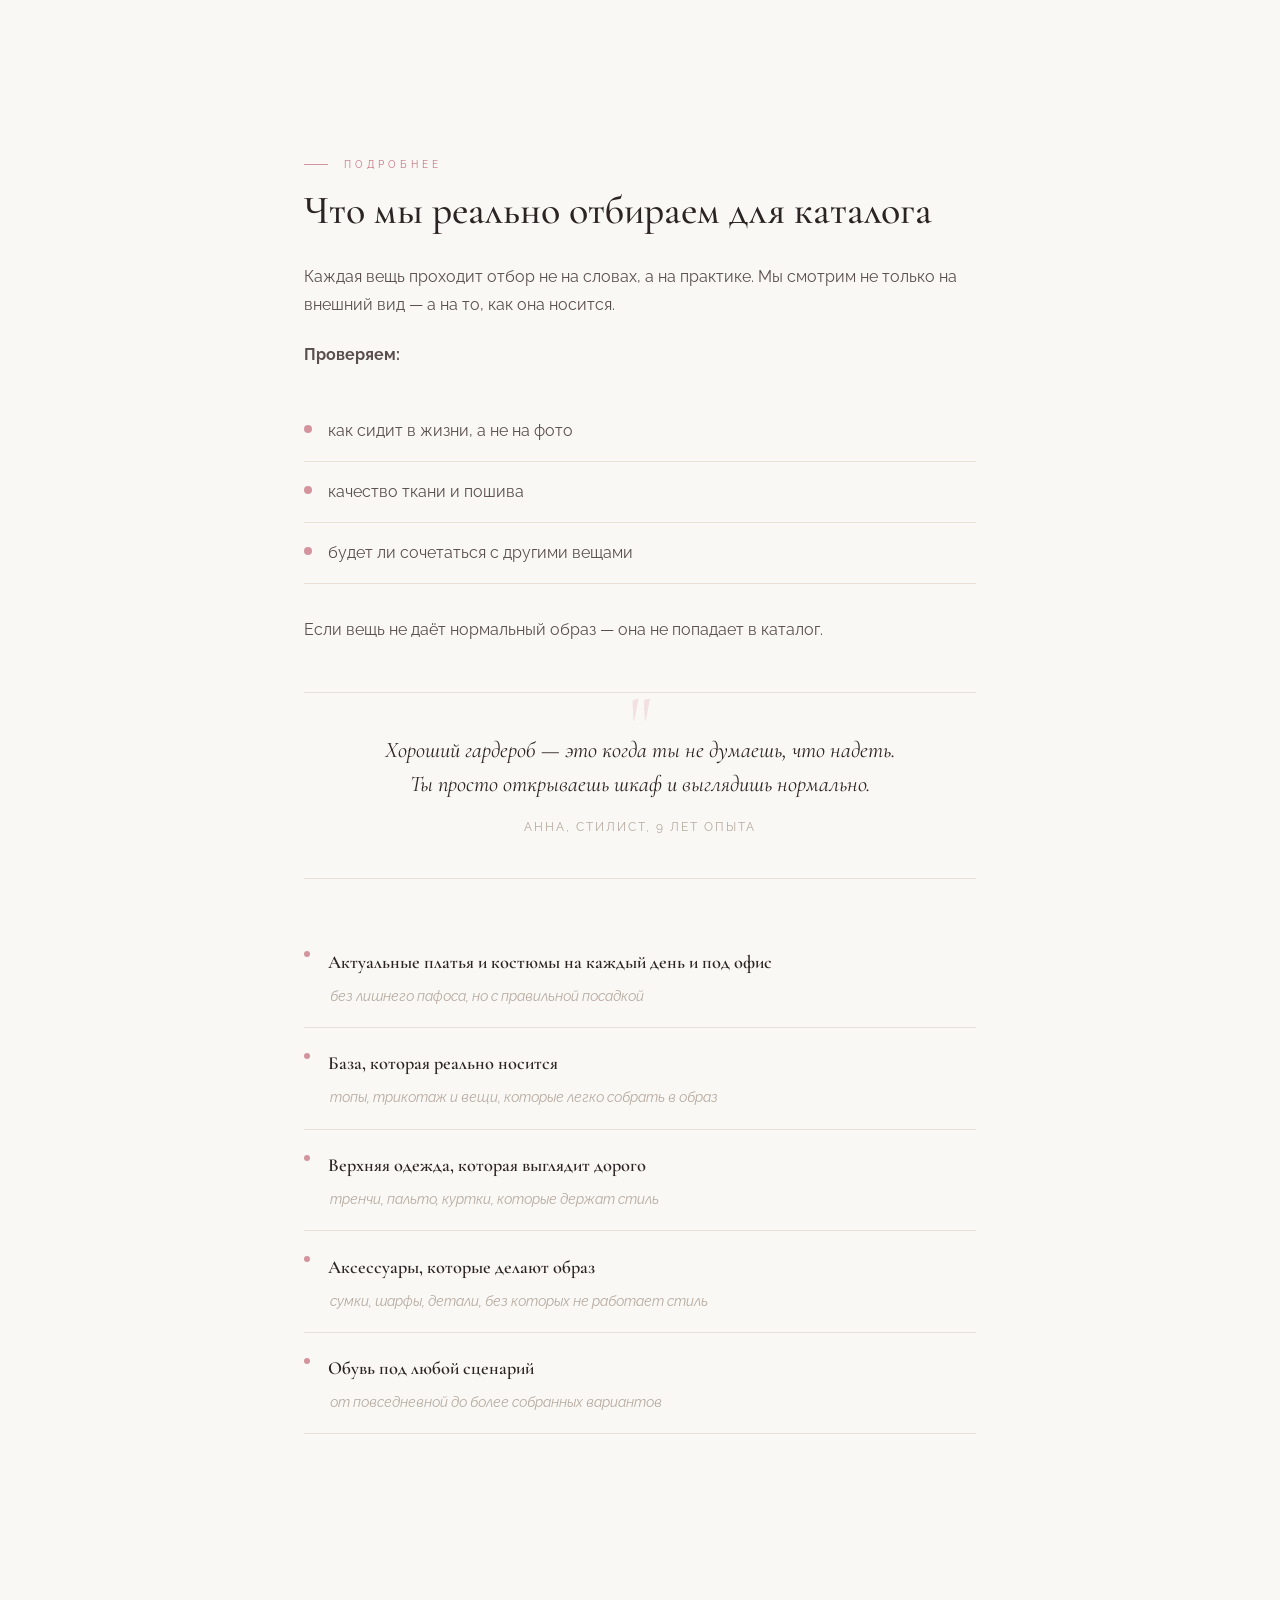
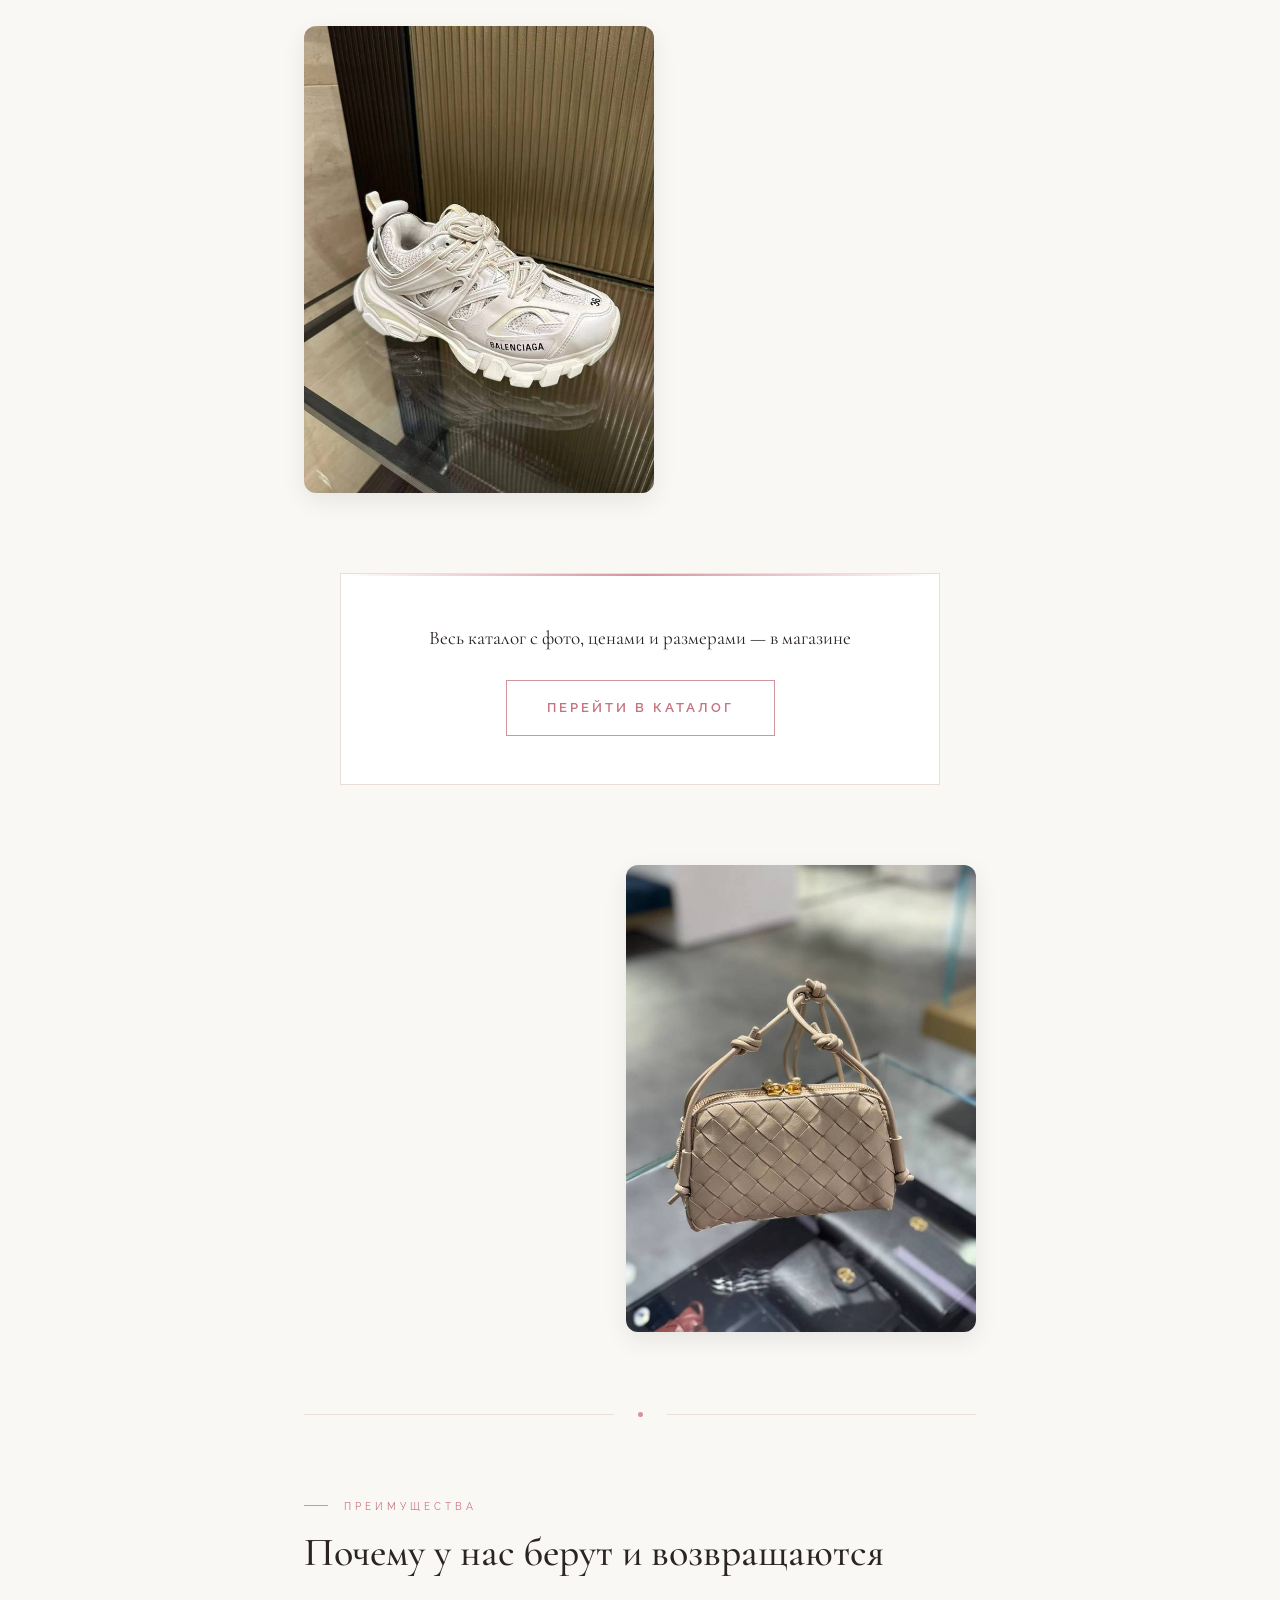
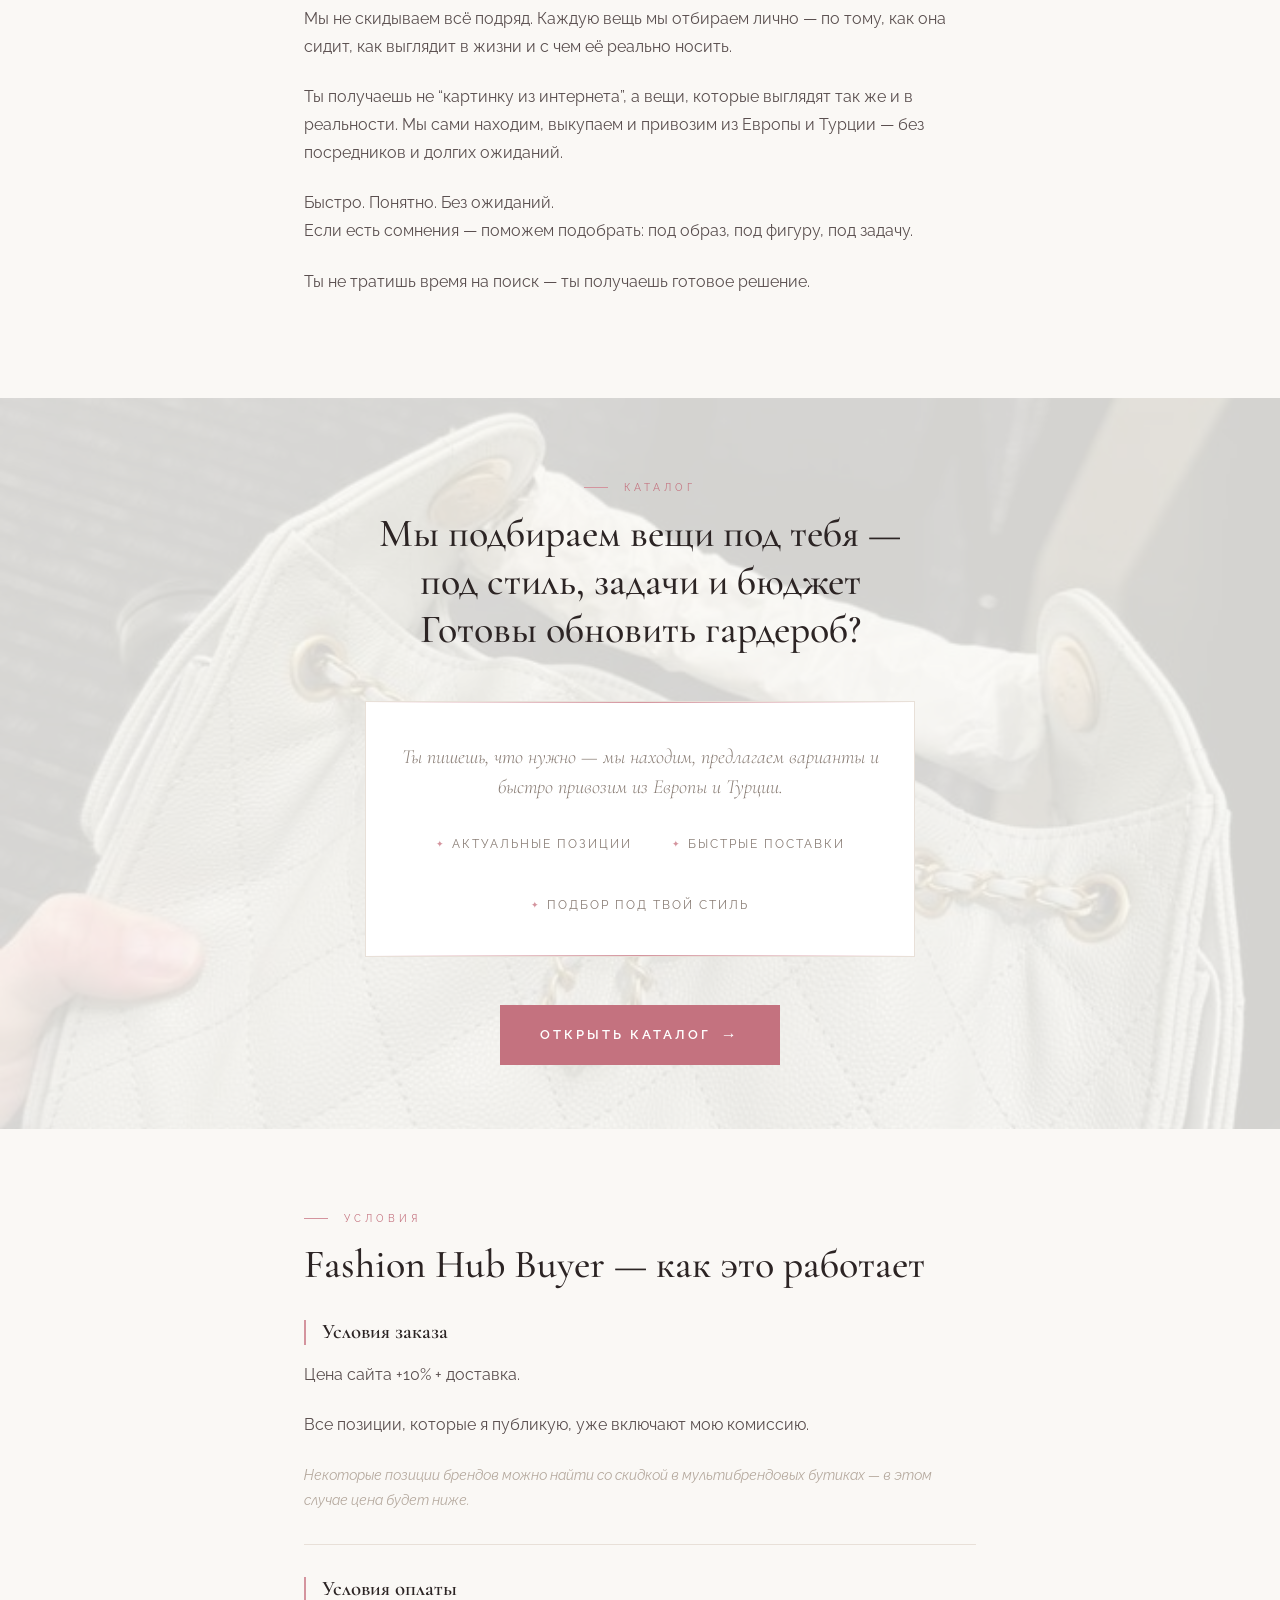
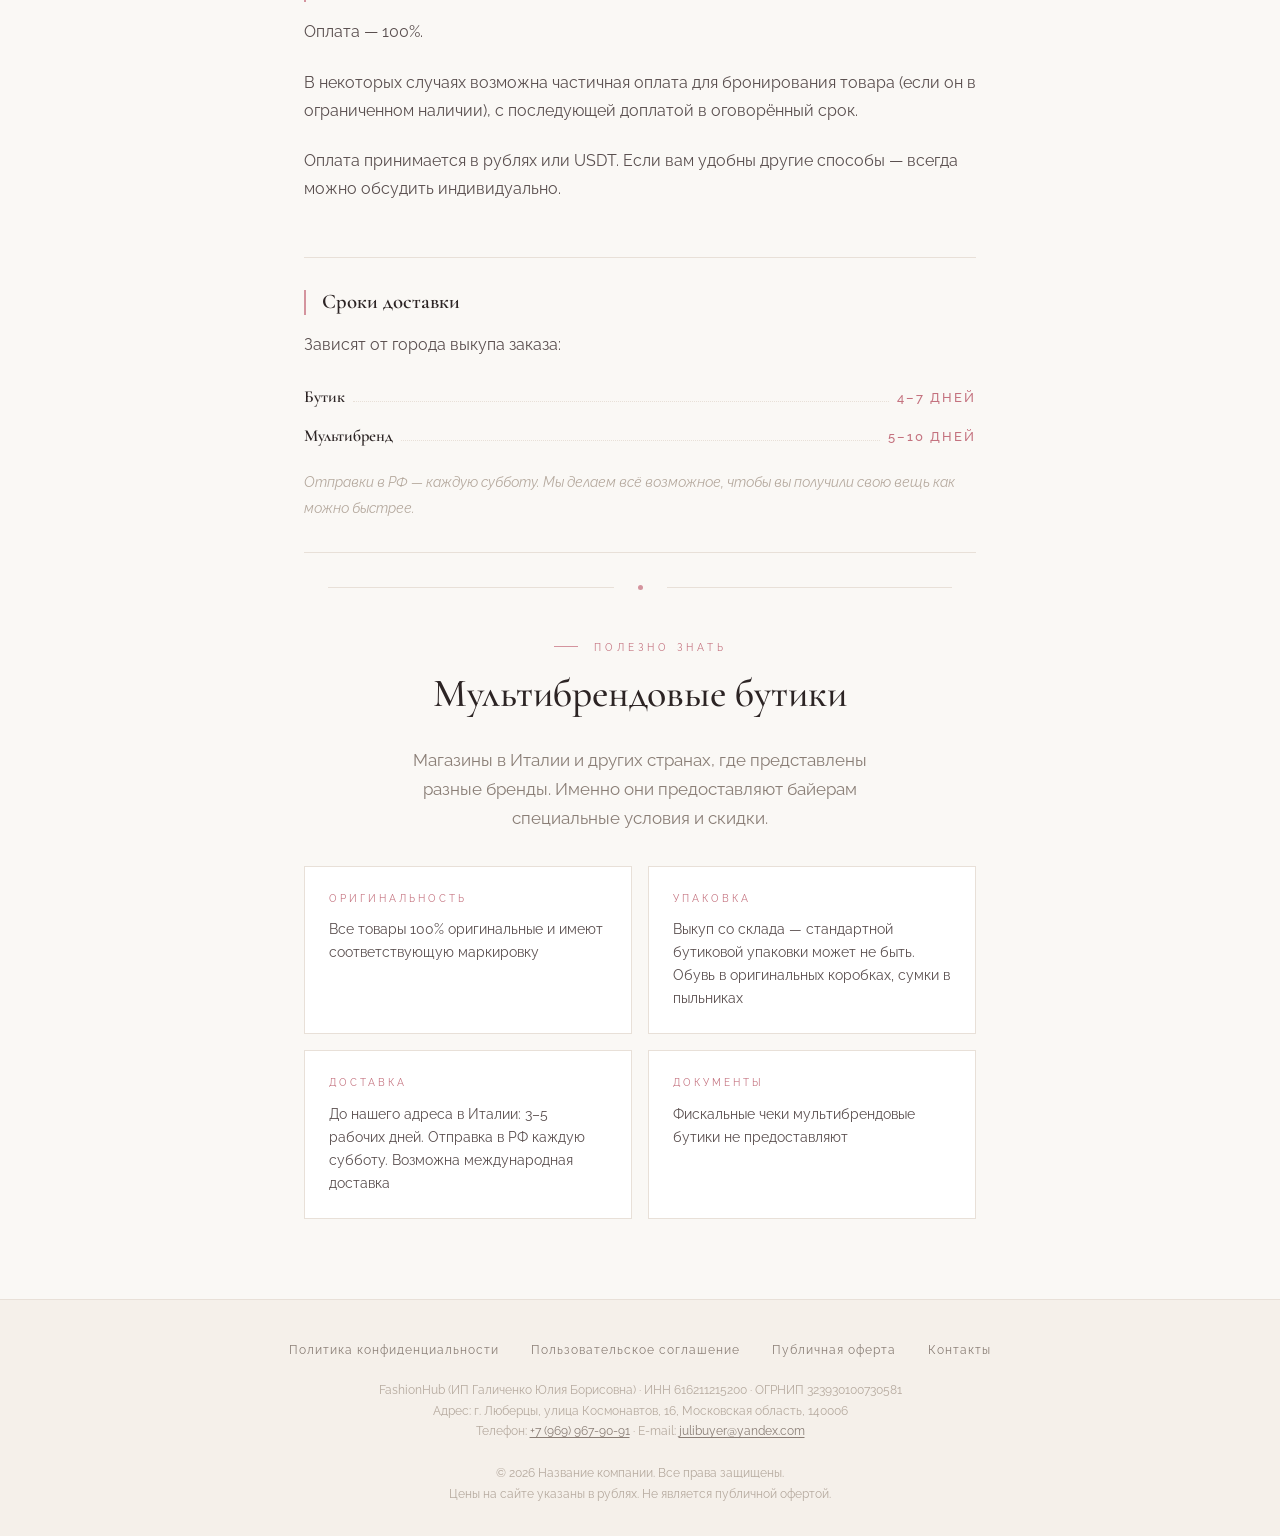
==== commit 3340ba40: "Fix hero button link to Telegram" ====
--- a/index.html
+++ b/index.html
@@ -58,7 +58,7 @@
           Находим вещи, которые сидят, носятся и выглядят дороже своей цены.
         </p>
         <a
-          href="https://ВАШ-МАГАЗИН.ru?utm_source=yandex&utm_medium=cpc&utm_campaign=women_preland"
+          href="https://t.me/fashionhub_buyer"
           class="btn btn-primary"
           >Смотреть каталог</a
         >
--- a/css/layout.css
+++ b/css/layout.css
@@ -286,58 +286,54 @@
 
 /* --- Mid CTA Section --- */
 .mid-cta-section {
-  position: relative;
   padding: var(--section-pad-y) var(--section-pad-x);
+  display: flex;
+  flex-direction: column;
+  align-items: center;
+  gap: 2rem;
 }
 
 .mid-cta__images-top,
 .mid-cta__images-bottom {
-  display: none;
+  display: block;
+  width: 100%;
+  max-width: 300px;
+}
+
+.mid-cta__images-top {
+  align-self: center;
+}
+
+.mid-cta__images-bottom {
+  align-self: center;
+}
+
+@media (min-width: 768px) {
+  .mid-cta__images-top {
+    align-self: flex-start;
+  }
+
+  .mid-cta__images-bottom {
+    align-self: flex-end;
+  }
+}
+
+.mid-cta {
+  width: 100%;
+  max-width: 600px;
 }
 
 @media (min-width: 1024px) {
-  .mid-cta-section {
-    display: grid;
-    grid-template-columns: 1fr 1fr 1fr;
-    grid-template-rows: auto auto;
-    gap: 2rem;
-    align-items: center;
-  }
-
   .mid-cta__images-top {
-    display: block;
-    grid-column: 1;
-    grid-row: 1;
-    max-width: 280px;
-    justify-self: start;
+    max-width: 350px;
   }
 
   .mid-cta {
-    grid-column: 2;
-    grid-row: 1 / 3;
-    align-self: center;
+    max-width: 600px;
   }
 
   .mid-cta__images-bottom {
-    display: block;
-    grid-column: 3;
-    grid-row: 2;
-    max-width: 280px;
-    justify-self: end;
-  }
-}
-
-@media (min-width: 768px) and (max-width: 1023px) {
-  .mid-cta-section {
-    display: grid;
-    grid-template-columns: 1fr;
-    gap: 2rem;
-  }
-
-  .mid-cta__images-top,
-  .mid-cta__images-bottom {
-    display: block;
-    max-width: 100%;
+    max-width: 350px;
   }
 }
 
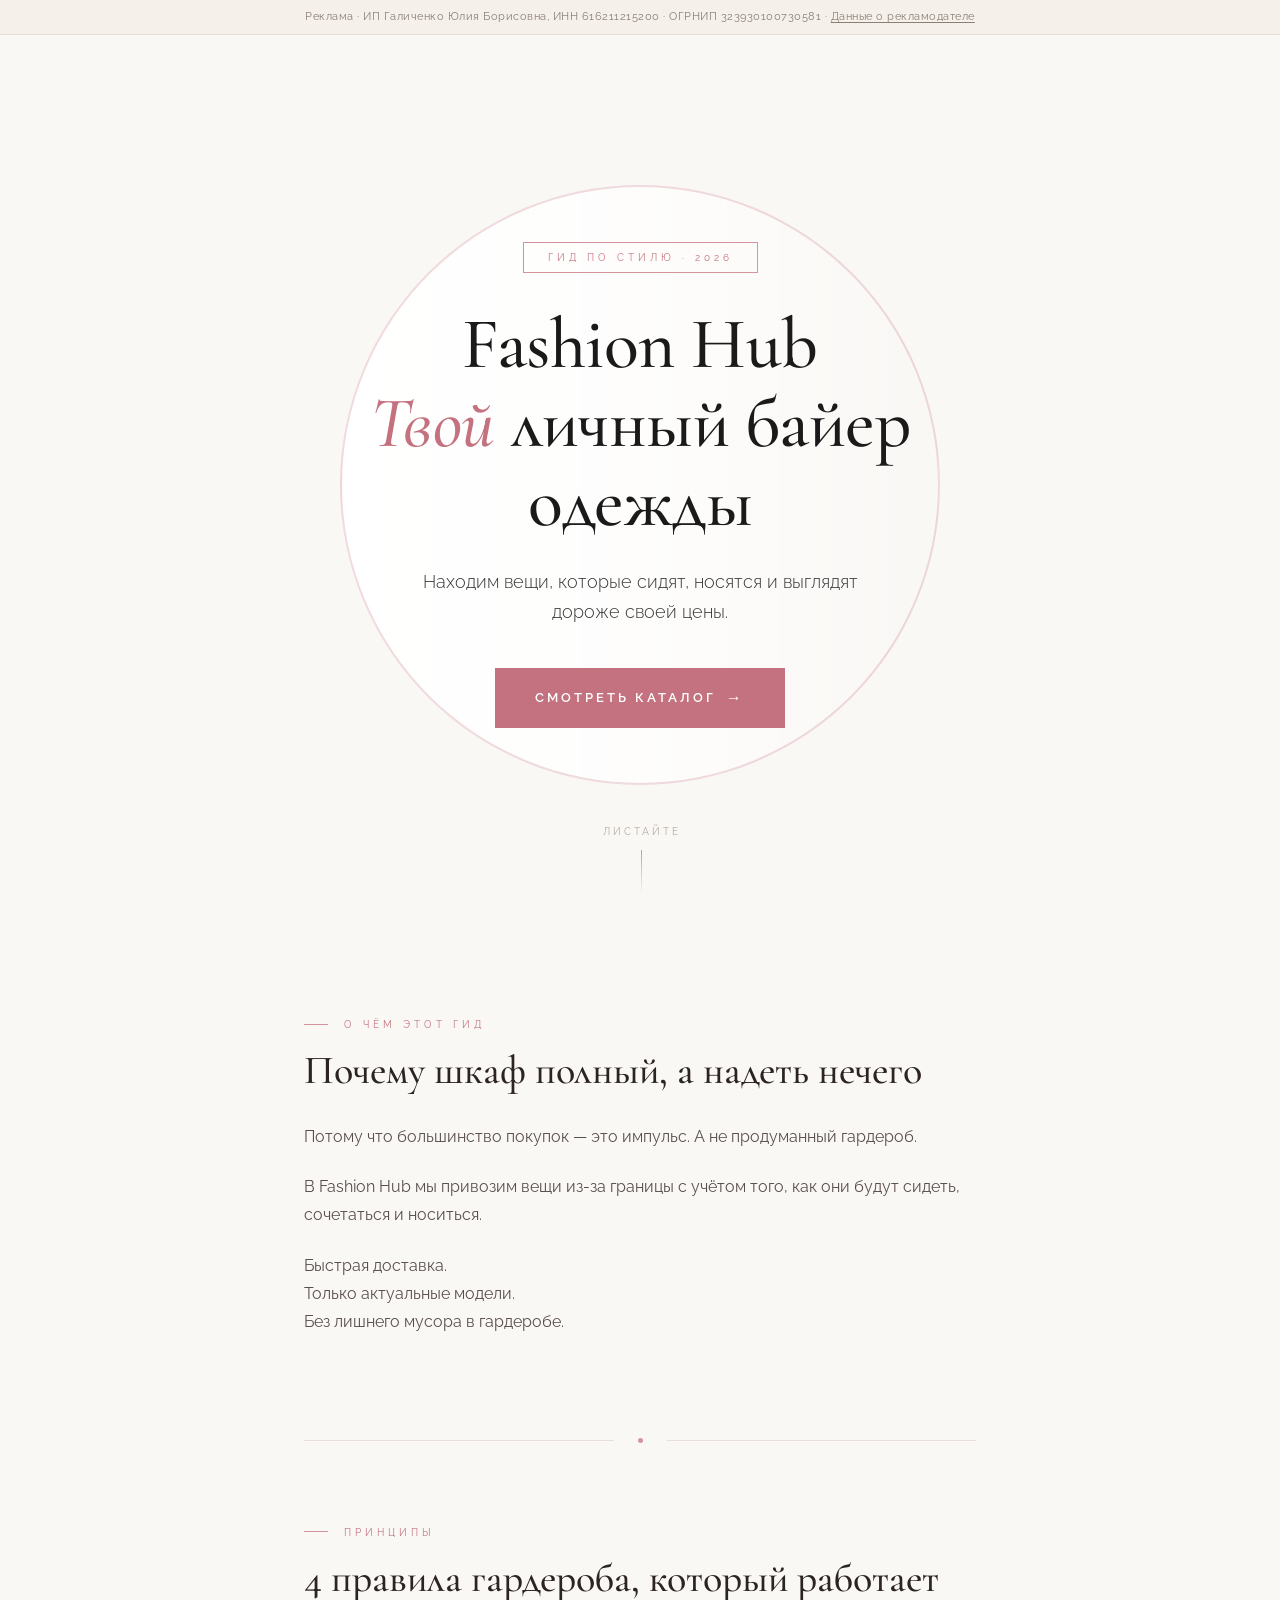
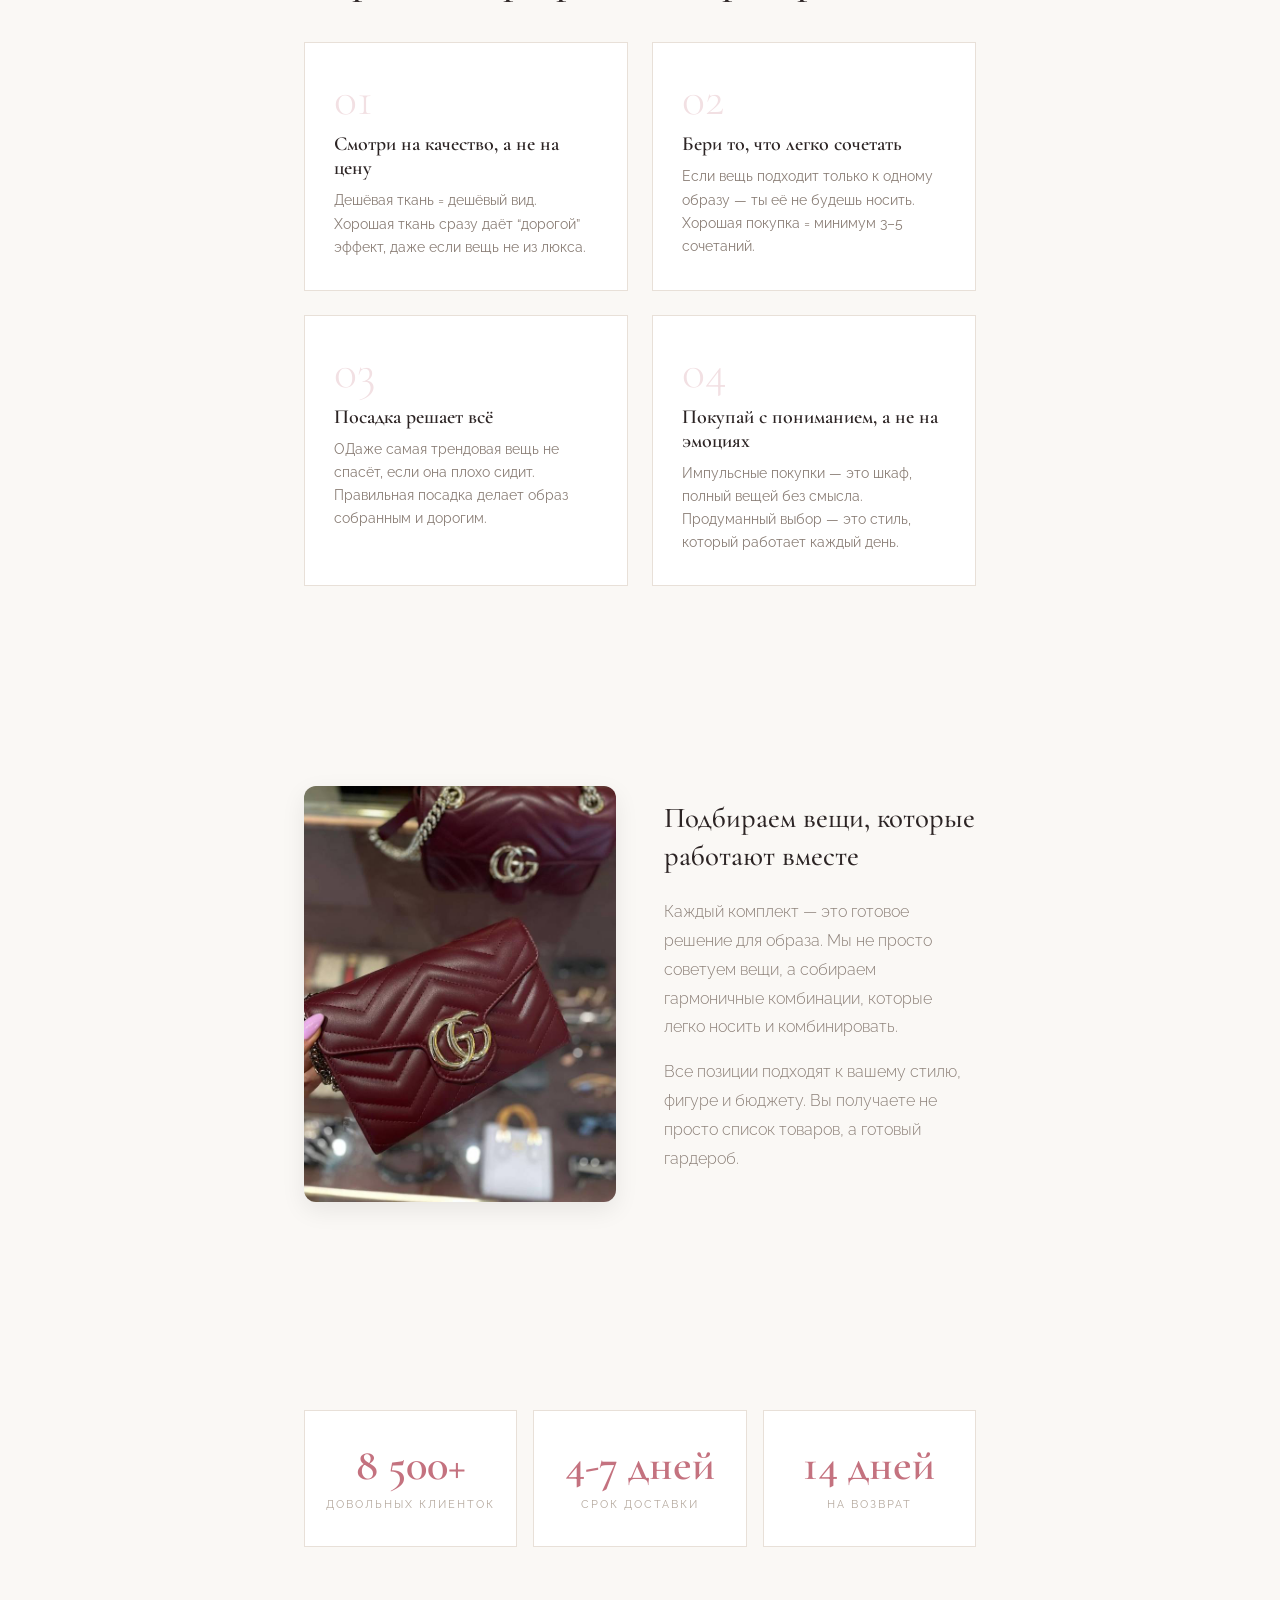
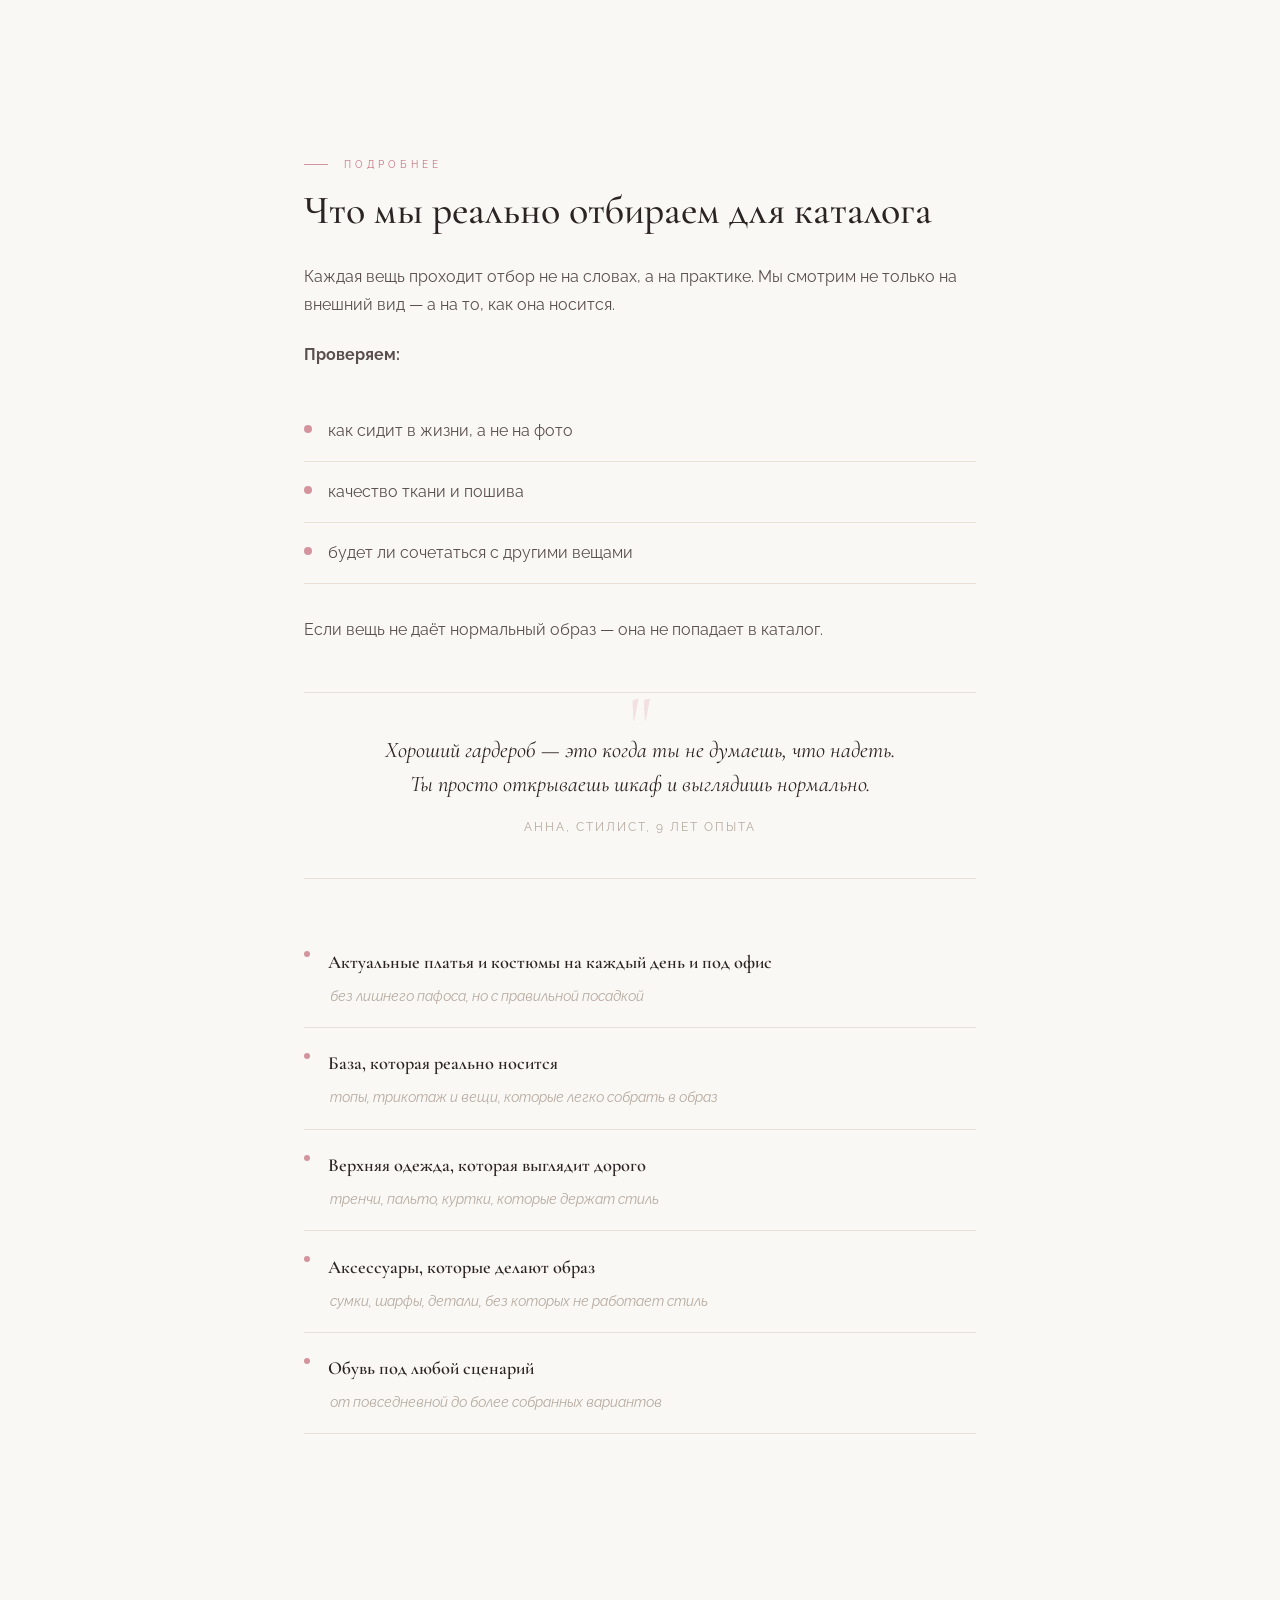
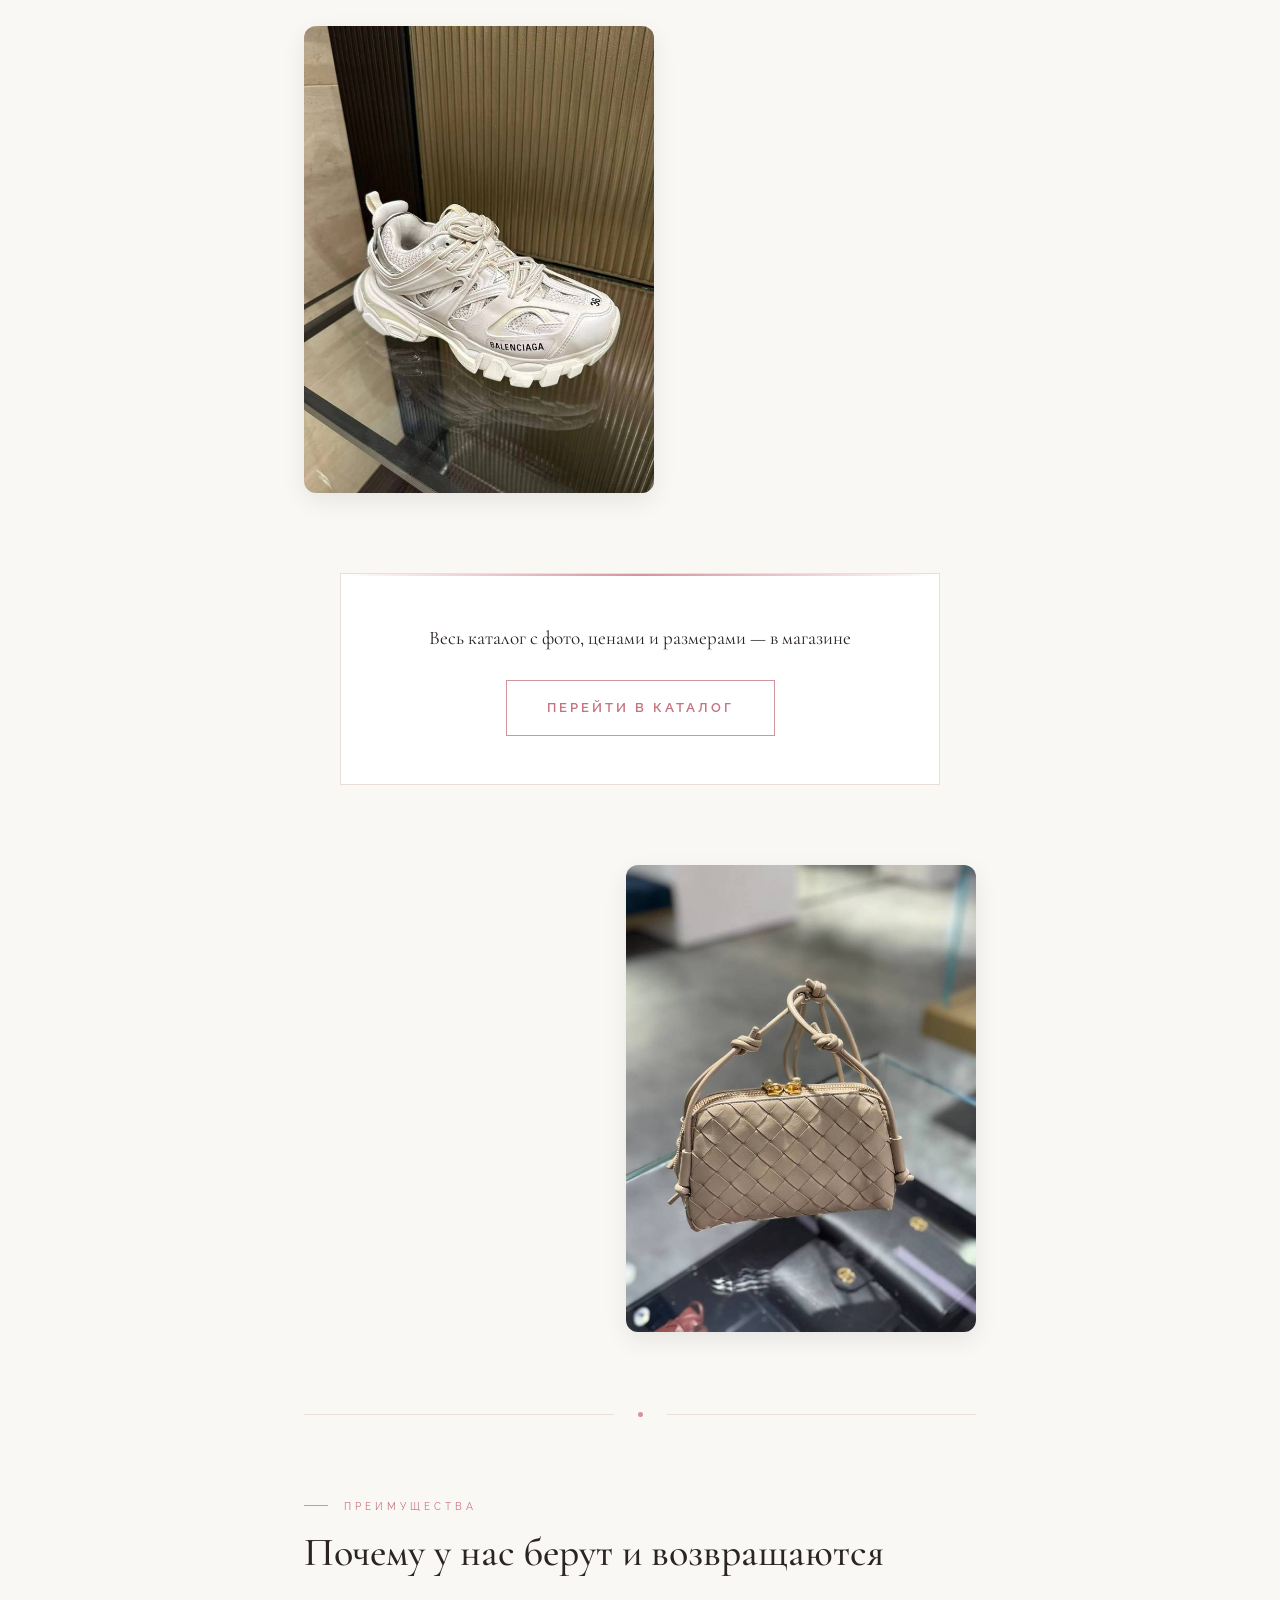
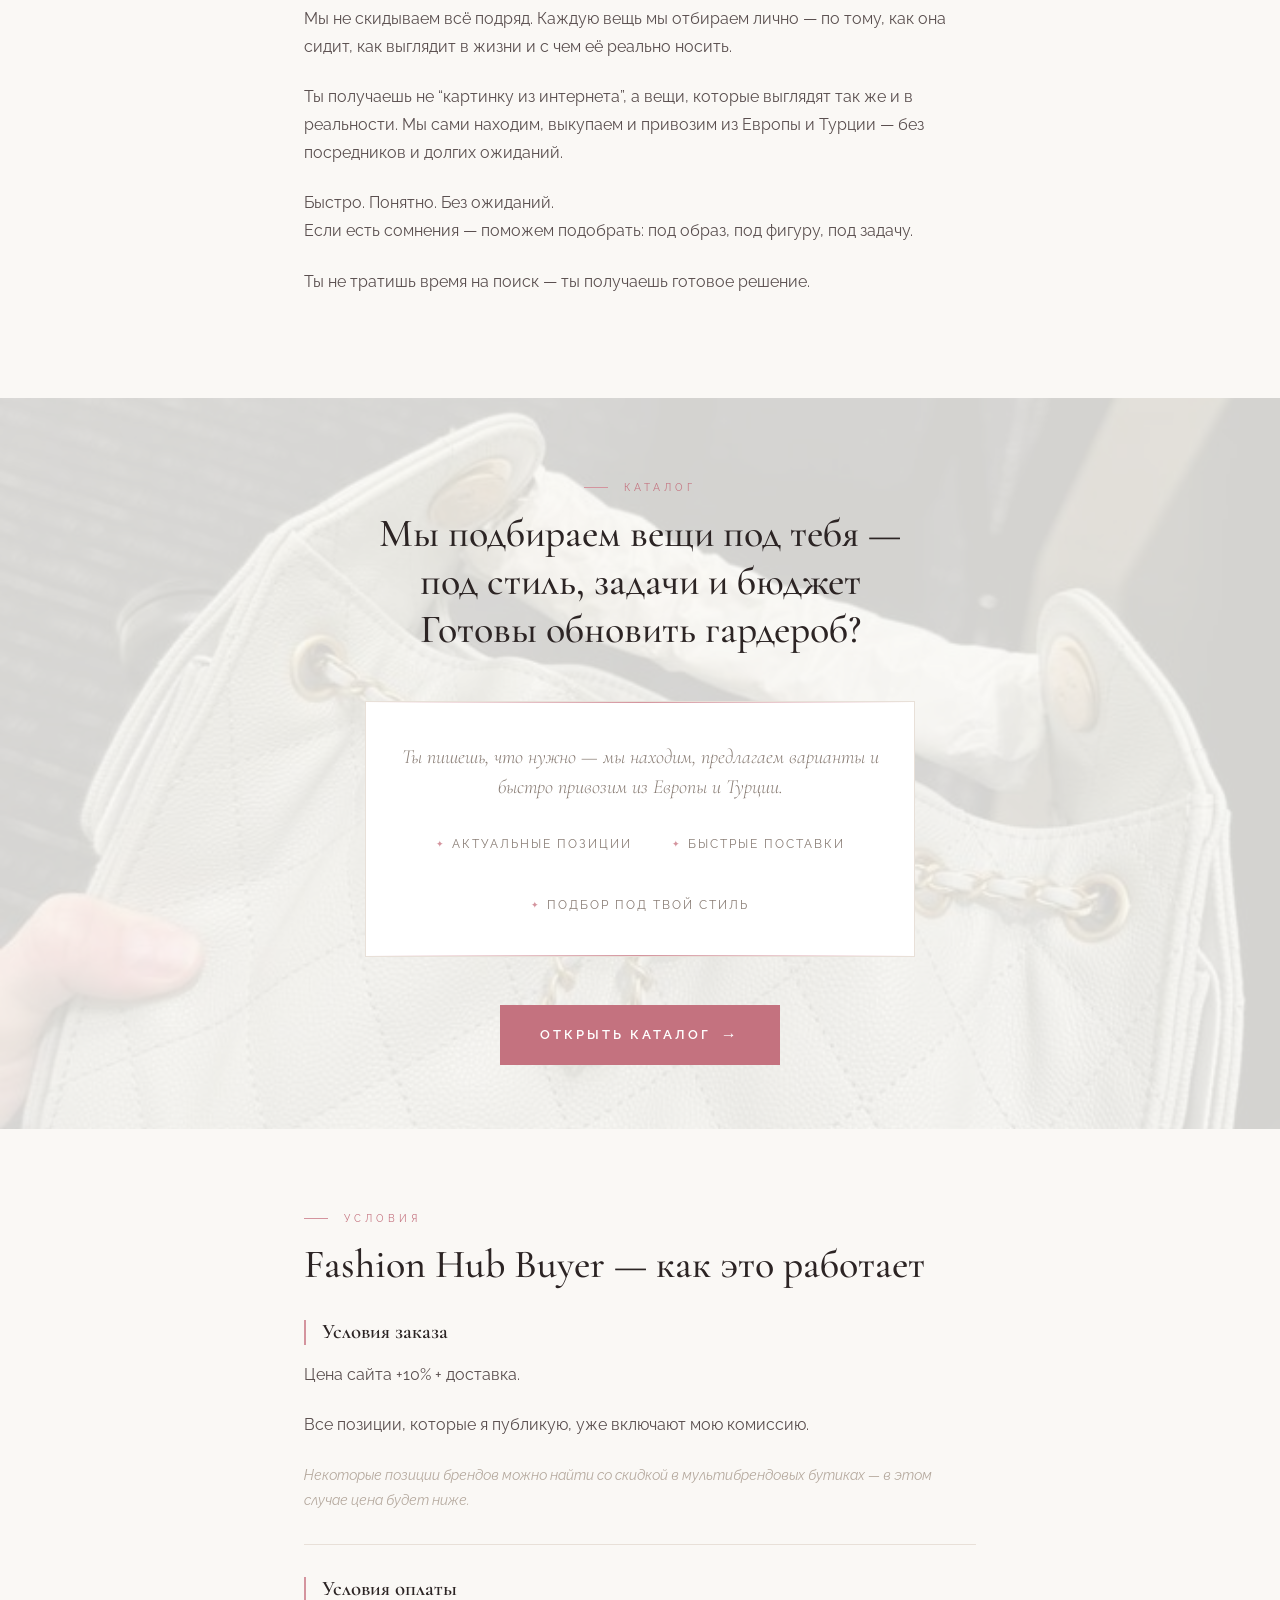
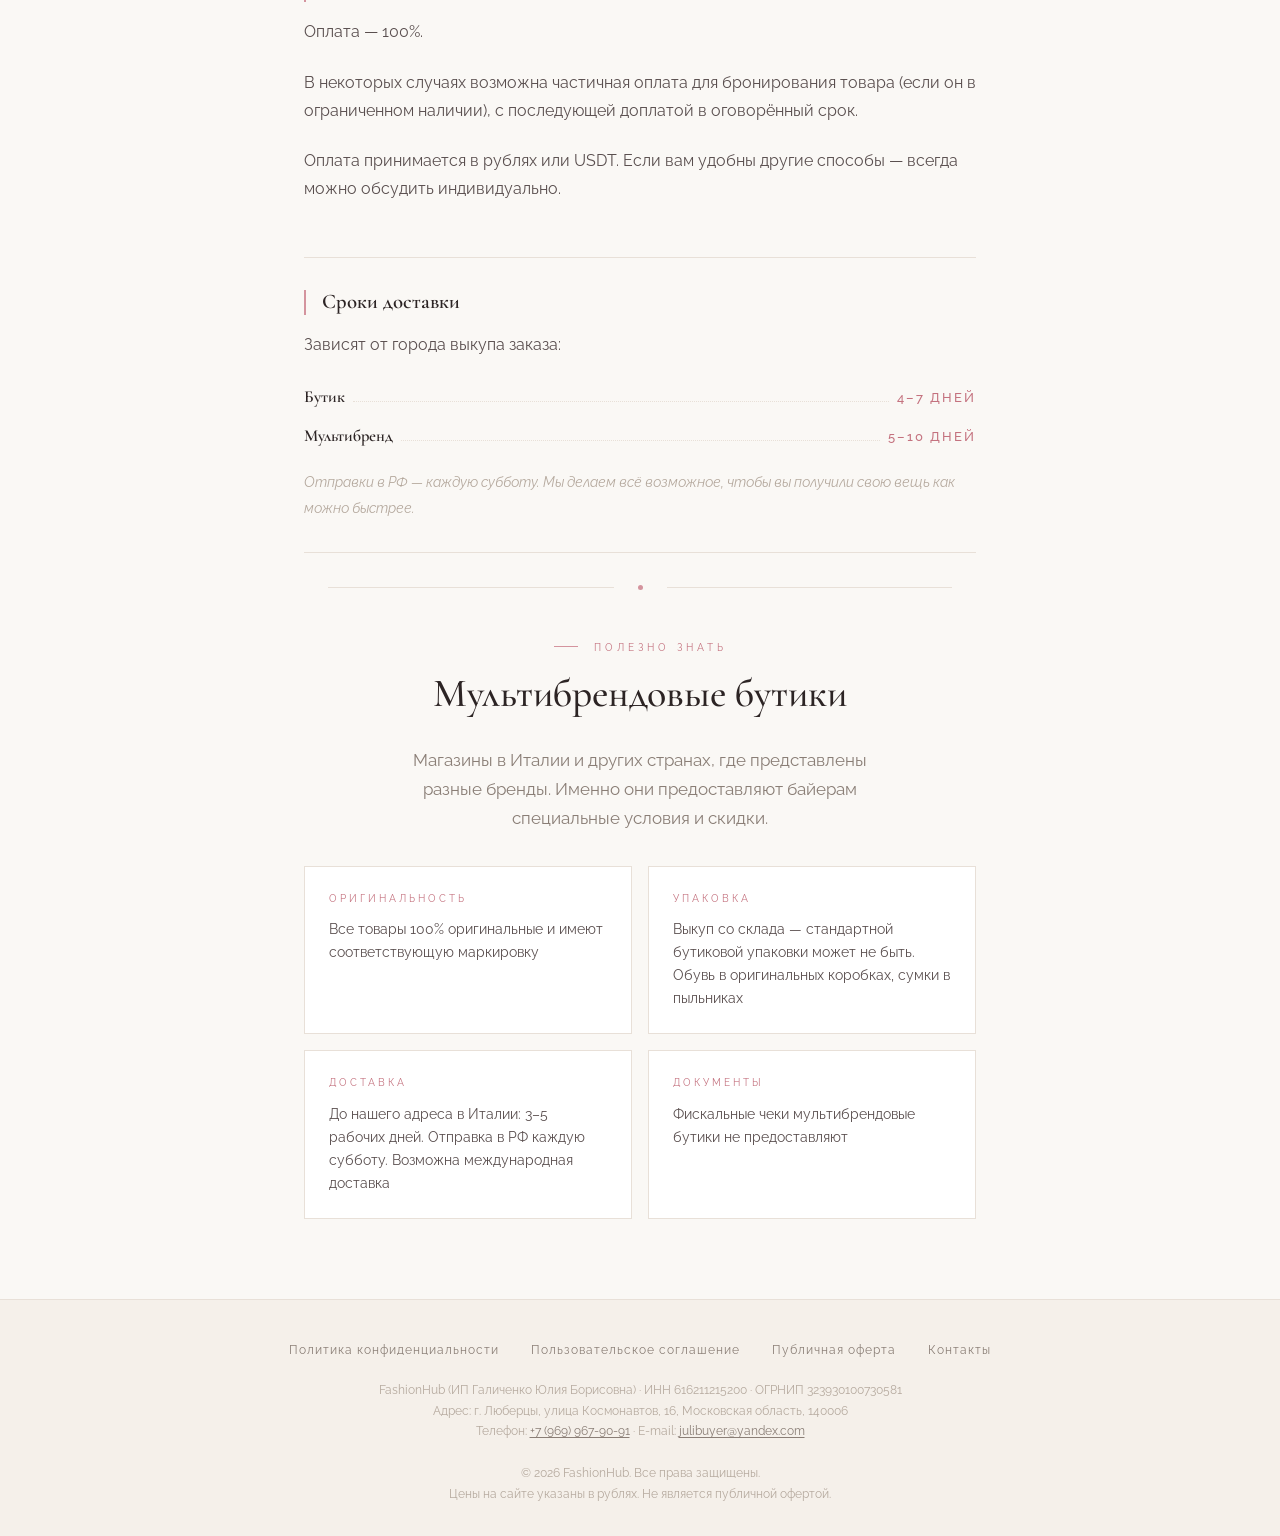
==== commit 1deb617c: "Remove (FashionHub) from INN/OGRN, update footer company name" ====
--- a/index.html
+++ b/index.html
@@ -435,7 +435,7 @@
         Адрес: г. Люберцы, улица Космонавтов, 16, Московская область, 140006 <br />
         Телефон: <a href="tel:+79699679091">+7 (969) 967-90-91</a> · E-mail:
         <a href="mailto:julibuyer@yandex.com">julibuyer@yandex.com</a><br /><br />
-        © 2026 Название компании. Все права защищены.<br />
+        © 2026 FashionHub. Все права защищены.<br />
         Цены на сайте указаны в рублях. Не является публичной офертой.
       </div>
     </footer>
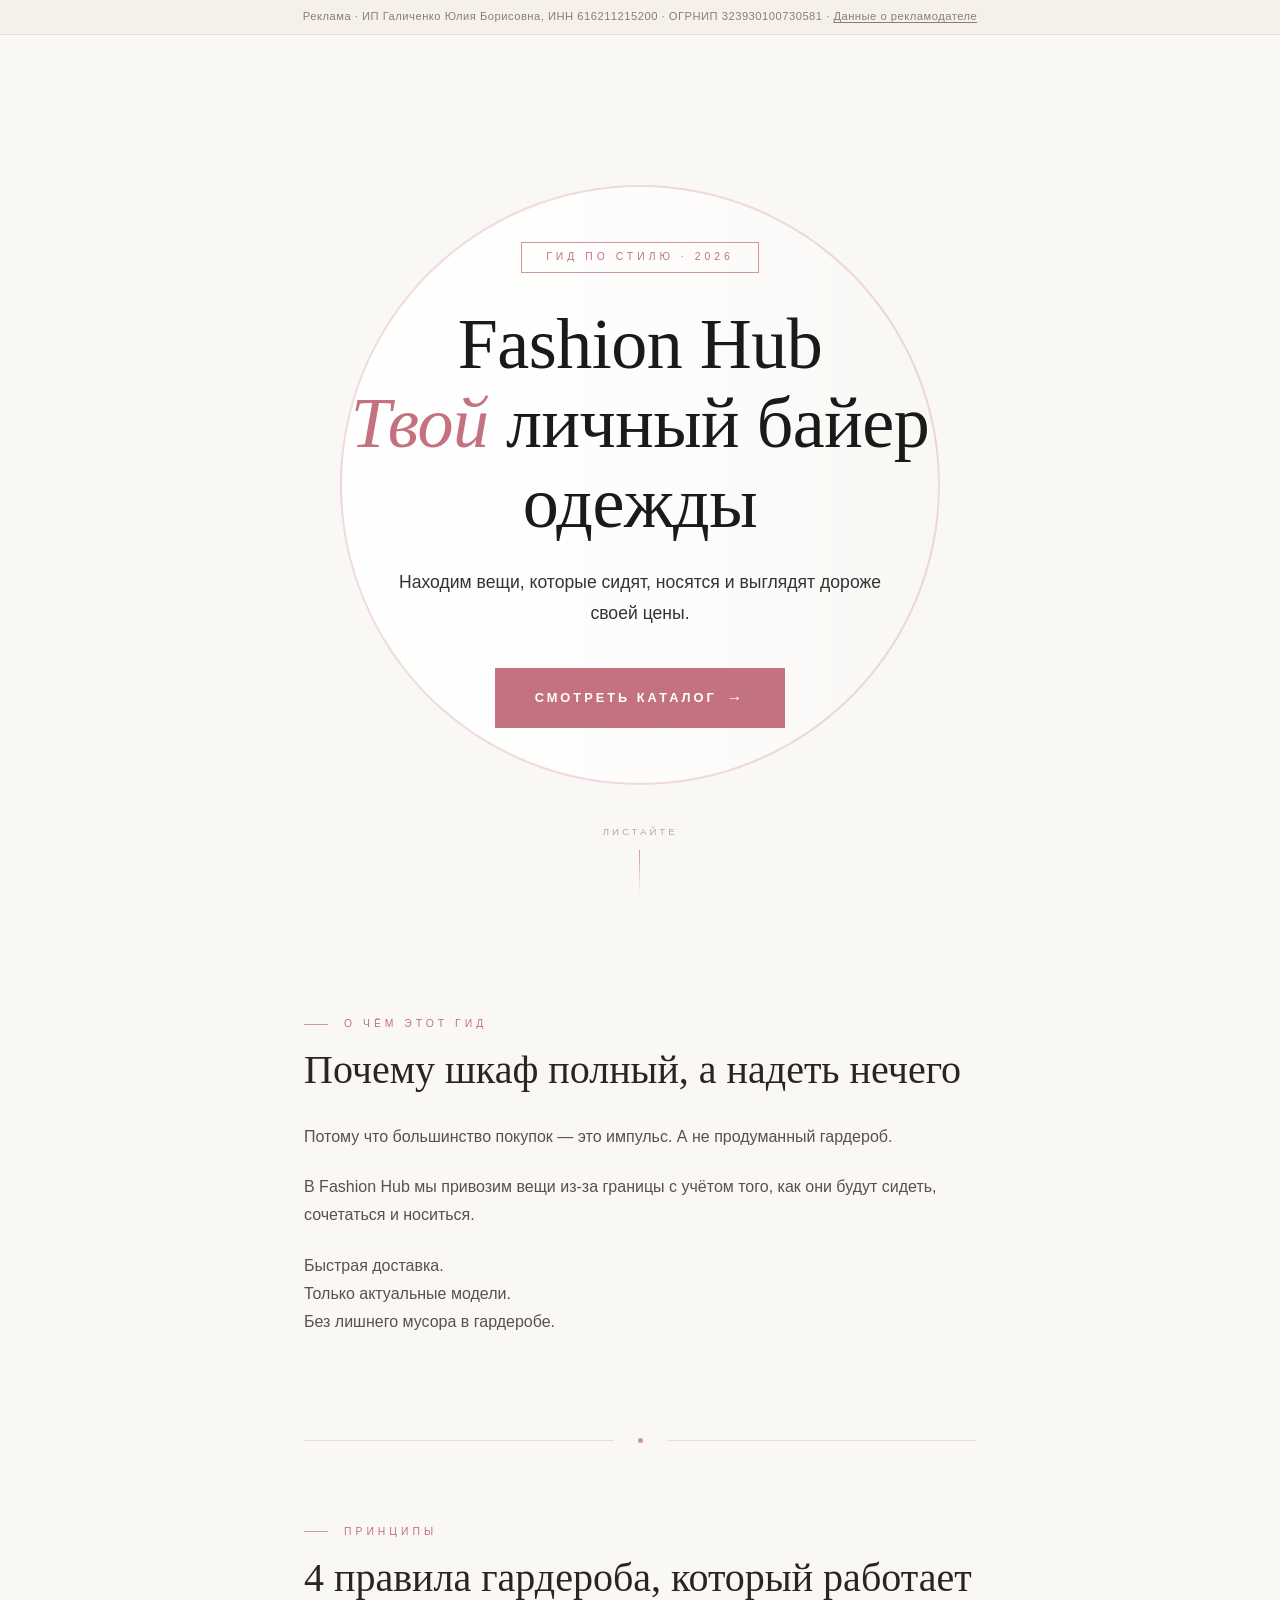
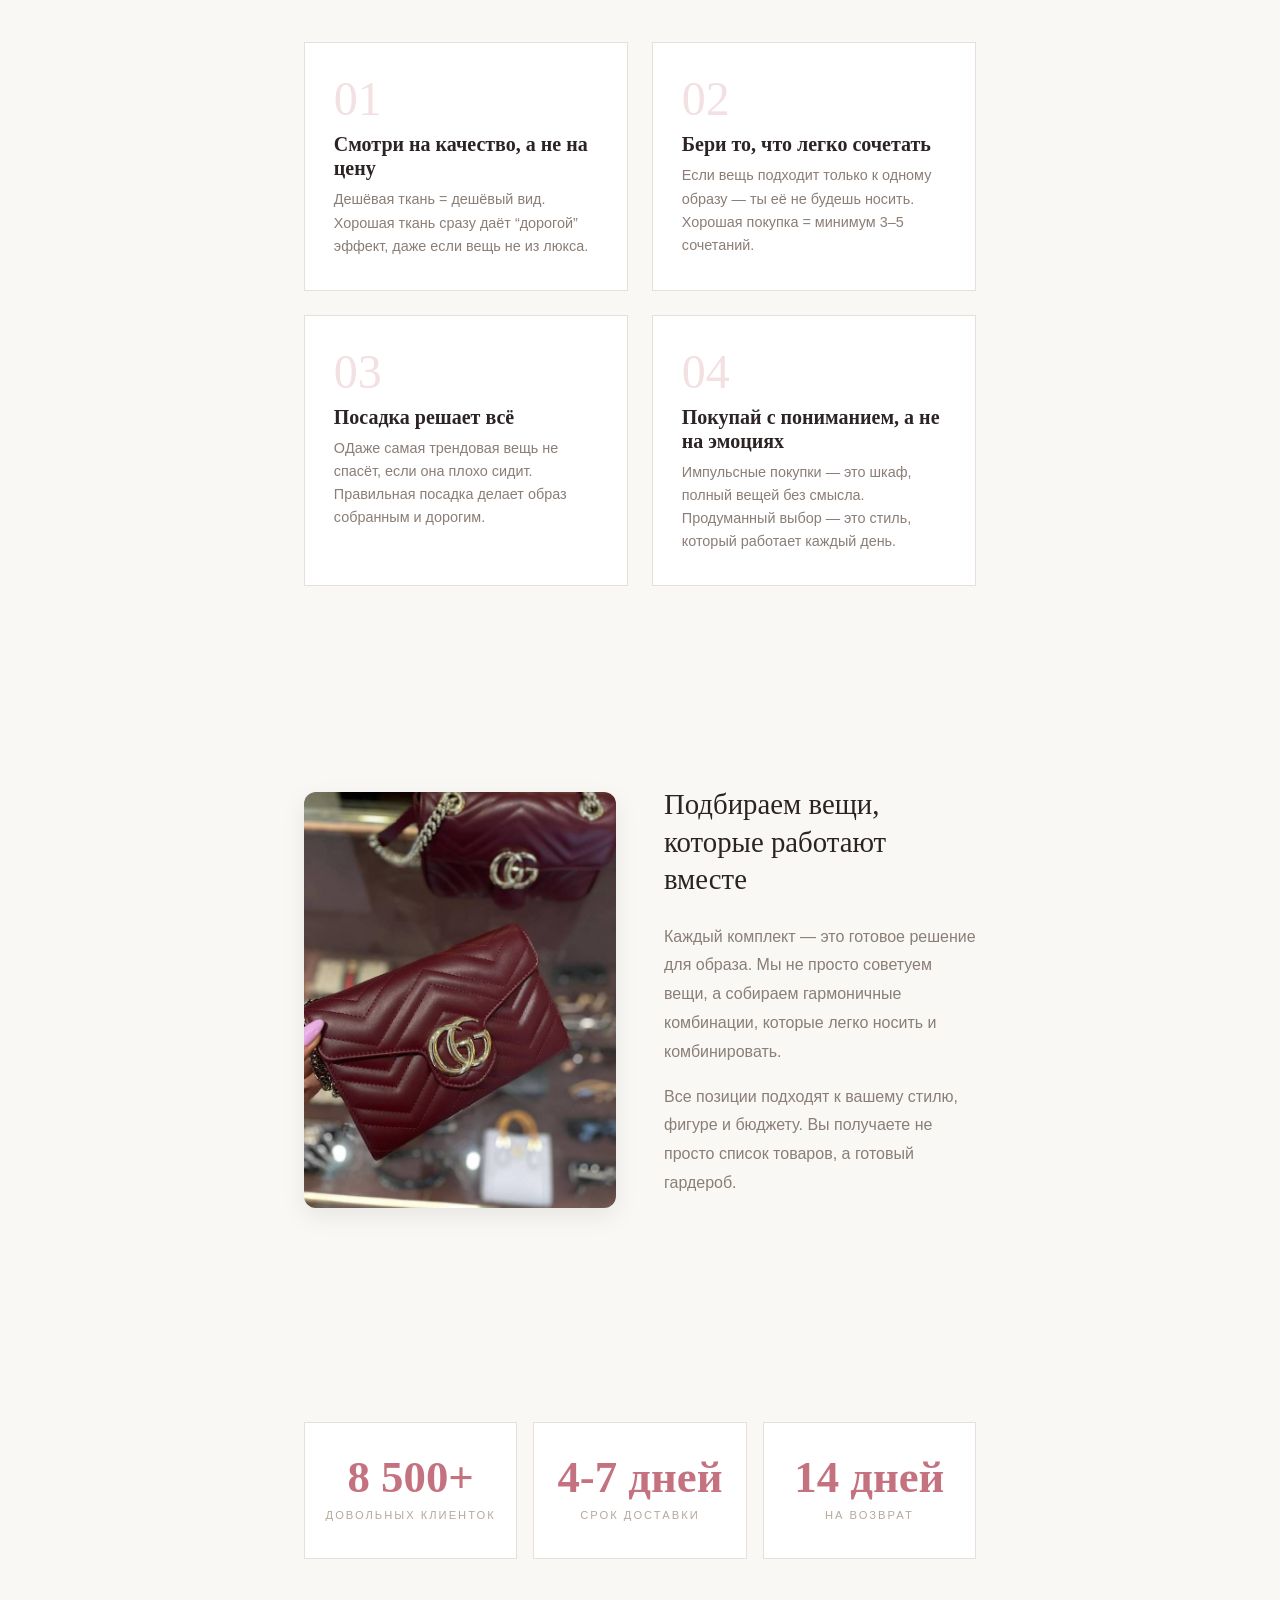
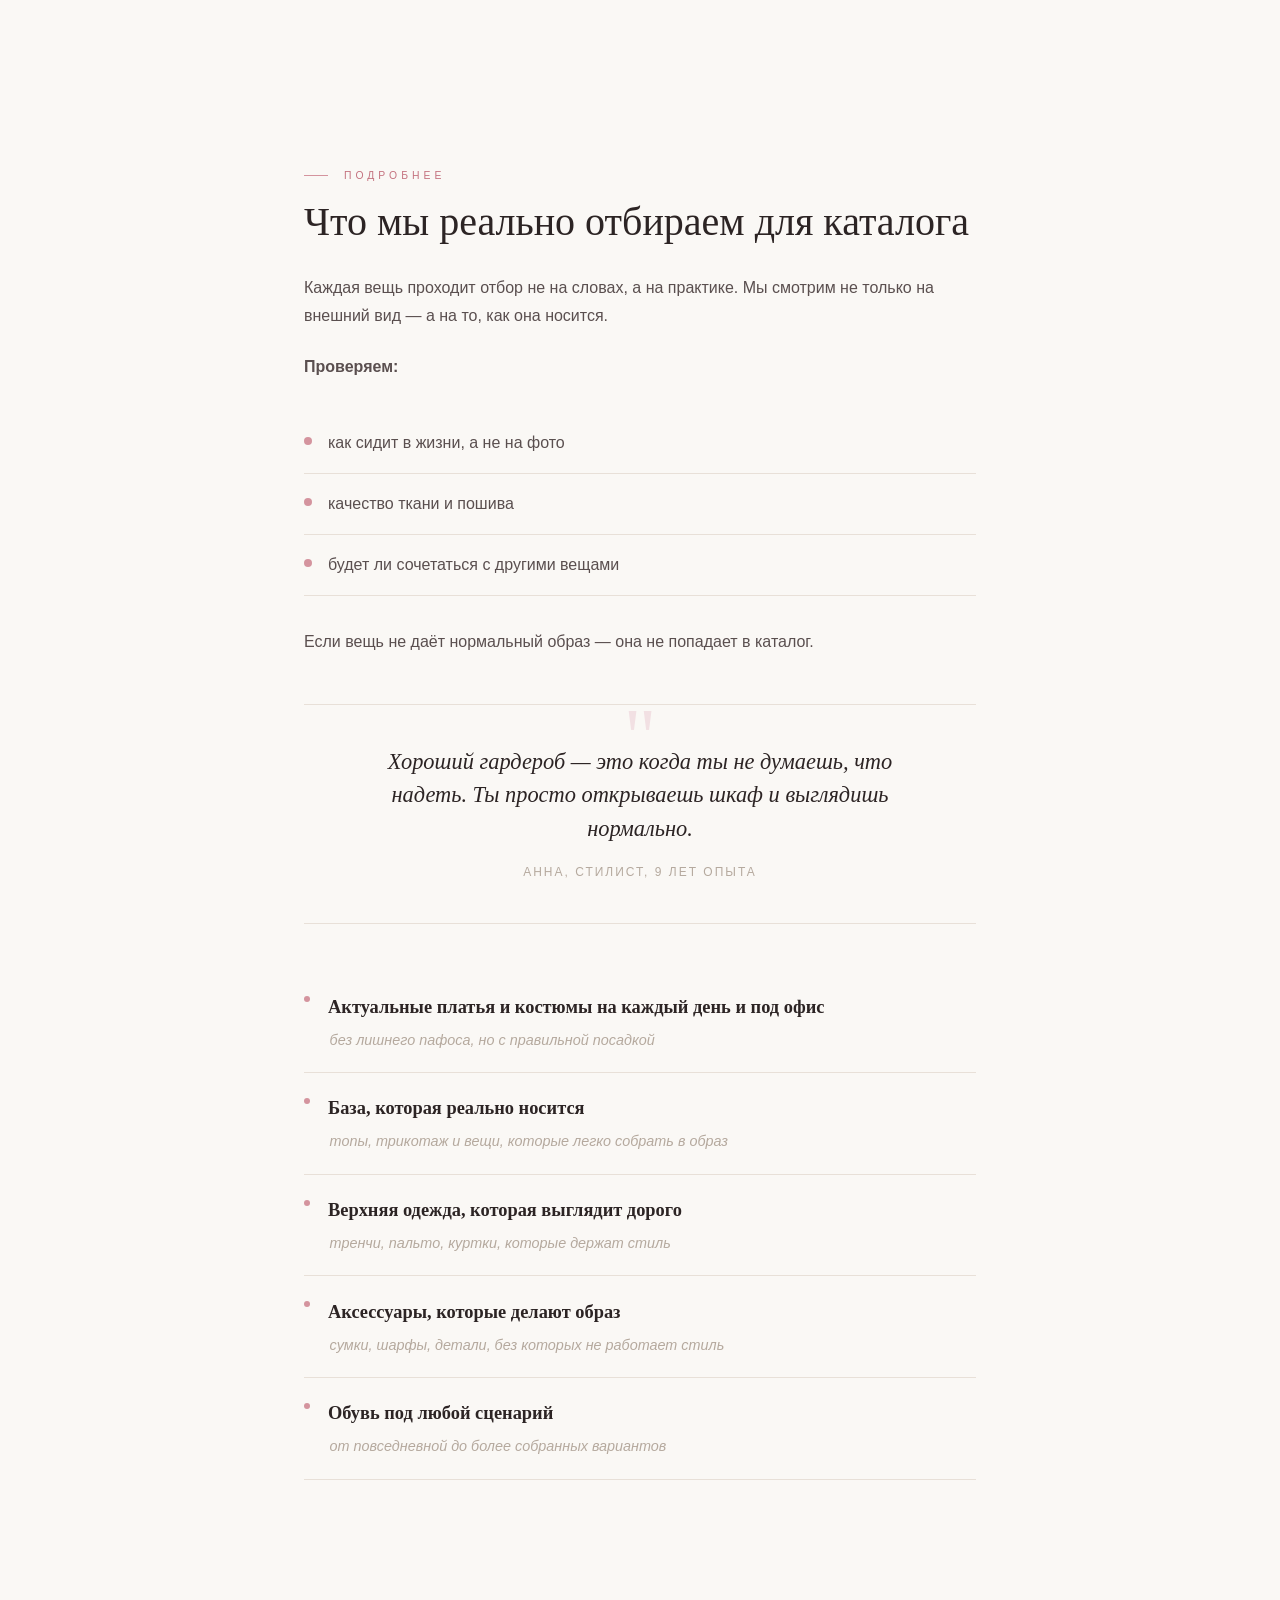
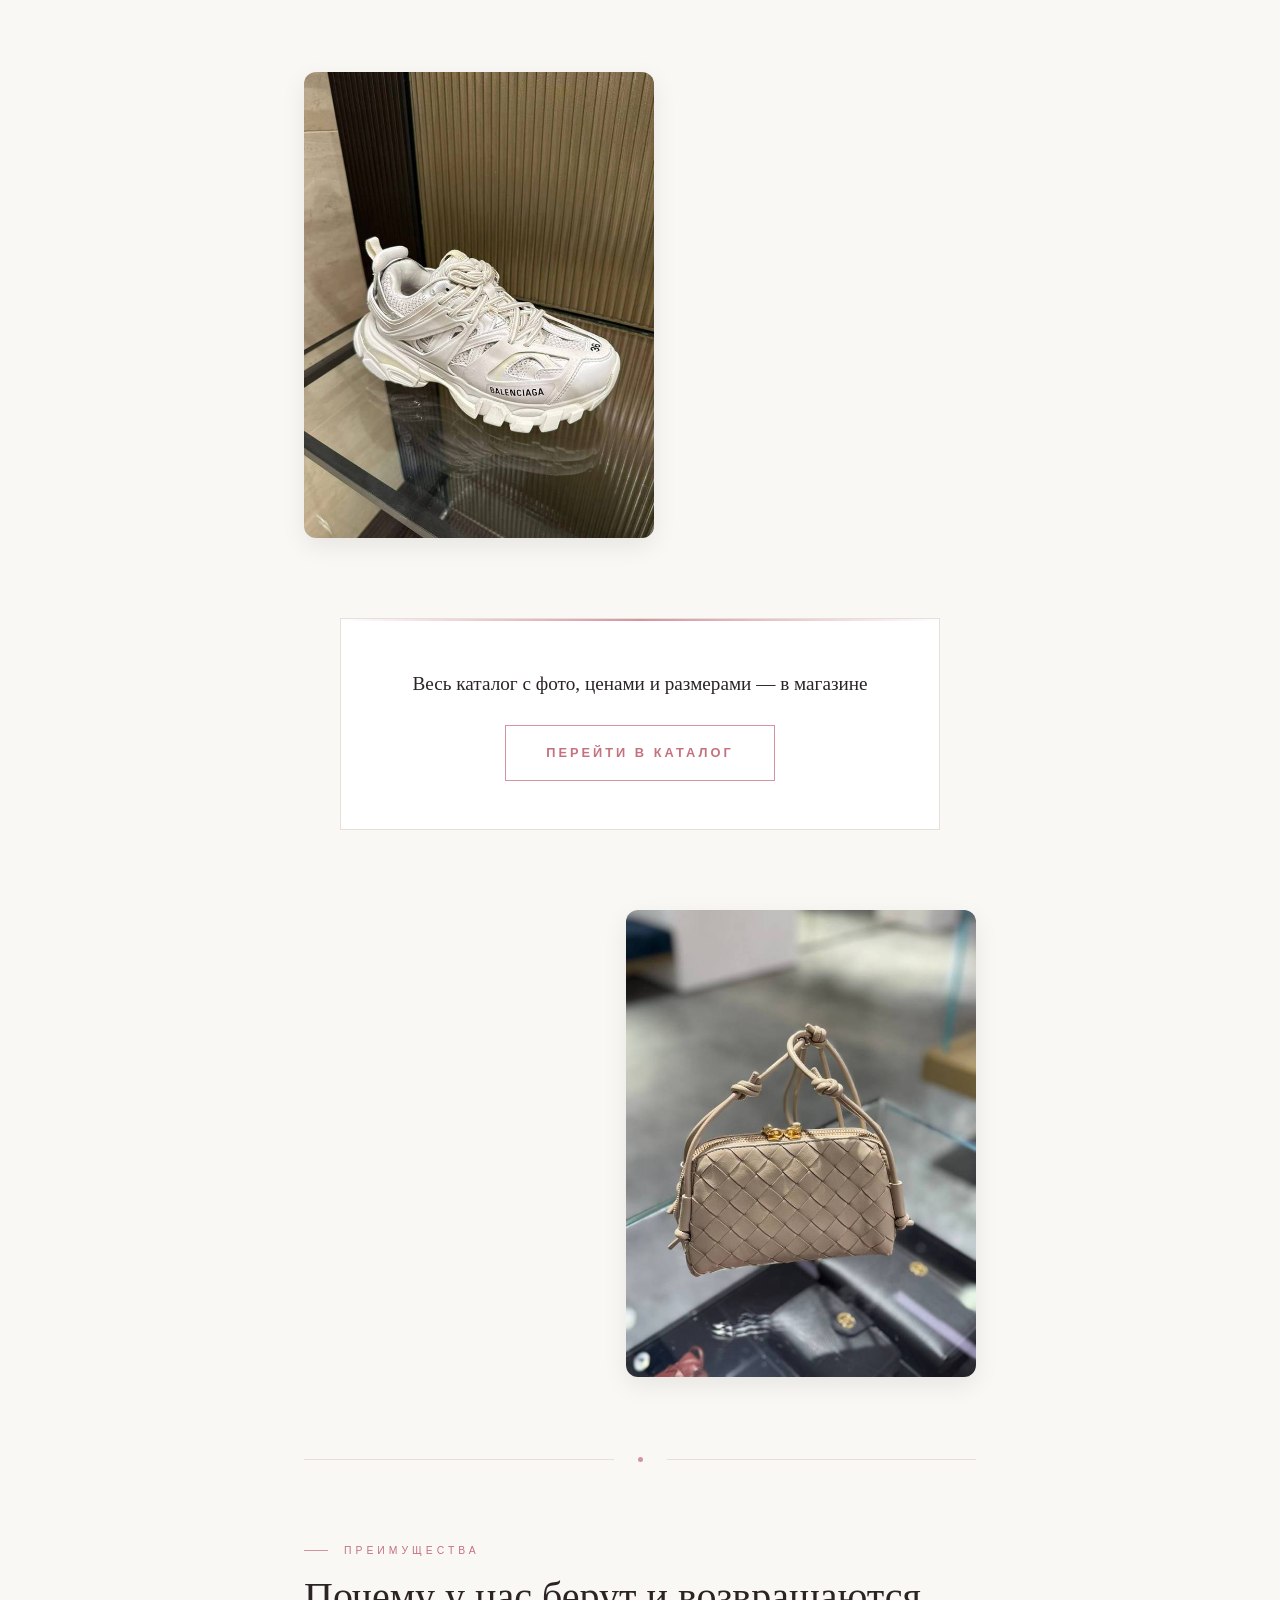
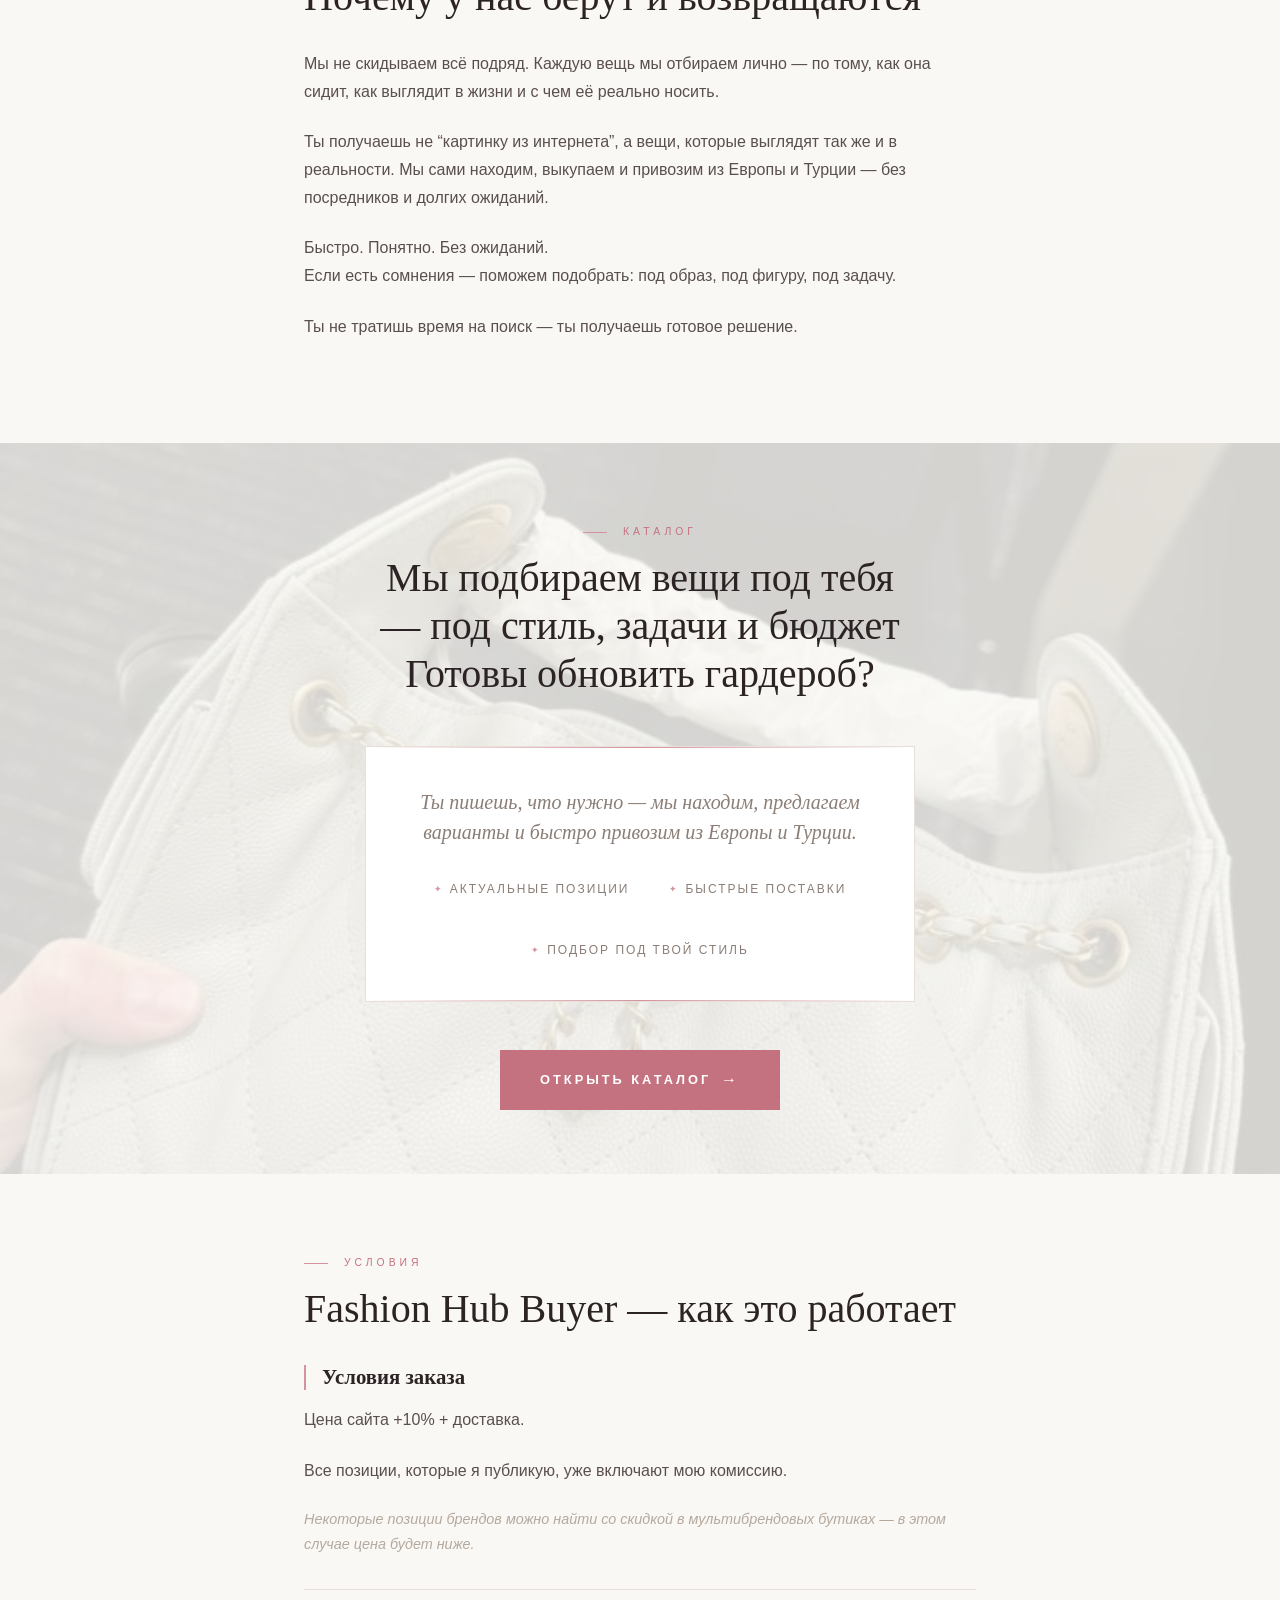
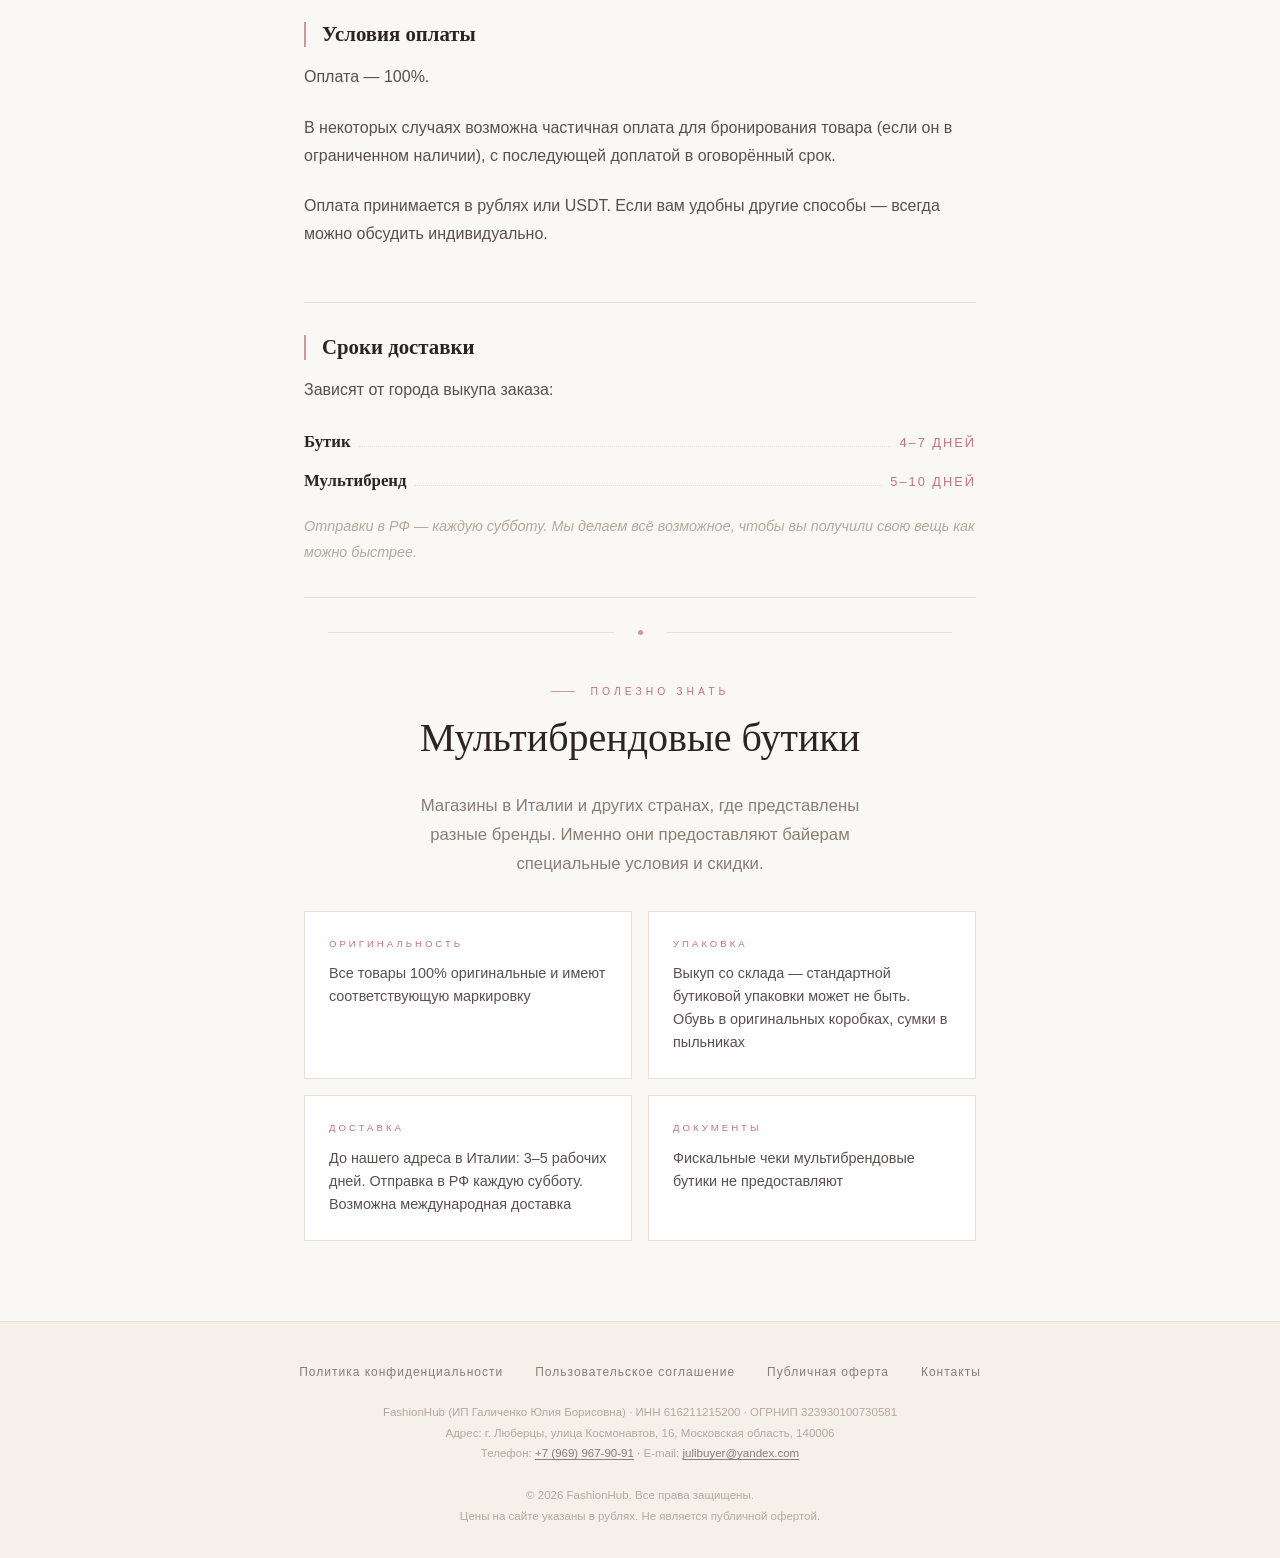
==== commit baab27a5: "Remove .html extensions from URLs and add local fonts - Convert all internal links to clean URLs wit" ====
--- a/index.html
+++ b/index.html
@@ -8,6 +8,15 @@
       name="description"
       content="Разбираем тренды женской одежды 2026: что носить, как сочетать и где купить качественные вещи без переплаты."
     />
+
+    <!-- Open Graph -->
+    <meta property="og:title" content="Fashion Hub — Твой личный байер одежды" />
+    <meta property="og:description" content="Находим вещи, которые сидят, носятся и выглядят дороже своей цены" />
+    <meta property="og:image" content="/assets/main.jpg" />
+    <meta property="og:type" content="website" />
+
+    <!-- Preconnect -->
+    <link rel="dns-prefetch" href="https://mc.yandex.ru" />
 
     <!-- Яндекс.Метрика — ВСТАВЬТЕ ВАШ ID -->
     <!--
@@ -28,12 +37,7 @@
   -->
 
     <!-- Fonts -->
-    <link rel="preconnect" href="https://fonts.googleapis.com" />
-    <link rel="preconnect" href="https://fonts.gstatic.com" crossorigin />
-    <link
-      href="https://fonts.googleapis.com/css2?family=Cormorant+Garamond:ital,wght@0,400;0,500;0,600;0,700;1,400;1,500&family=Raleway:wght@300;400;500;600&display=swap"
-      rel="stylesheet"
-    />
+    <link rel="stylesheet" href="css/fonts.css" />
 
     <!-- Styles -->
     <link rel="stylesheet" href="css/base.css" />
@@ -44,7 +48,7 @@
     <!-- ===== МАРКИРОВКА ПО ФЗ «О РЕКЛАМЕ» ===== -->
     <div class="ad-label">
       Реклама · ИП Галиченко Юлия Борисовна, ИНН 616211215200 · ОГРНИП 323930100730581 ·
-      <a href="pages/advertiser.html">Данные о рекламодателе</a>
+      <a href="/pages/advertiser">Данные о рекламодателе</a>
     </div>
 
     <!-- ===== HERO ===== -->
@@ -132,7 +136,7 @@
     <section class="section reveal showcase">
       <div class="showcase__grid">
         <div class="showcase__image">
-          <img src="assets/004.jpg" alt="Fashion Hub примеры" />
+          <img src="assets/004.jpg" alt="Fashion Hub примеры" loading="lazy" />
         </div>
         <div class="showcase__content">
           <h3>Подбираем вещи, которые работают вместе</h3>
@@ -233,7 +237,7 @@
     <!-- ===== MID CTA ===== -->
     <div class="section reveal mid-cta-section">
       <div class="mid-cta__images-top">
-        <img src="assets/003.jpg" alt="Fashion Hub" />
+        <img src="assets/003.jpg" alt="Fashion Hub" loading="lazy" />
       </div>
       <div class="mid-cta">
         <p>Весь каталог с фото, ценами и размерами — в магазине</p>
@@ -244,7 +248,7 @@
         >
       </div>
       <div class="mid-cta__images-bottom">
-        <img src="assets/002.jpg" alt="Fashion Hub" />
+        <img src="assets/002.jpg" alt="Fashion Hub" loading="lazy" />
       </div>
     </div>
 
@@ -274,7 +278,7 @@
     <!-- ===== FINAL CTA ===== -->
     <section class="final-cta reveal">
       <div class="final-cta__bg">
-        <img src="assets/005.jpg" alt="Fashion Hub" />
+        <img src="assets/005.jpg" alt="Fashion Hub" loading="lazy" />
       </div>
       <div class="final-cta__inner">
         <div class="section-eyebrow section-eyebrow--center">Каталог</div>
@@ -425,10 +429,10 @@
     <!-- ===== FOOTER ===== -->
     <footer class="footer">
       <nav class="footer__nav">
-        <a href="pages/privacy.html">Политика конфиденциальности</a>
-        <a href="pages/terms.html">Пользовательское соглашение</a>
-        <a href="pages/oferta.html">Публичная оферта</a>
-        <a href="pages/contacts.html">Контакты</a>
+        <a href="/pages/privacy">Политика конфиденциальности</a>
+        <a href="/pages/terms">Пользовательское соглашение</a>
+        <a href="/pages/oferta">Публичная оферта</a>
+        <a href="/pages/contacts">Контакты</a>
       </nav>
       <div class="footer__info">
         FashionHub (ИП Галиченко Юлия Борисовна) · ИНН 616211215200 · ОГРНИП 323930100730581<br />
--- a/css/fonts.css
+++ b/css/fonts.css
@@ -0,0 +1,89 @@
+/* Cormorant Garamond - 400 Regular */
+@font-face {
+  font-family: 'Cormorant Garamond';
+  font-style: normal;
+  font-weight: 400;
+  font-display: swap;
+  src: url('../assets/fonts/cormorant-garamond-400.ttf') format('truetype');
+}
+
+/* Cormorant Garamond - 400 Italic */
+@font-face {
+  font-family: 'Cormorant Garamond';
+  font-style: italic;
+  font-weight: 400;
+  font-display: swap;
+  src: url('../assets/fonts/cormorant-garamond-400i.ttf') format('truetype');
+}
+
+/* Cormorant Garamond - 500 Regular */
+@font-face {
+  font-family: 'Cormorant Garamond';
+  font-style: normal;
+  font-weight: 500;
+  font-display: swap;
+  src: url('../assets/fonts/cormorant-garamond-500.ttf') format('truetype');
+}
+
+/* Cormorant Garamond - 500 Italic */
+@font-face {
+  font-family: 'Cormorant Garamond';
+  font-style: italic;
+  font-weight: 500;
+  font-display: swap;
+  src: url('../assets/fonts/cormorant-garamond-500i.ttf') format('truetype');
+}
+
+/* Cormorant Garamond - 600 Regular */
+@font-face {
+  font-family: 'Cormorant Garamond';
+  font-style: normal;
+  font-weight: 600;
+  font-display: swap;
+  src: url('../assets/fonts/cormorant-garamond-600.ttf') format('truetype');
+}
+
+/* Cormorant Garamond - 700 Regular */
+@font-face {
+  font-family: 'Cormorant Garamond';
+  font-style: normal;
+  font-weight: 700;
+  font-display: swap;
+  src: url('../assets/fonts/cormorant-garamond-700.ttf') format('truetype');
+}
+
+/* Raleway - 300 Light */
+@font-face {
+  font-family: 'Raleway';
+  font-style: normal;
+  font-weight: 300;
+  font-display: swap;
+  src: url('../assets/fonts/raleway-300.ttf') format('truetype');
+}
+
+/* Raleway - 400 Regular */
+@font-face {
+  font-family: 'Raleway';
+  font-style: normal;
+  font-weight: 400;
+  font-display: swap;
+  src: url('../assets/fonts/raleway-400.ttf') format('truetype');
+}
+
+/* Raleway - 500 Medium */
+@font-face {
+  font-family: 'Raleway';
+  font-style: normal;
+  font-weight: 500;
+  font-display: swap;
+  src: url('../assets/fonts/raleway-500.ttf') format('truetype');
+}
+
+/* Raleway - 600 SemiBold */
+@font-face {
+  font-family: 'Raleway';
+  font-style: normal;
+  font-weight: 600;
+  font-display: swap;
+  src: url('../assets/fonts/raleway-600.ttf') format('truetype');
+}
